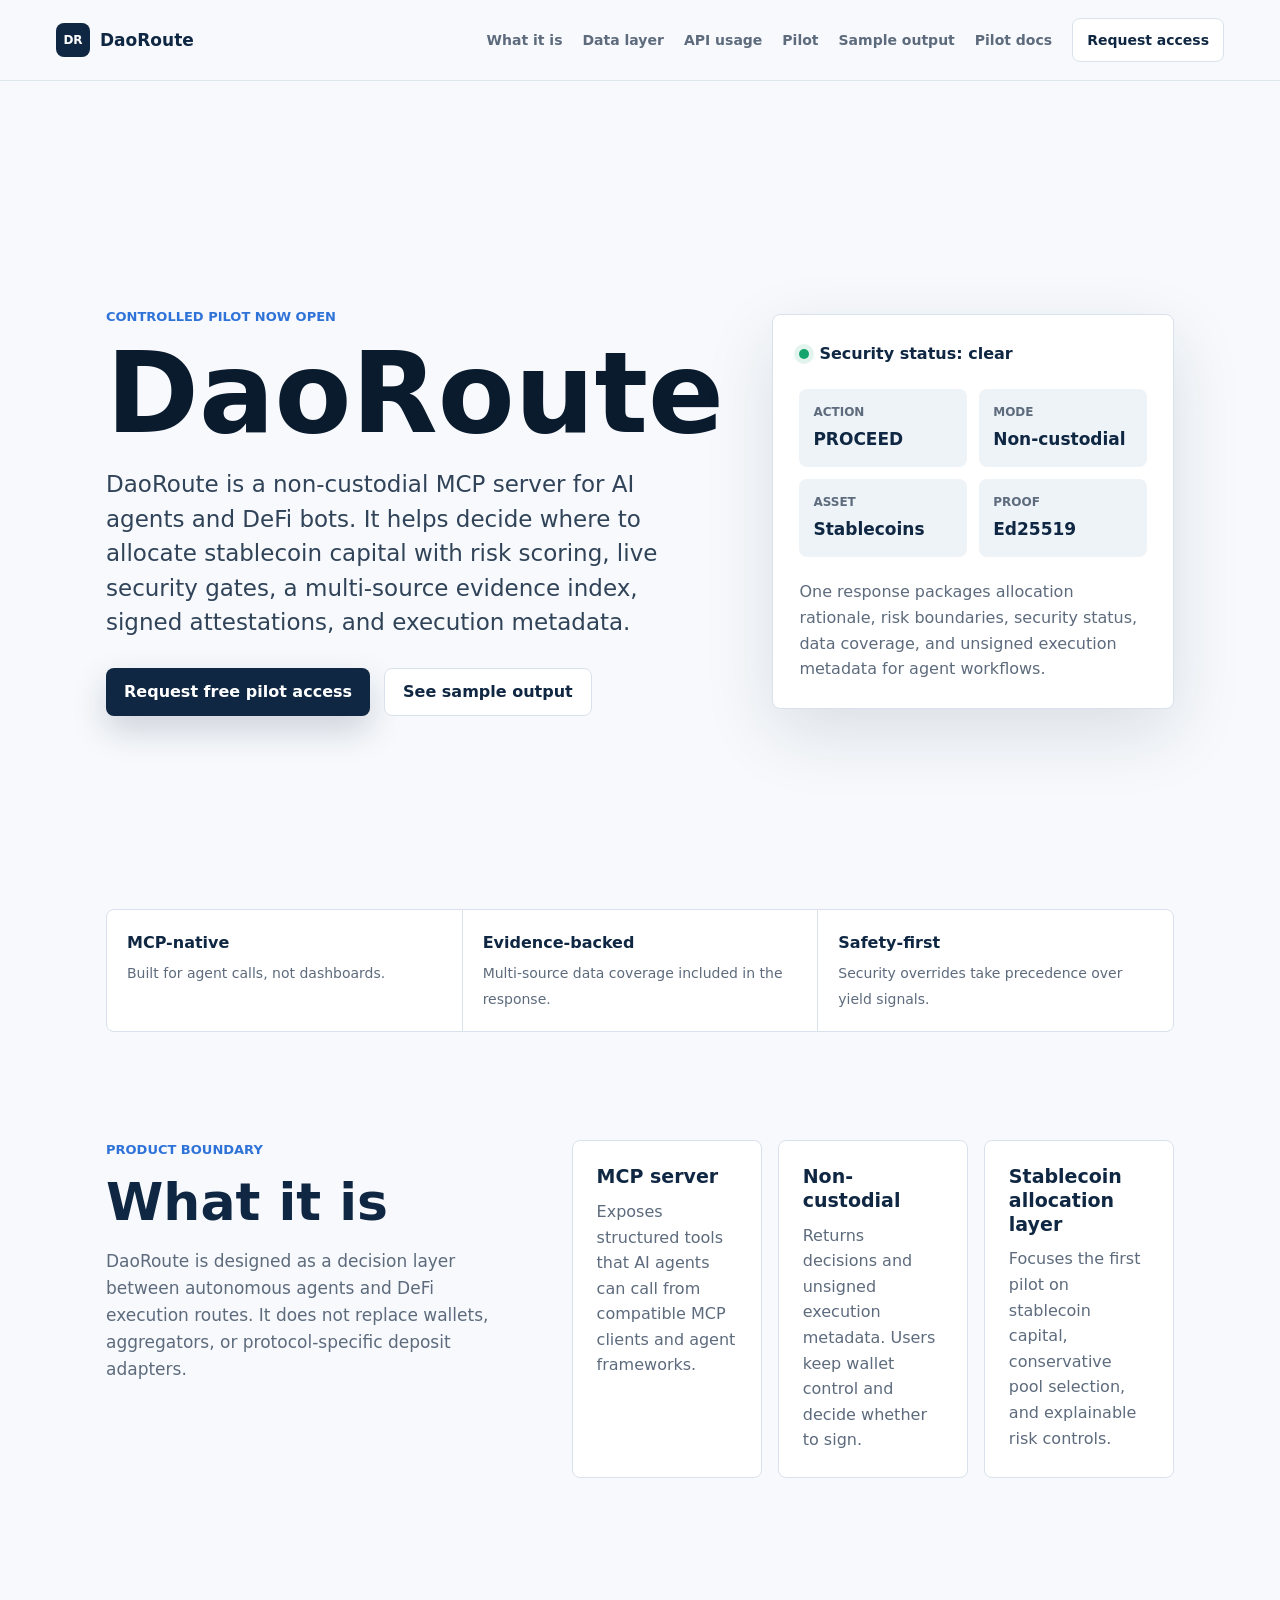
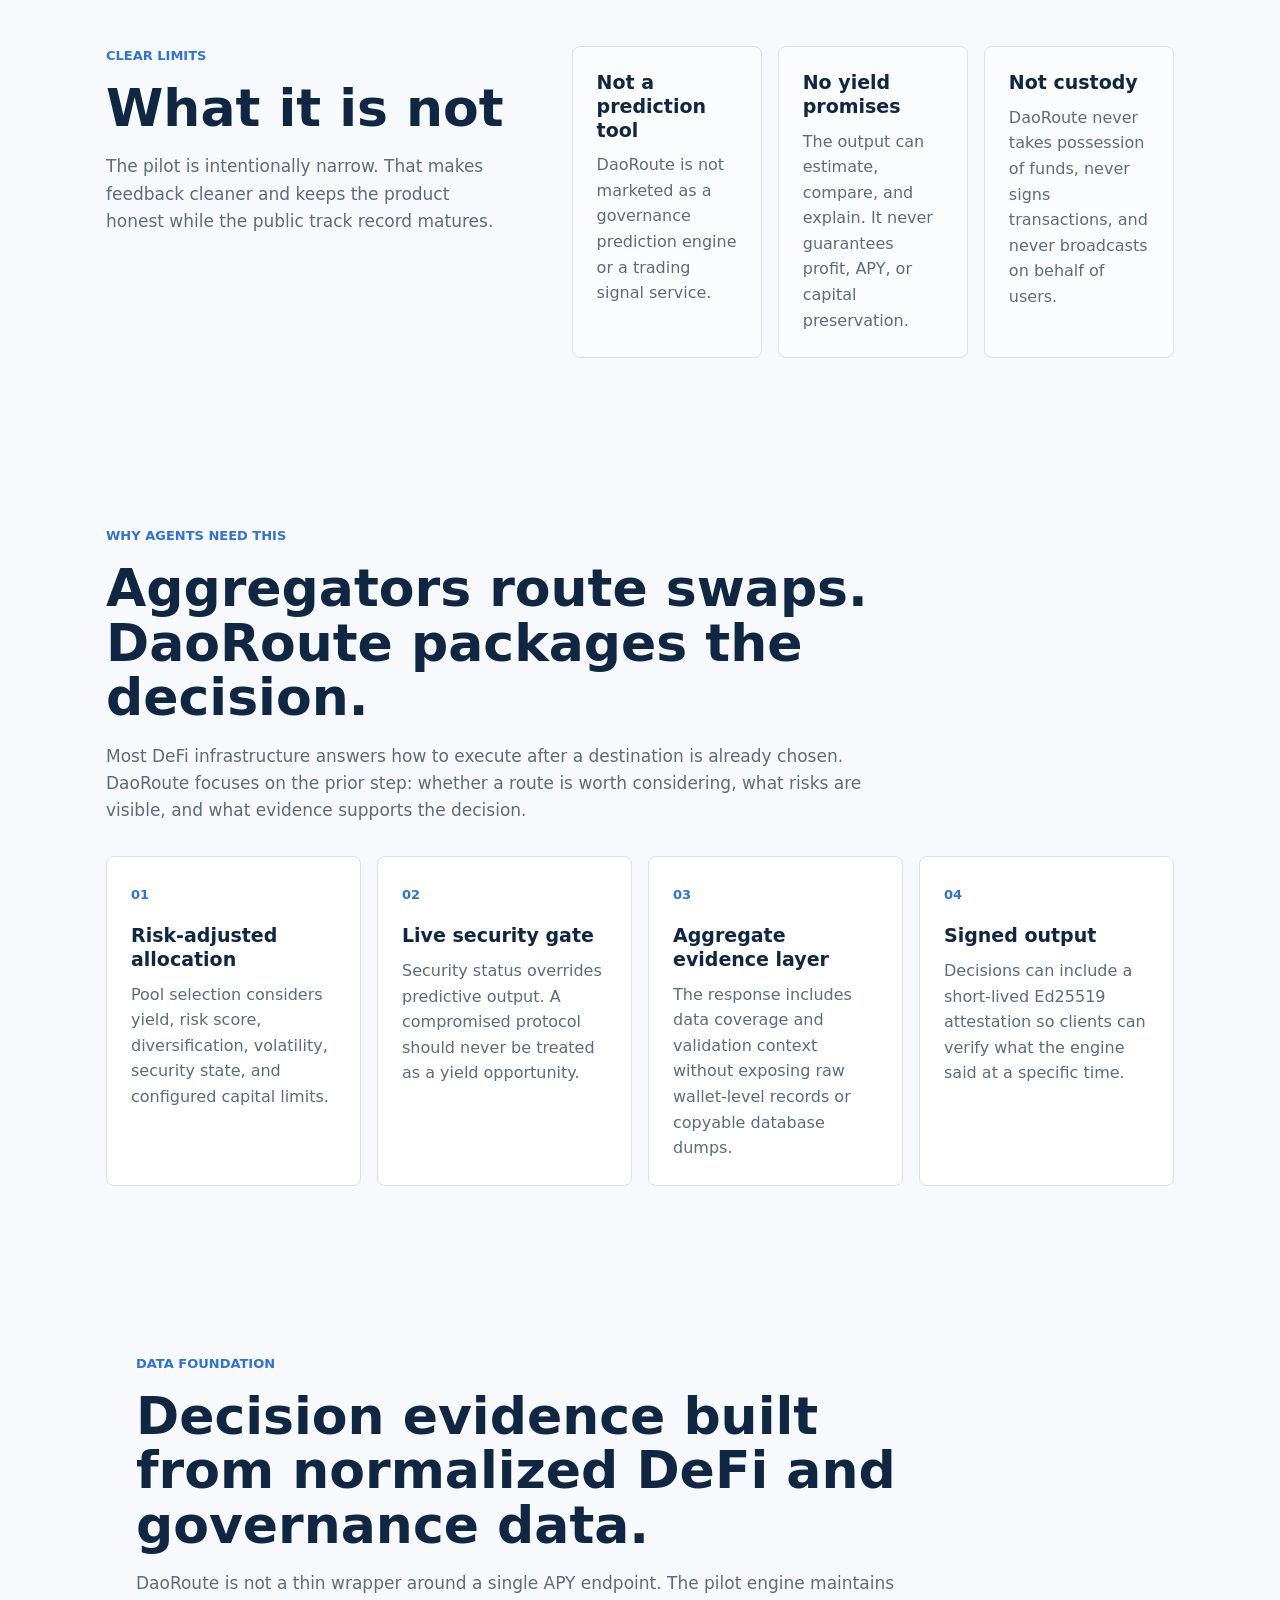
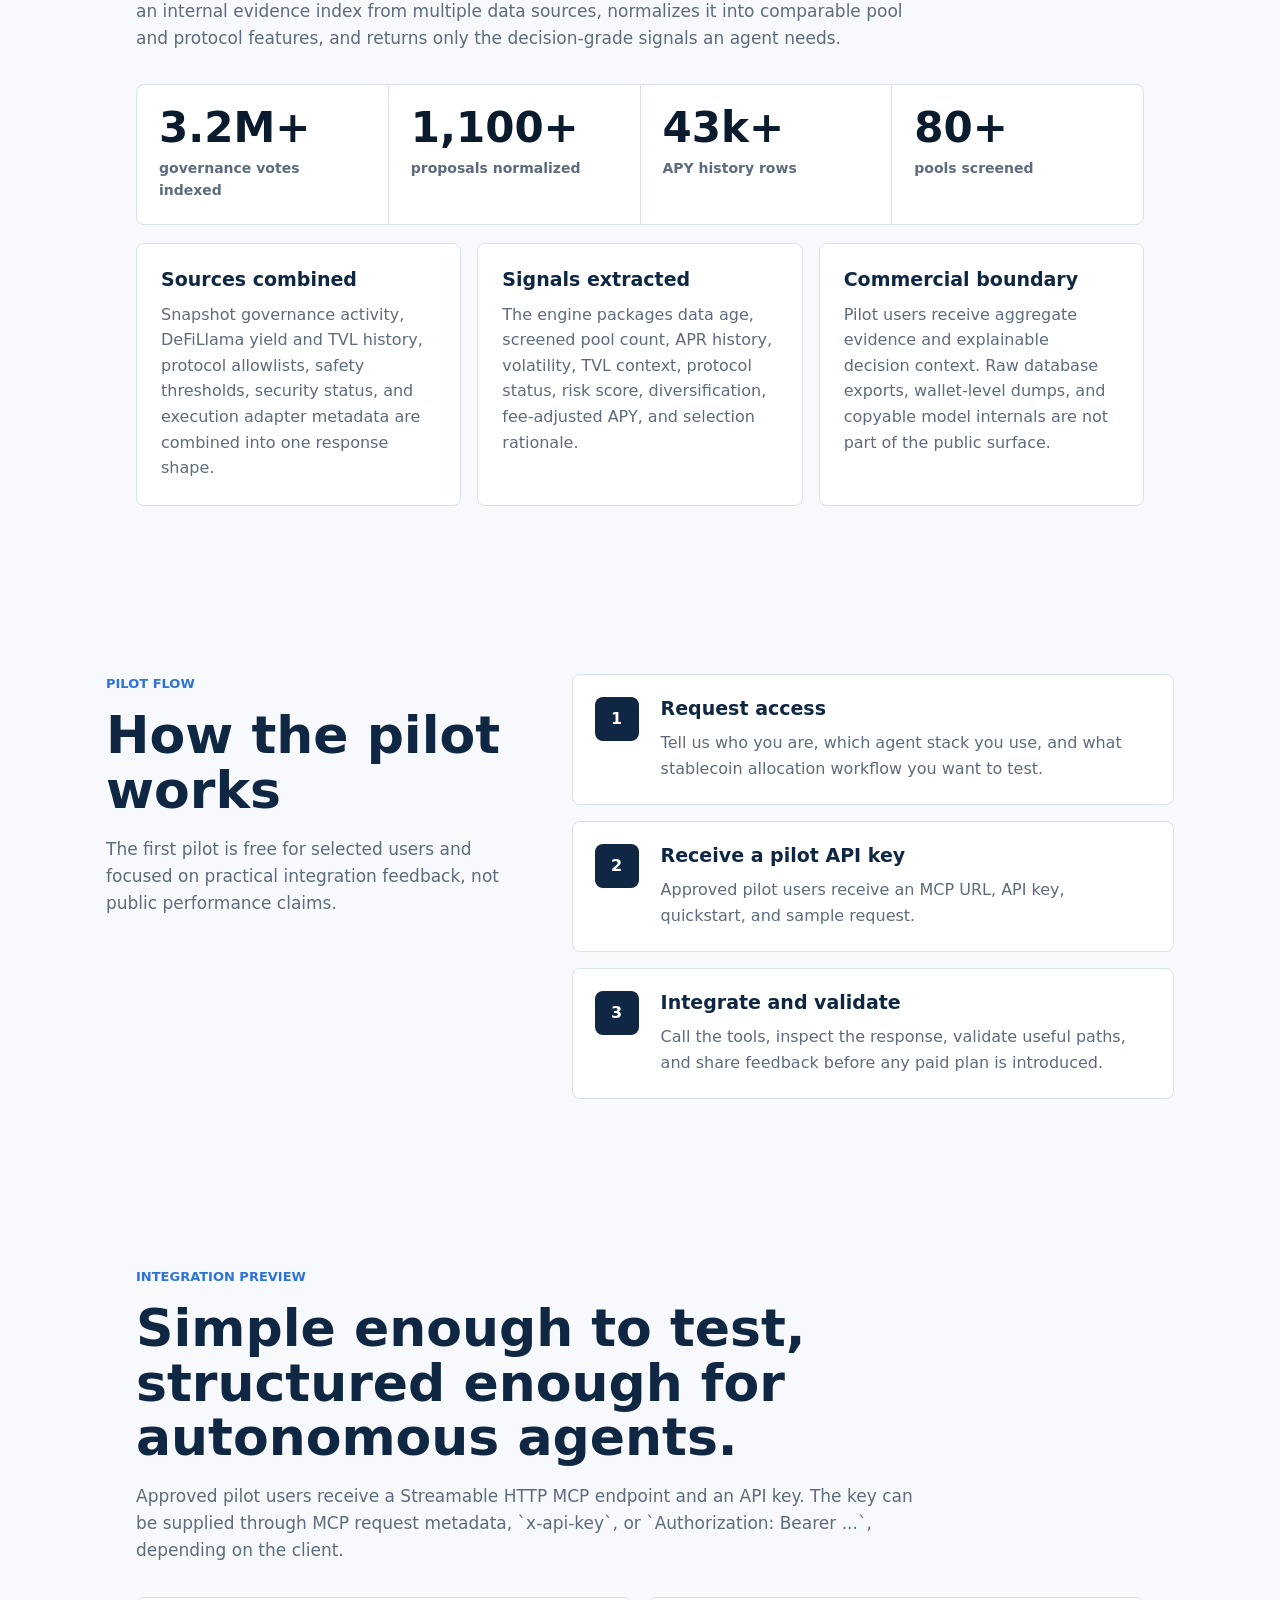
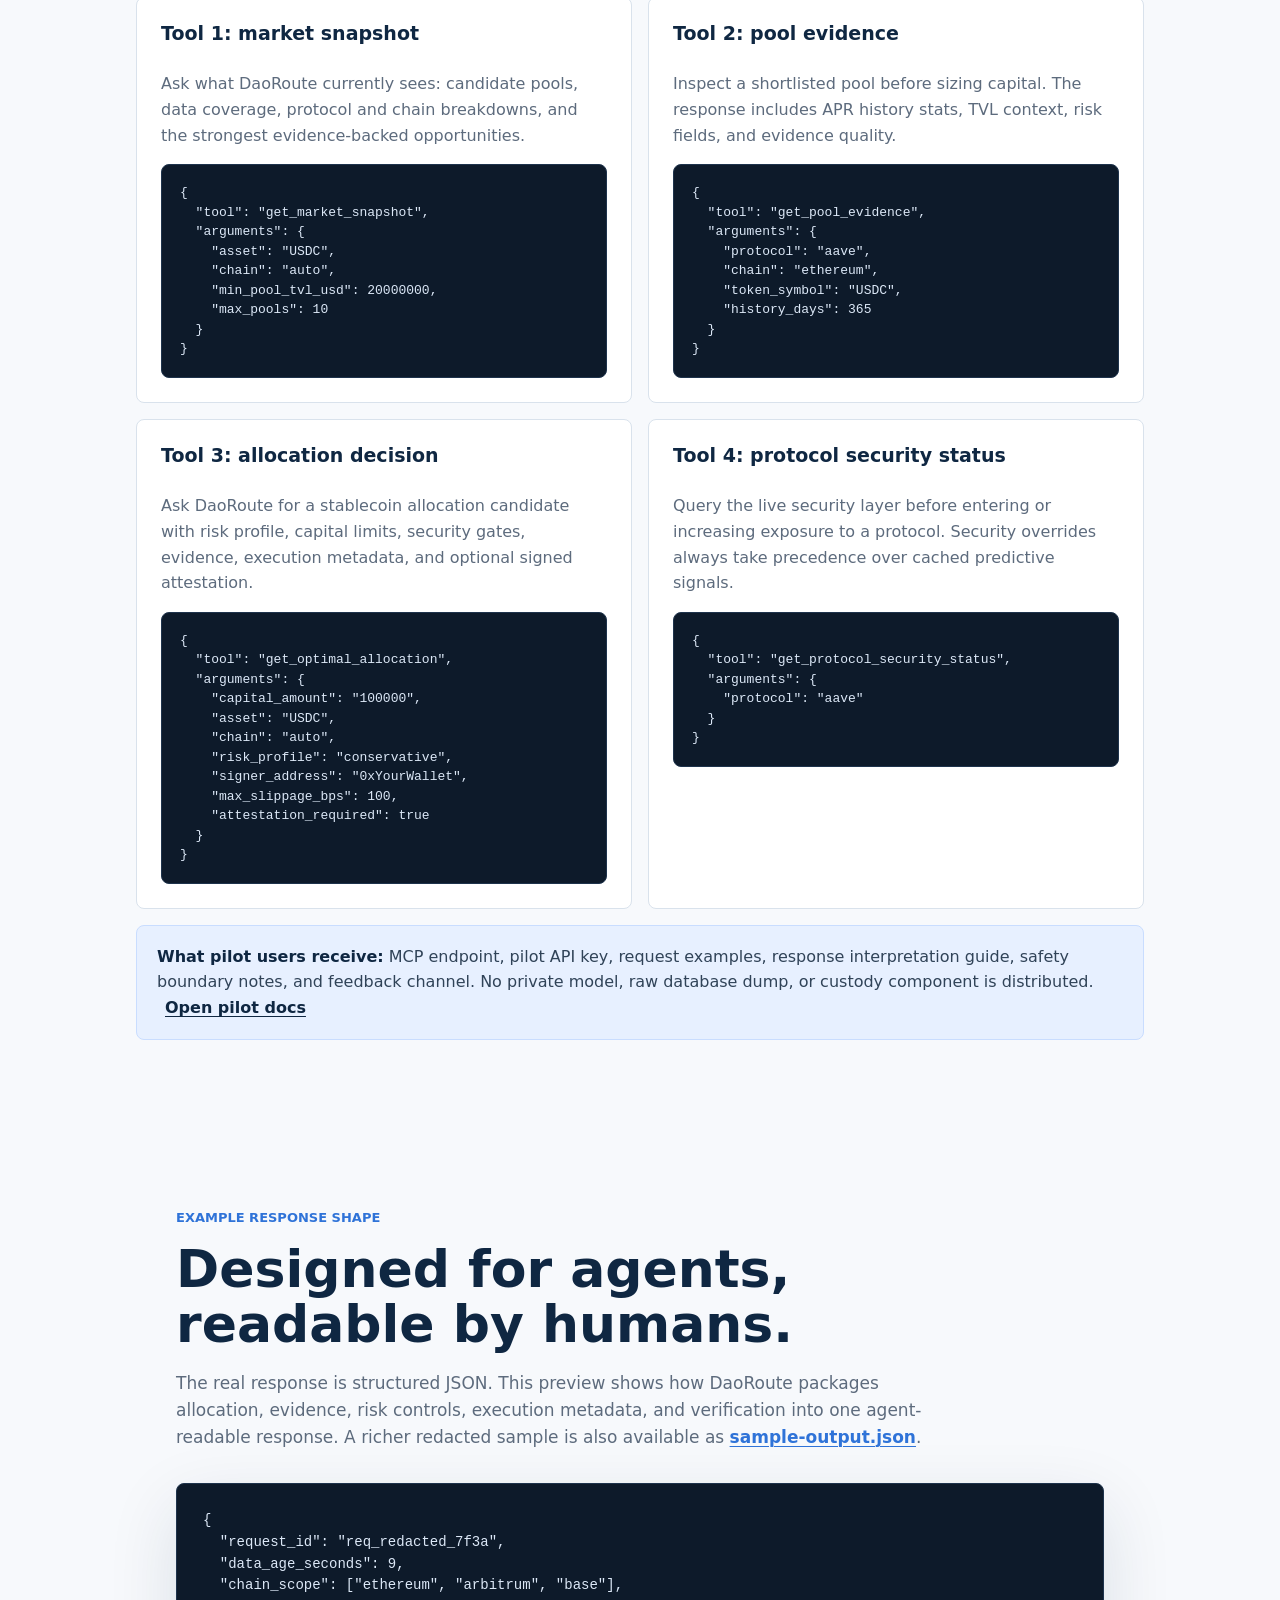
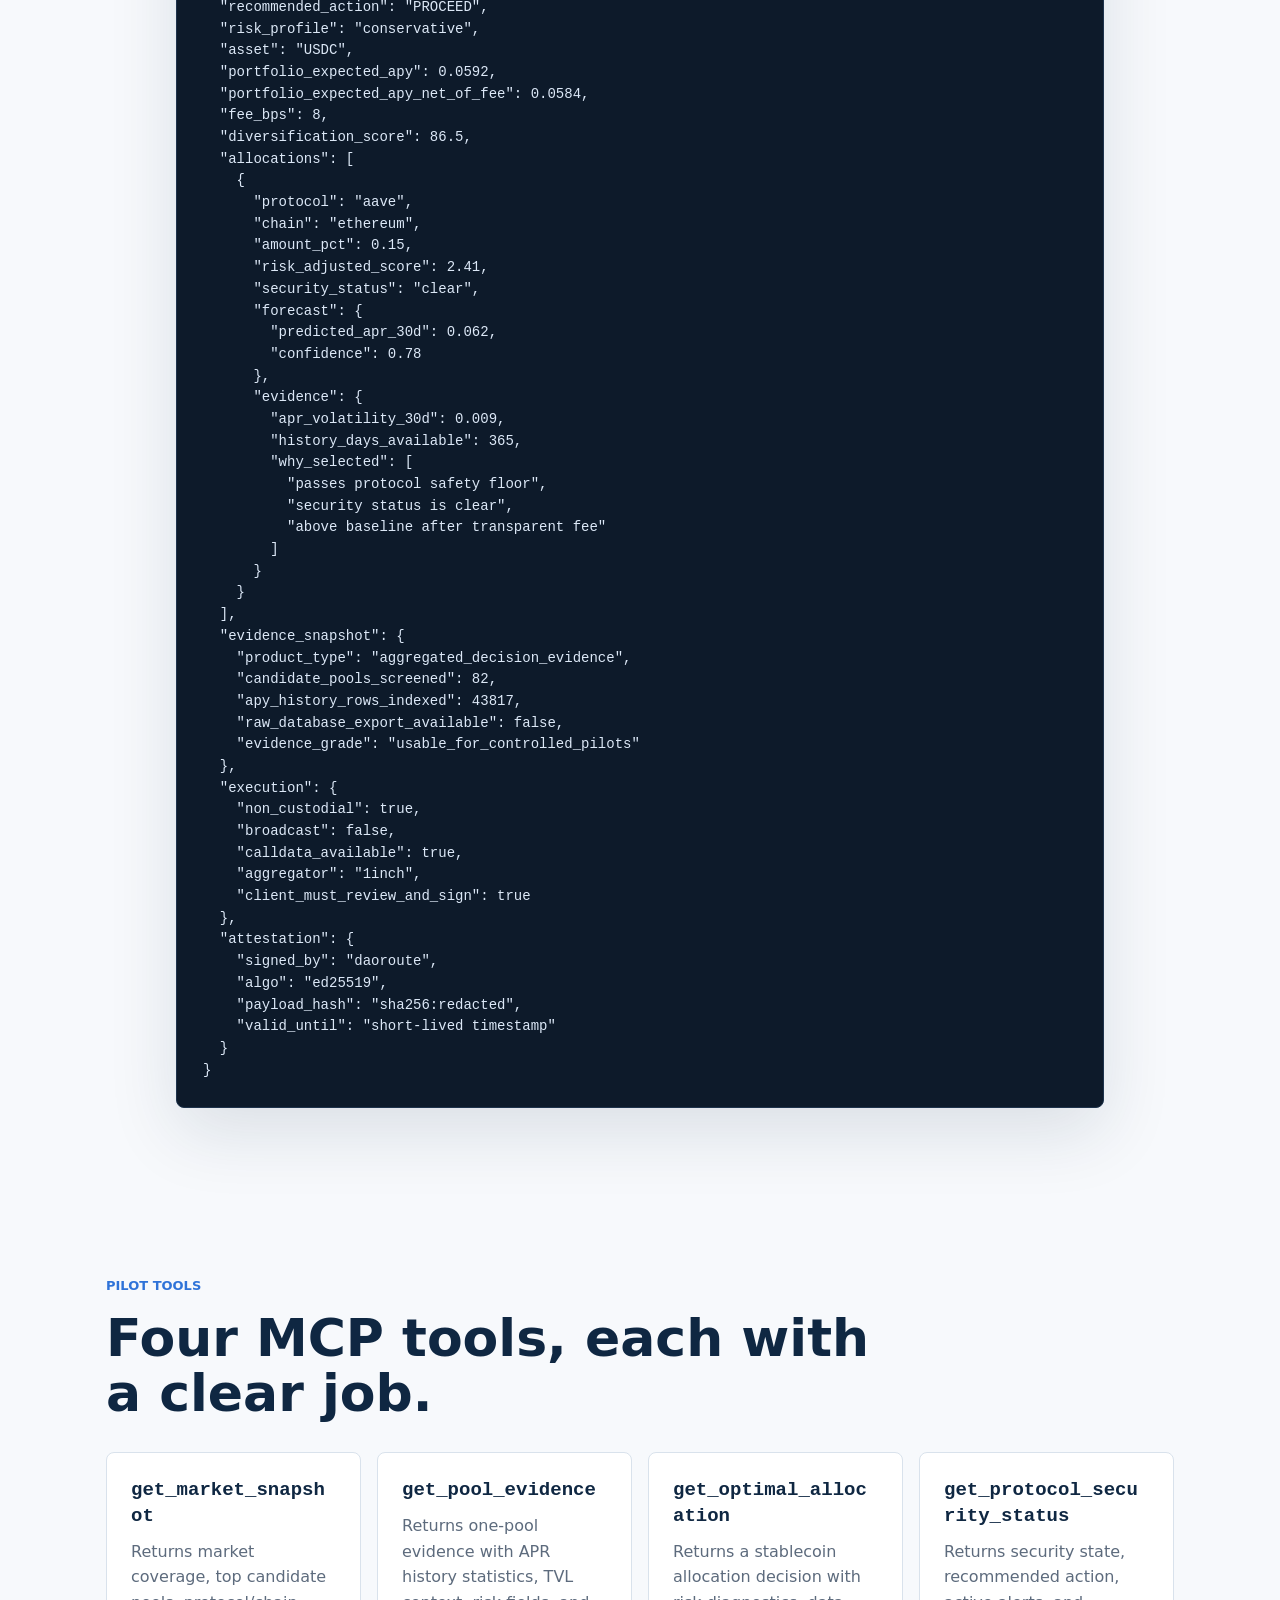
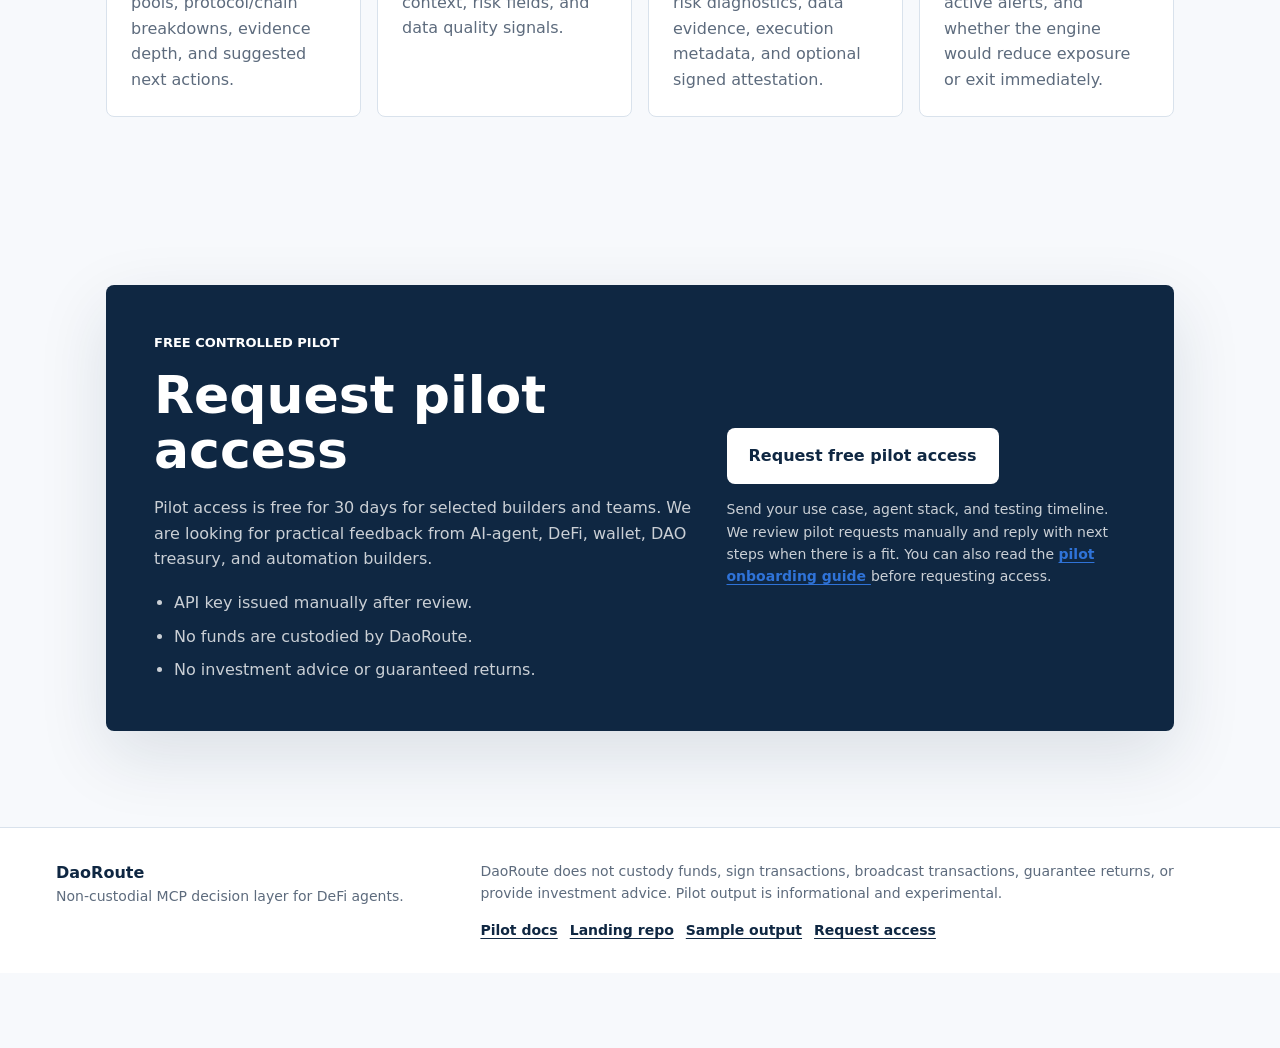
==== index.html @ 1ea452ee "docs: link pilot onboarding from landing" ====
<!doctype html>
<html lang="en">
  <head>
    <meta charset="utf-8" />
    <meta name="viewport" content="width=device-width, initial-scale=1" />
    <title>DaoRoute | Non-custodial MCP decision layer for DeFi agents</title>
    <meta
      name="description"
      content="DaoRoute is a non-custodial MCP server for AI agents and DeFi bots. Controlled pilot for stablecoin allocation decisions backed by a multi-source data index, risk scoring, security gates, signed attestations, and execution metadata."
    />
    <meta name="robots" content="index,follow" />
    <meta property="og:title" content="DaoRoute" />
    <meta
      property="og:description"
      content="A non-custodial MCP decision layer with multi-source data evidence for AI agents allocating stablecoin capital in DeFi."
    />
    <meta property="og:type" content="website" />
    <meta
      property="og:url"
      content="https://daltieri86.github.io/DAORoute-landing/"
    />
    <meta
      property="og:image"
      content="https://daltieri86.github.io/DAORoute-landing/og-image.svg"
    />
    <meta property="og:image:type" content="image/svg+xml" />
    <meta property="og:image:width" content="1200" />
    <meta property="og:image:height" content="630" />
    <meta name="twitter:card" content="summary_large_image" />
    <meta
      name="twitter:image"
      content="https://daltieri86.github.io/DAORoute-landing/og-image.svg"
    />
    <meta name="theme-color" content="#0f2742" />
    <link rel="stylesheet" href="styles.css" />
  </head>
  <body>
    <header class="site-header">
      <a class="brand" href="#top" aria-label="DaoRoute home">
        <span class="brand-mark" aria-hidden="true">DR</span>
        <span>DaoRoute</span>
      </a>
      <nav class="nav" aria-label="Primary navigation">
        <a href="#what-it-is">What it is</a>
        <a href="#data-layer">Data layer</a>
        <a href="#api-usage">API usage</a>
        <a href="#pilot">Pilot</a>
        <a href="#sample-output">Sample output</a>
        <a href="https://github.com/DAltieri86/DAORoute-mcp">Pilot docs</a>
        <a class="nav-cta" href="#request-access">Request access</a>
      </nav>
    </header>

    <main id="top">
      <section class="hero">
        <div class="hero-content">
          <p class="eyebrow">Controlled pilot now open</p>
          <h1>DaoRoute</h1>
          <p class="hero-subtitle">
            DaoRoute is a non-custodial MCP server for AI agents and DeFi bots.
            It helps decide where to allocate stablecoin capital with risk
            scoring, live security gates, a multi-source evidence index, signed
            attestations, and execution metadata.
          </p>
          <div class="hero-actions" aria-label="Primary actions">
            <a class="button button-primary" href="#request-access">
              Request free pilot access
            </a>
            <a class="button button-secondary" href="#sample-output">
              See sample output
            </a>
          </div>
        </div>

        <aside class="decision-card" aria-label="DaoRoute decision preview">
          <div class="status-row">
            <span class="status-dot" aria-hidden="true"></span>
            <span>Security status: clear</span>
          </div>
          <dl class="metrics-grid">
            <div>
              <dt>Action</dt>
              <dd>PROCEED</dd>
            </div>
            <div>
              <dt>Mode</dt>
              <dd>Non-custodial</dd>
            </div>
            <div>
              <dt>Asset</dt>
              <dd>Stablecoins</dd>
            </div>
            <div>
              <dt>Proof</dt>
              <dd>Ed25519</dd>
            </div>
          </dl>
          <p>
            One response packages allocation rationale, risk boundaries,
            security status, data coverage, and unsigned execution metadata for
            agent workflows.
          </p>
        </aside>
      </section>

      <section class="section section-tight" aria-labelledby="trust-title">
        <div class="trust-bar">
          <div>
            <strong>MCP-native</strong>
            <span>Built for agent calls, not dashboards.</span>
          </div>
          <div>
            <strong>Evidence-backed</strong>
            <span>Multi-source data coverage included in the response.</span>
          </div>
          <div>
            <strong>Safety-first</strong>
            <span>Security overrides take precedence over yield signals.</span>
          </div>
        </div>
      </section>

      <section id="what-it-is" class="section split">
        <div>
          <p class="eyebrow">Product boundary</p>
          <h2>What it is</h2>
          <p>
            DaoRoute is designed as a decision layer between autonomous agents
            and DeFi execution routes. It does not replace wallets,
            aggregators, or protocol-specific deposit adapters.
          </p>
        </div>
        <div class="cards three">
          <article class="card">
            <h3>MCP server</h3>
            <p>
              Exposes structured tools that AI agents can call from compatible
              MCP clients and agent frameworks.
            </p>
          </article>
          <article class="card">
            <h3>Non-custodial</h3>
            <p>
              Returns decisions and unsigned execution metadata. Users keep
              wallet control and decide whether to sign.
            </p>
          </article>
          <article class="card">
            <h3>Stablecoin allocation layer</h3>
            <p>
              Focuses the first pilot on stablecoin capital, conservative pool
              selection, and explainable risk controls.
            </p>
          </article>
        </div>
      </section>

      <section class="section split reverse" aria-labelledby="not-title">
        <div>
          <p class="eyebrow">Clear limits</p>
          <h2 id="not-title">What it is not</h2>
          <p>
            The pilot is intentionally narrow. That makes feedback cleaner and
            keeps the product honest while the public track record matures.
          </p>
        </div>
        <div class="cards three">
          <article class="card card-muted">
            <h3>Not a prediction tool</h3>
            <p>
              DaoRoute is not marketed as a governance prediction engine or a
              trading signal service.
            </p>
          </article>
          <article class="card card-muted">
            <h3>No yield promises</h3>
            <p>
              The output can estimate, compare, and explain. It never guarantees
              profit, APY, or capital preservation.
            </p>
          </article>
          <article class="card card-muted">
            <h3>Not custody</h3>
            <p>
              DaoRoute never takes possession of funds, never signs
              transactions, and never broadcasts on behalf of users.
            </p>
          </article>
        </div>
      </section>

      <section class="section" aria-labelledby="why-title">
        <div class="section-heading">
          <p class="eyebrow">Why agents need this</p>
          <h2 id="why-title">Aggregators route swaps. DaoRoute packages the decision.</h2>
          <p>
            Most DeFi infrastructure answers how to execute after a destination
            is already chosen. DaoRoute focuses on the prior step: whether a
            route is worth considering, what risks are visible, and what
            evidence supports the decision.
          </p>
        </div>
        <div class="feature-grid">
          <div class="feature">
            <span class="feature-number">01</span>
            <h3>Risk-adjusted allocation</h3>
            <p>
              Pool selection considers yield, risk score, diversification,
              volatility, security state, and configured capital limits.
            </p>
          </div>
          <div class="feature">
            <span class="feature-number">02</span>
            <h3>Live security gate</h3>
            <p>
              Security status overrides predictive output. A compromised
              protocol should never be treated as a yield opportunity.
            </p>
          </div>
          <div class="feature">
            <span class="feature-number">03</span>
            <h3>Aggregate evidence layer</h3>
            <p>
              The response includes data coverage and validation context without
              exposing raw wallet-level records or copyable database dumps.
            </p>
          </div>
          <div class="feature">
            <span class="feature-number">04</span>
            <h3>Signed output</h3>
            <p>
              Decisions can include a short-lived Ed25519 attestation so clients
              can verify what the engine said at a specific time.
            </p>
          </div>
        </div>
      </section>

      <section id="data-layer" class="section data-section">
        <div class="section-heading">
          <p class="eyebrow">Data foundation</p>
          <h2>Decision evidence built from normalized DeFi and governance data.</h2>
          <p>
            DaoRoute is not a thin wrapper around a single APY endpoint. The
            pilot engine maintains an internal evidence index from multiple data
            sources, normalizes it into comparable pool and protocol features,
            and returns only the decision-grade signals an agent needs.
          </p>
        </div>

        <div class="data-metrics" aria-label="Pilot data index snapshot">
          <div>
            <span>3.2M+</span>
            <p>governance votes indexed</p>
          </div>
          <div>
            <span>1,100+</span>
            <p>proposals normalized</p>
          </div>
          <div>
            <span>43k+</span>
            <p>APY history rows</p>
          </div>
          <div>
            <span>80+</span>
            <p>pools screened</p>
          </div>
        </div>

        <div class="data-grid">
          <article class="data-panel">
            <h3>Sources combined</h3>
            <p>
              Snapshot governance activity, DeFiLlama yield and TVL history,
              protocol allowlists, safety thresholds, security status, and
              execution adapter metadata are combined into one response shape.
            </p>
          </article>
          <article class="data-panel">
            <h3>Signals extracted</h3>
            <p>
              The engine packages data age, screened pool count, APR history,
              volatility, TVL context, protocol status, risk score,
              diversification, fee-adjusted APY, and selection rationale.
            </p>
          </article>
          <article class="data-panel">
            <h3>Commercial boundary</h3>
            <p>
              Pilot users receive aggregate evidence and explainable decision
              context. Raw database exports, wallet-level dumps, and copyable
              model internals are not part of the public surface.
            </p>
          </article>
        </div>
      </section>

      <section id="pilot" class="section split">
        <div>
          <p class="eyebrow">Pilot flow</p>
          <h2>How the pilot works</h2>
          <p>
            The first pilot is free for selected users and focused on practical
            integration feedback, not public performance claims.
          </p>
        </div>
        <ol class="steps">
          <li>
            <span>1</span>
            <div>
              <h3>Request access</h3>
              <p>
                Tell us who you are, which agent stack you use, and what
                stablecoin allocation workflow you want to test.
              </p>
            </div>
          </li>
          <li>
            <span>2</span>
            <div>
              <h3>Receive a pilot API key</h3>
              <p>
                Approved pilot users receive an MCP URL, API key, quickstart,
                and sample request.
              </p>
            </div>
          </li>
          <li>
            <span>3</span>
            <div>
              <h3>Integrate and validate</h3>
              <p>
                Call the tools, inspect the response, validate useful paths, and
                share feedback before any paid plan is introduced.
              </p>
            </div>
          </li>
        </ol>
      </section>

      <section id="api-usage" class="section integration-section">
        <div class="section-heading">
          <p class="eyebrow">Integration preview</p>
          <h2>Simple enough to test, structured enough for autonomous agents.</h2>
          <p>
            Approved pilot users receive a Streamable HTTP MCP endpoint and an
            API key. The key can be supplied through MCP request metadata,
            `x-api-key`, or `Authorization: Bearer ...`, depending on the
            client.
          </p>
        </div>

        <div class="integration-grid">
          <article class="integration-panel">
            <h3>Tool 1: market snapshot</h3>
            <p>
              Ask what DaoRoute currently sees: candidate pools, data coverage,
              protocol and chain breakdowns, and the strongest evidence-backed
              opportunities.
            </p>
            <pre class="mini-code" aria-label="get_market_snapshot example"><code>{
  "tool": "get_market_snapshot",
  "arguments": {
    "asset": "USDC",
    "chain": "auto",
    "min_pool_tvl_usd": 20000000,
    "max_pools": 10
  }
}</code></pre>
          </article>

          <article class="integration-panel">
            <h3>Tool 2: pool evidence</h3>
            <p>
              Inspect a shortlisted pool before sizing capital. The response
              includes APR history stats, TVL context, risk fields, and evidence
              quality.
            </p>
            <pre class="mini-code" aria-label="get_pool_evidence example"><code>{
  "tool": "get_pool_evidence",
  "arguments": {
    "protocol": "aave",
    "chain": "ethereum",
    "token_symbol": "USDC",
    "history_days": 365
  }
}</code></pre>
          </article>

          <article class="integration-panel">
            <h3>Tool 3: allocation decision</h3>
            <p>
              Ask DaoRoute for a stablecoin allocation candidate with risk
              profile, capital limits, security gates, evidence, execution
              metadata, and optional signed attestation.
            </p>
            <pre class="mini-code" aria-label="get_optimal_allocation example"><code>{
  "tool": "get_optimal_allocation",
  "arguments": {
    "capital_amount": "100000",
    "asset": "USDC",
    "chain": "auto",
    "risk_profile": "conservative",
    "signer_address": "0xYourWallet",
    "max_slippage_bps": 100,
    "attestation_required": true
  }
}</code></pre>
          </article>

          <article class="integration-panel">
            <h3>Tool 4: protocol security status</h3>
            <p>
              Query the live security layer before entering or increasing
              exposure to a protocol. Security overrides always take precedence
              over cached predictive signals.
            </p>
            <pre class="mini-code" aria-label="get_protocol_security_status example"><code>{
  "tool": "get_protocol_security_status",
  "arguments": {
    "protocol": "aave"
  }
}</code></pre>
          </article>
        </div>

        <div class="api-note">
          <strong>What pilot users receive:</strong>
          MCP endpoint, pilot API key, request examples, response interpretation
          guide, safety boundary notes, and feedback channel. No private model,
          raw database dump, or custody component is distributed.
          <a
            class="api-note-link"
            href="https://github.com/DAltieri86/DAORoute-mcp"
          >
            Open pilot docs
          </a>
        </div>
      </section>

      <section id="sample-output" class="section sample-section">
        <div class="section-heading">
          <p class="eyebrow">Example response shape</p>
          <h2>Designed for agents, readable by humans.</h2>
          <p>
            The real response is structured JSON. This preview shows how
            DaoRoute packages allocation, evidence, risk controls, execution
            metadata, and verification into one agent-readable response. A
            richer redacted sample is also available as
            <a class="inline-link" href="sample-output.json">sample-output.json</a>.
          </p>
        </div>
        <pre class="code-block" aria-label="Sample DaoRoute MCP output"><code>{
  "request_id": "req_redacted_7f3a",
  "data_age_seconds": 9,
  "chain_scope": ["ethereum", "arbitrum", "base"],
  "recommended_action": "PROCEED",
  "risk_profile": "conservative",
  "asset": "USDC",
  "portfolio_expected_apy": 0.0592,
  "portfolio_expected_apy_net_of_fee": 0.0584,
  "fee_bps": 8,
  "diversification_score": 86.5,
  "allocations": [
    {
      "protocol": "aave",
      "chain": "ethereum",
      "amount_pct": 0.15,
      "risk_adjusted_score": 2.41,
      "security_status": "clear",
      "forecast": {
        "predicted_apr_30d": 0.062,
        "confidence": 0.78
      },
      "evidence": {
        "apr_volatility_30d": 0.009,
        "history_days_available": 365,
        "why_selected": [
          "passes protocol safety floor",
          "security status is clear",
          "above baseline after transparent fee"
        ]
      }
    }
  ],
  "evidence_snapshot": {
    "product_type": "aggregated_decision_evidence",
    "candidate_pools_screened": 82,
    "apy_history_rows_indexed": 43817,
    "raw_database_export_available": false,
    "evidence_grade": "usable_for_controlled_pilots"
  },
  "execution": {
    "non_custodial": true,
    "broadcast": false,
    "calldata_available": true,
    "aggregator": "1inch",
    "client_must_review_and_sign": true
  },
  "attestation": {
    "signed_by": "daoroute",
    "algo": "ed25519",
    "payload_hash": "sha256:redacted",
    "valid_until": "short-lived timestamp"
  }
}</code></pre>
      </section>

      <section class="section" aria-labelledby="tools-title">
        <div class="section-heading">
          <p class="eyebrow">Pilot tools</p>
          <h2 id="tools-title">Four MCP tools, each with a clear job.</h2>
        </div>
        <div class="cards four">
          <article class="card">
            <h3><code>get_market_snapshot</code></h3>
            <p>
              Returns market coverage, top candidate pools, protocol/chain
              breakdowns, evidence depth, and suggested next actions.
            </p>
          </article>
          <article class="card">
            <h3><code>get_pool_evidence</code></h3>
            <p>
              Returns one-pool evidence with APR history statistics, TVL
              context, risk fields, and data quality signals.
            </p>
          </article>
          <article class="card">
            <h3><code>get_optimal_allocation</code></h3>
            <p>
              Returns a stablecoin allocation decision with risk diagnostics,
              data evidence, execution metadata, and optional signed attestation.
            </p>
          </article>
          <article class="card">
            <h3><code>get_protocol_security_status</code></h3>
            <p>
              Returns security state, recommended action, active alerts, and
              whether the engine would reduce exposure or exit immediately.
            </p>
          </article>
        </div>
      </section>

      <section id="request-access" class="section request-section">
        <div class="request-panel">
          <div>
            <p class="eyebrow">Free controlled pilot</p>
            <h2>Request pilot access</h2>
            <p>
              Pilot access is free for 30 days for selected builders and teams.
              We are looking for practical feedback from AI-agent, DeFi, wallet,
              DAO treasury, and automation builders.
            </p>
            <ul class="check-list">
              <li>API key issued manually after review.</li>
              <li>No funds are custodied by DaoRoute.</li>
              <li>No investment advice or guaranteed returns.</li>
            </ul>
          </div>
          <div class="request-actions">
            <a
              class="button button-primary"
              href="mailto:softwaretamrsv@gmail.com?subject=DaoRoute%20Pilot%20Access%20Request&body=Hi%20DaoRoute%20team%2C%0A%0AI%20would%20like%20to%20request%20pilot%20access%20to%20DaoRoute.%0A%0AName%3A%0ACompany%20or%20project%3A%0AUse%20case%3A%0AMCP%20client%20or%20agent%20framework%3A%0AExpected%20testing%20timeline%3A%0A%0AI%20understand%20DaoRoute%20is%20non-custodial%2C%20does%20not%20guarantee%20returns%2C%20and%20does%20not%20provide%20investment%20advice.%0A"
            >
              Request free pilot access
            </a>
            <p>
              Send your use case, agent stack, and testing timeline. We review
              pilot requests manually and reply with next steps when there is a
              fit. You can also read the
              <a
                class="inline-link"
                href="https://github.com/DAltieri86/DAORoute-mcp/blob/main/docs/PILOT_ONBOARDING.md"
              >
                pilot onboarding guide
              </a>
              before requesting access.
            </p>
          </div>
        </div>
      </section>
    </main>

    <footer class="site-footer">
      <div>
        <strong>DaoRoute</strong>
        <p>Non-custodial MCP decision layer for DeFi agents.</p>
      </div>
      <div class="footer-disclaimer">
        <p>
          DaoRoute does not custody funds, sign transactions, broadcast
          transactions, guarantee returns, or provide investment advice. Pilot
          output is informational and experimental.
        </p>
        <nav class="footer-links" aria-label="Footer links">
          <a href="https://github.com/DAltieri86/DAORoute-mcp">Pilot docs</a>
          <a href="https://github.com/DAltieri86/DAORoute-landing">Landing repo</a>
          <a href="sample-output.json">Sample output</a>
          <a href="mailto:softwaretamrsv@gmail.com?subject=DaoRoute%20Pilot%20Access%20Request">
            Request access
          </a>
        </nav>
      </div>
    </footer>
  </body>
</html>
---- styles.css ----
:root {
  --bg: #f7f9fc;
  --surface: #ffffff;
  --surface-muted: #eef3f8;
  --ink: #102033;
  --muted: #5d6b7d;
  --line: #d9e2ec;
  --primary: #0f2742;
  --primary-strong: #0b1b2e;
  --accent: #2f73d8;
  --accent-soft: #e7f0ff;
  --success: #14a46c;
  --shadow: 0 24px 70px rgba(15, 39, 66, 0.12);
  --radius: 8px;
  --max-width: 1180px;
}

* {
  box-sizing: border-box;
}

html {
  scroll-behavior: smooth;
}

body {
  margin: 0;
  background: var(--bg);
  color: var(--ink);
  font-family:
    Inter, ui-sans-serif, system-ui, -apple-system, BlinkMacSystemFont, "Segoe UI",
    sans-serif;
  line-height: 1.6;
}

a {
  color: inherit;
  text-decoration: none;
}

.inline-link {
  color: var(--accent);
  font-weight: 720;
  text-decoration: underline;
  text-decoration-thickness: 1px;
  text-underline-offset: 3px;
}

code {
  font-family:
    "SFMono-Regular", Consolas, "Liberation Mono", Menlo, monospace;
}

.site-header {
  position: sticky;
  top: 0;
  z-index: 10;
  display: flex;
  align-items: center;
  justify-content: space-between;
  gap: 24px;
  width: 100%;
  padding: 18px clamp(20px, 5vw, 56px);
  background: rgba(247, 249, 252, 0.92);
  border-bottom: 1px solid rgba(217, 226, 236, 0.85);
  backdrop-filter: blur(14px);
}

.brand {
  display: inline-flex;
  align-items: center;
  gap: 10px;
  color: var(--primary);
  font-size: 17px;
  font-weight: 760;
}

.brand-mark {
  display: grid;
  width: 34px;
  height: 34px;
  place-items: center;
  color: #ffffff;
  background: var(--primary);
  border-radius: 8px;
  font-size: 12px;
  letter-spacing: 0;
}

.nav {
  display: flex;
  align-items: center;
  gap: 20px;
  color: var(--muted);
  font-size: 14px;
  font-weight: 620;
}

.nav a:hover {
  color: var(--primary);
}

.nav-cta {
  padding: 10px 14px;
  color: var(--primary) !important;
  background: var(--surface);
  border: 1px solid var(--line);
  border-radius: var(--radius);
}

.hero {
  display: grid;
  grid-template-columns: minmax(0, 1.2fr) minmax(320px, 0.8fr);
  gap: clamp(28px, 5vw, 70px);
  align-items: center;
  max-width: var(--max-width);
  min-height: calc(100vh - 72px);
  margin: 0 auto;
  padding: clamp(54px, 9vw, 104px) clamp(20px, 5vw, 56px) 72px;
}

.hero-content {
  max-width: 760px;
}

.eyebrow {
  margin: 0 0 14px;
  color: var(--accent);
  font-size: 13px;
  font-weight: 760;
  letter-spacing: 0;
  text-transform: uppercase;
}

h1,
h2,
h3,
p {
  margin-top: 0;
}

h1 {
  margin-bottom: 22px;
  color: var(--primary-strong);
  font-size: clamp(54px, 9vw, 112px);
  line-height: 0.92;
  letter-spacing: 0;
}

h2 {
  margin-bottom: 18px;
  color: var(--primary);
  font-size: clamp(30px, 5vw, 52px);
  line-height: 1.05;
  letter-spacing: 0;
}

h3 {
  margin-bottom: 10px;
  color: var(--primary);
  font-size: 19px;
  line-height: 1.25;
}

.hero-subtitle {
  max-width: 720px;
  margin-bottom: 28px;
  color: #304358;
  font-size: clamp(18px, 2.3vw, 23px);
  line-height: 1.5;
}

.hero-actions,
.request-actions {
  display: flex;
  flex-wrap: wrap;
  gap: 14px;
  align-items: center;
}

.button {
  display: inline-flex;
  align-items: center;
  justify-content: center;
  min-height: 48px;
  padding: 13px 18px;
  border-radius: var(--radius);
  font-weight: 760;
  line-height: 1.1;
}

.button-primary {
  color: #ffffff;
  background: var(--primary);
  box-shadow: 0 14px 34px rgba(15, 39, 66, 0.18);
}

.button-primary:hover {
  background: var(--primary-strong);
}

.button-secondary {
  color: var(--primary);
  background: var(--surface);
  border: 1px solid var(--line);
}

.button-secondary:hover {
  border-color: #b8c8da;
}

.microcopy {
  margin-top: 18px;
  color: var(--muted);
  font-size: 14px;
}

.decision-card {
  padding: 26px;
  background: var(--surface);
  border: 1px solid var(--line);
  border-radius: var(--radius);
  box-shadow: var(--shadow);
}

.decision-card p {
  margin-bottom: 0;
  color: var(--muted);
}

.status-row {
  display: flex;
  align-items: center;
  gap: 10px;
  margin-bottom: 22px;
  color: var(--primary);
  font-weight: 720;
}

.status-dot {
  width: 10px;
  height: 10px;
  background: var(--success);
  border-radius: 999px;
  box-shadow: 0 0 0 5px rgba(20, 164, 108, 0.12);
  animation: security-pulse 2.4s ease-out infinite;
}

.metrics-grid {
  display: grid;
  grid-template-columns: repeat(2, minmax(0, 1fr));
  gap: 12px;
  margin: 0 0 22px;
}

.metrics-grid div {
  padding: 14px;
  background: var(--surface-muted);
  border-radius: var(--radius);
}

.metrics-grid dt {
  color: var(--muted);
  font-size: 12px;
  font-weight: 700;
  text-transform: uppercase;
}

.metrics-grid dd {
  margin: 4px 0 0;
  color: var(--primary);
  font-size: 17px;
  font-weight: 780;
}

.section {
  max-width: var(--max-width);
  margin: 0 auto;
  padding: 84px clamp(20px, 5vw, 56px);
}

.section-tight {
  padding-top: 0;
  padding-bottom: 24px;
}

.split {
  display: grid;
  grid-template-columns: minmax(0, 0.8fr) minmax(0, 1.2fr);
  gap: clamp(28px, 5vw, 64px);
  align-items: start;
}

.split.reverse {
  grid-template-columns: minmax(0, 0.8fr) minmax(0, 1.2fr);
}

.split > div:first-child p:not(.eyebrow) {
  color: var(--muted);
  font-size: 17px;
}

.trust-bar {
  display: grid;
  grid-template-columns: repeat(3, minmax(0, 1fr));
  gap: 1px;
  overflow: hidden;
  background: var(--line);
  border: 1px solid var(--line);
  border-radius: var(--radius);
}

.trust-bar div {
  padding: 20px;
  background: var(--surface);
}

.trust-bar strong {
  display: block;
  margin-bottom: 4px;
  color: var(--primary);
}

.trust-bar span {
  color: var(--muted);
  font-size: 14px;
}

.cards {
  display: grid;
  gap: 16px;
}

.cards.three {
  grid-template-columns: repeat(3, minmax(0, 1fr));
}

.cards.two {
  grid-template-columns: repeat(2, minmax(0, 1fr));
}

.cards.four {
  grid-template-columns: repeat(4, minmax(0, 1fr));
}

.card {
  min-height: 190px;
  padding: 24px;
  background: var(--surface);
  border: 1px solid var(--line);
  border-radius: var(--radius);
}

.card h3 code {
  overflow-wrap: anywhere;
  white-space: normal;
  word-break: break-word;
}

.card p {
  margin-bottom: 0;
  color: var(--muted);
}

.card-muted {
  background: #fbfcfe;
}

.section-heading {
  max-width: 780px;
  margin-bottom: 32px;
}

.section-heading p:not(.eyebrow) {
  color: var(--muted);
  font-size: 17px;
}

.feature-grid {
  display: grid;
  grid-template-columns: repeat(4, minmax(0, 1fr));
  gap: 16px;
}

.feature {
  padding: 24px;
  background: var(--surface);
  border: 1px solid var(--line);
  border-radius: var(--radius);
}

.feature p {
  margin-bottom: 0;
  color: var(--muted);
}

.feature-number {
  display: inline-block;
  margin-bottom: 18px;
  color: var(--accent);
  font-size: 13px;
  font-weight: 800;
}

.data-section {
  max-width: 1120px;
}

.data-metrics {
  display: grid;
  grid-template-columns: repeat(4, minmax(0, 1fr));
  gap: 1px;
  overflow: hidden;
  margin-bottom: 18px;
  background: var(--line);
  border: 1px solid var(--line);
  border-radius: var(--radius);
}

.data-metrics div {
  min-height: 126px;
  padding: 22px;
  background: #ffffff;
}

.data-metrics span {
  display: block;
  margin-bottom: 8px;
  color: var(--primary-strong);
  font-size: clamp(28px, 4vw, 42px);
  font-weight: 820;
  line-height: 1;
}

.data-metrics p {
  margin-bottom: 0;
  color: var(--muted);
  font-size: 14px;
  font-weight: 680;
}

.data-grid {
  display: grid;
  grid-template-columns: repeat(3, minmax(0, 1fr));
  gap: 16px;
}

.data-panel {
  padding: 24px;
  background: var(--surface);
  border: 1px solid var(--line);
  border-radius: var(--radius);
}

.data-panel p {
  margin-bottom: 0;
  color: var(--muted);
}

.steps {
  display: grid;
  gap: 16px;
  margin: 0;
  padding: 0;
  list-style: none;
}

.steps li {
  display: grid;
  grid-template-columns: 48px minmax(0, 1fr);
  gap: 18px;
  padding: 22px;
  background: var(--surface);
  border: 1px solid var(--line);
  border-radius: var(--radius);
}

.steps span {
  display: grid;
  width: 44px;
  height: 44px;
  place-items: center;
  color: #ffffff;
  background: var(--primary);
  border-radius: 8px;
  font-weight: 800;
}

.steps p {
  margin-bottom: 0;
  color: var(--muted);
}

.integration-section {
  max-width: 1120px;
}

.integration-grid {
  display: grid;
  grid-template-columns: repeat(2, minmax(0, 1fr));
  gap: 16px;
}

.integration-panel {
  display: grid;
  gap: 16px;
  align-content: start;
  padding: 24px;
  background: var(--surface);
  border: 1px solid var(--line);
  border-radius: var(--radius);
}

.integration-panel p {
  margin-bottom: 0;
  color: var(--muted);
}

.mini-code {
  overflow-x: auto;
  margin: 0;
  padding: 18px;
  color: #dce8f7;
  background: #0d1a2a;
  border: 1px solid #1e334c;
  border-radius: var(--radius);
  font-size: 13px;
  line-height: 1.5;
}

.api-note {
  margin-top: 16px;
  padding: 18px 20px;
  color: #304358;
  background: var(--accent-soft);
  border: 1px solid #c9ddff;
  border-radius: var(--radius);
}

.api-note strong {
  color: var(--primary);
}

.api-note-link {
  display: inline-flex;
  margin-left: 8px;
  color: var(--primary);
  font-weight: 800;
  text-decoration: underline;
  text-decoration-thickness: 1px;
  text-underline-offset: 3px;
}

.sample-section {
  max-width: 1040px;
}

.code-block {
  overflow-x: auto;
  margin: 0;
  padding: 26px;
  color: #dce8f7;
  background: #0d1a2a;
  border: 1px solid #1e334c;
  border-radius: var(--radius);
  font-size: 14px;
  line-height: 1.55;
  box-shadow: var(--shadow);
}

.request-section {
  padding-bottom: 96px;
}

.request-panel {
  display: grid;
  grid-template-columns: minmax(0, 1.15fr) minmax(260px, 0.85fr);
  gap: 32px;
  align-items: center;
  padding: clamp(28px, 5vw, 48px);
  color: #ffffff;
  background: var(--primary);
  border-radius: var(--radius);
  box-shadow: var(--shadow);
}

.request-panel h2,
.request-panel .eyebrow {
  color: #ffffff;
}

.request-panel p,
.request-panel li {
  color: rgba(255, 255, 255, 0.78);
}

.request-panel .button-primary {
  color: var(--primary);
  background: #ffffff;
  box-shadow: none;
}

.request-panel .button {
  min-height: 56px;
  padding: 16px 22px;
  font-size: 16px;
}

.request-actions {
  justify-content: flex-start;
}

.request-actions p {
  width: 100%;
  margin: 0;
  font-size: 14px;
}

.check-list {
  display: grid;
  gap: 8px;
  margin: 18px 0 0;
  padding-left: 20px;
}

.site-footer {
  display: grid;
  grid-template-columns: minmax(0, 0.7fr) minmax(0, 1.3fr);
  gap: 24px;
  padding: 32px clamp(20px, 5vw, 56px);
  color: var(--muted);
  background: #ffffff;
  border-top: 1px solid var(--line);
}

.site-footer strong {
  color: var(--primary);
}

.site-footer p {
  margin-bottom: 0;
  font-size: 14px;
}

.footer-links {
  display: flex;
  flex-wrap: wrap;
  gap: 12px;
  margin-top: 14px;
}

.footer-links a {
  color: var(--primary);
  font-size: 14px;
  font-weight: 720;
  text-decoration: underline;
  text-decoration-thickness: 1px;
  text-underline-offset: 3px;
}

.footer-disclaimer {
  max-width: 780px;
  justify-self: end;
}

@keyframes security-pulse {
  0% {
    box-shadow: 0 0 0 0 rgba(20, 164, 108, 0.28);
  }

  70% {
    box-shadow: 0 0 0 8px rgba(20, 164, 108, 0);
  }

  100% {
    box-shadow: 0 0 0 0 rgba(20, 164, 108, 0);
  }
}

@media (prefers-reduced-motion: reduce) {
  html {
    scroll-behavior: auto;
  }

  .status-dot {
    animation: none;
  }
}

@media (max-width: 980px) {
  .nav {
    display: none;
  }

  .hero,
  .split,
  .split.reverse,
  .request-panel,
  .site-footer {
    grid-template-columns: 1fr;
  }

  .hero {
    min-height: auto;
  }

  .cards.three,
  .cards.four,
  .feature-grid,
  .data-grid,
  .integration-grid {
    grid-template-columns: repeat(2, minmax(0, 1fr));
  }

  .footer-disclaimer {
    justify-self: start;
  }
}

@media (max-width: 680px) {
  .site-header {
    padding: 14px 20px;
  }

  .hero {
    padding-top: 44px;
  }

  .hero-actions,
  .request-actions {
    align-items: stretch;
    flex-direction: column;
  }

  .button {
    width: 100%;
  }

  .trust-bar,
  .cards.three,
  .cards.two,
  .cards.four,
  .feature-grid,
  .data-grid,
  .data-metrics,
  .integration-grid,
  .metrics-grid {
    grid-template-columns: 1fr;
  }

  .card,
  .feature {
    min-height: auto;
  }

  .section {
    padding-top: 58px;
    padding-bottom: 58px;
  }

  .steps li {
    grid-template-columns: 1fr;
  }

  .code-block {
    padding: 18px;
    font-size: 12px;
  }

  .mini-code {
    font-size: 12px;
  }
}
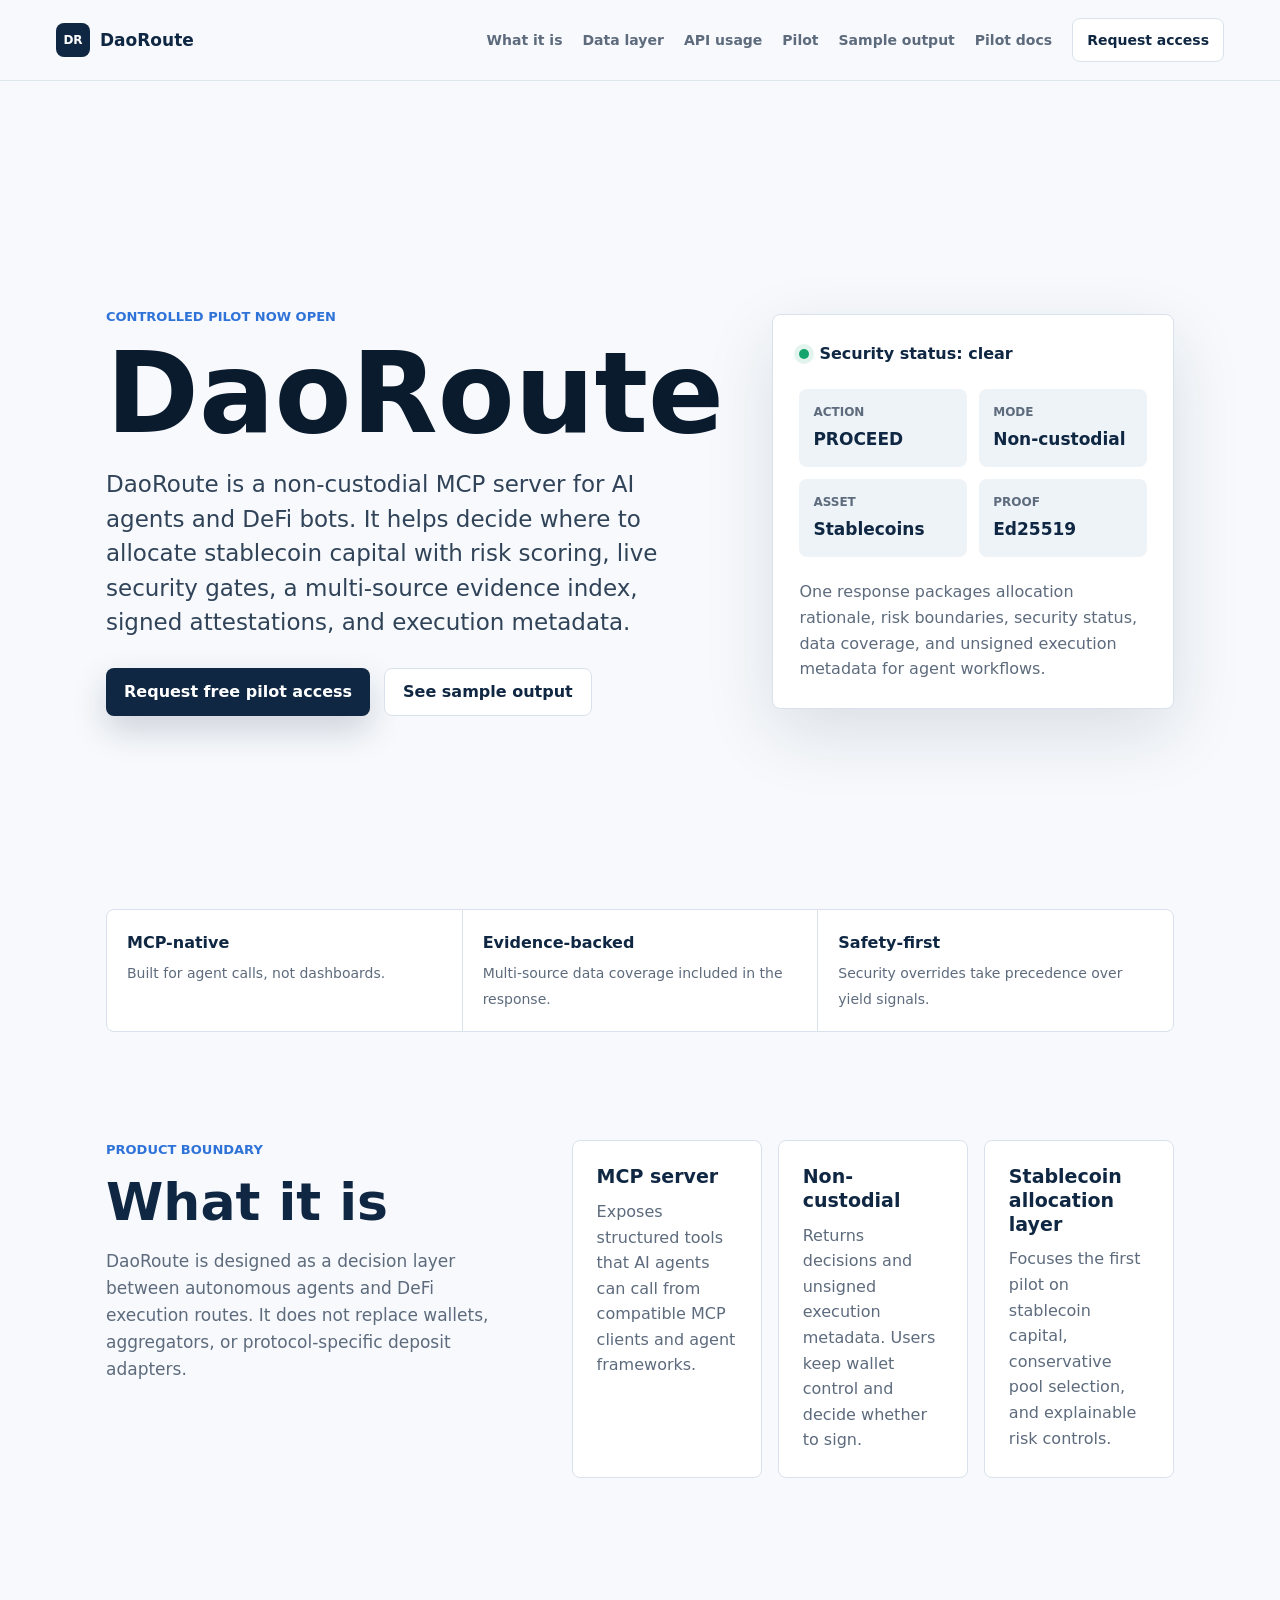
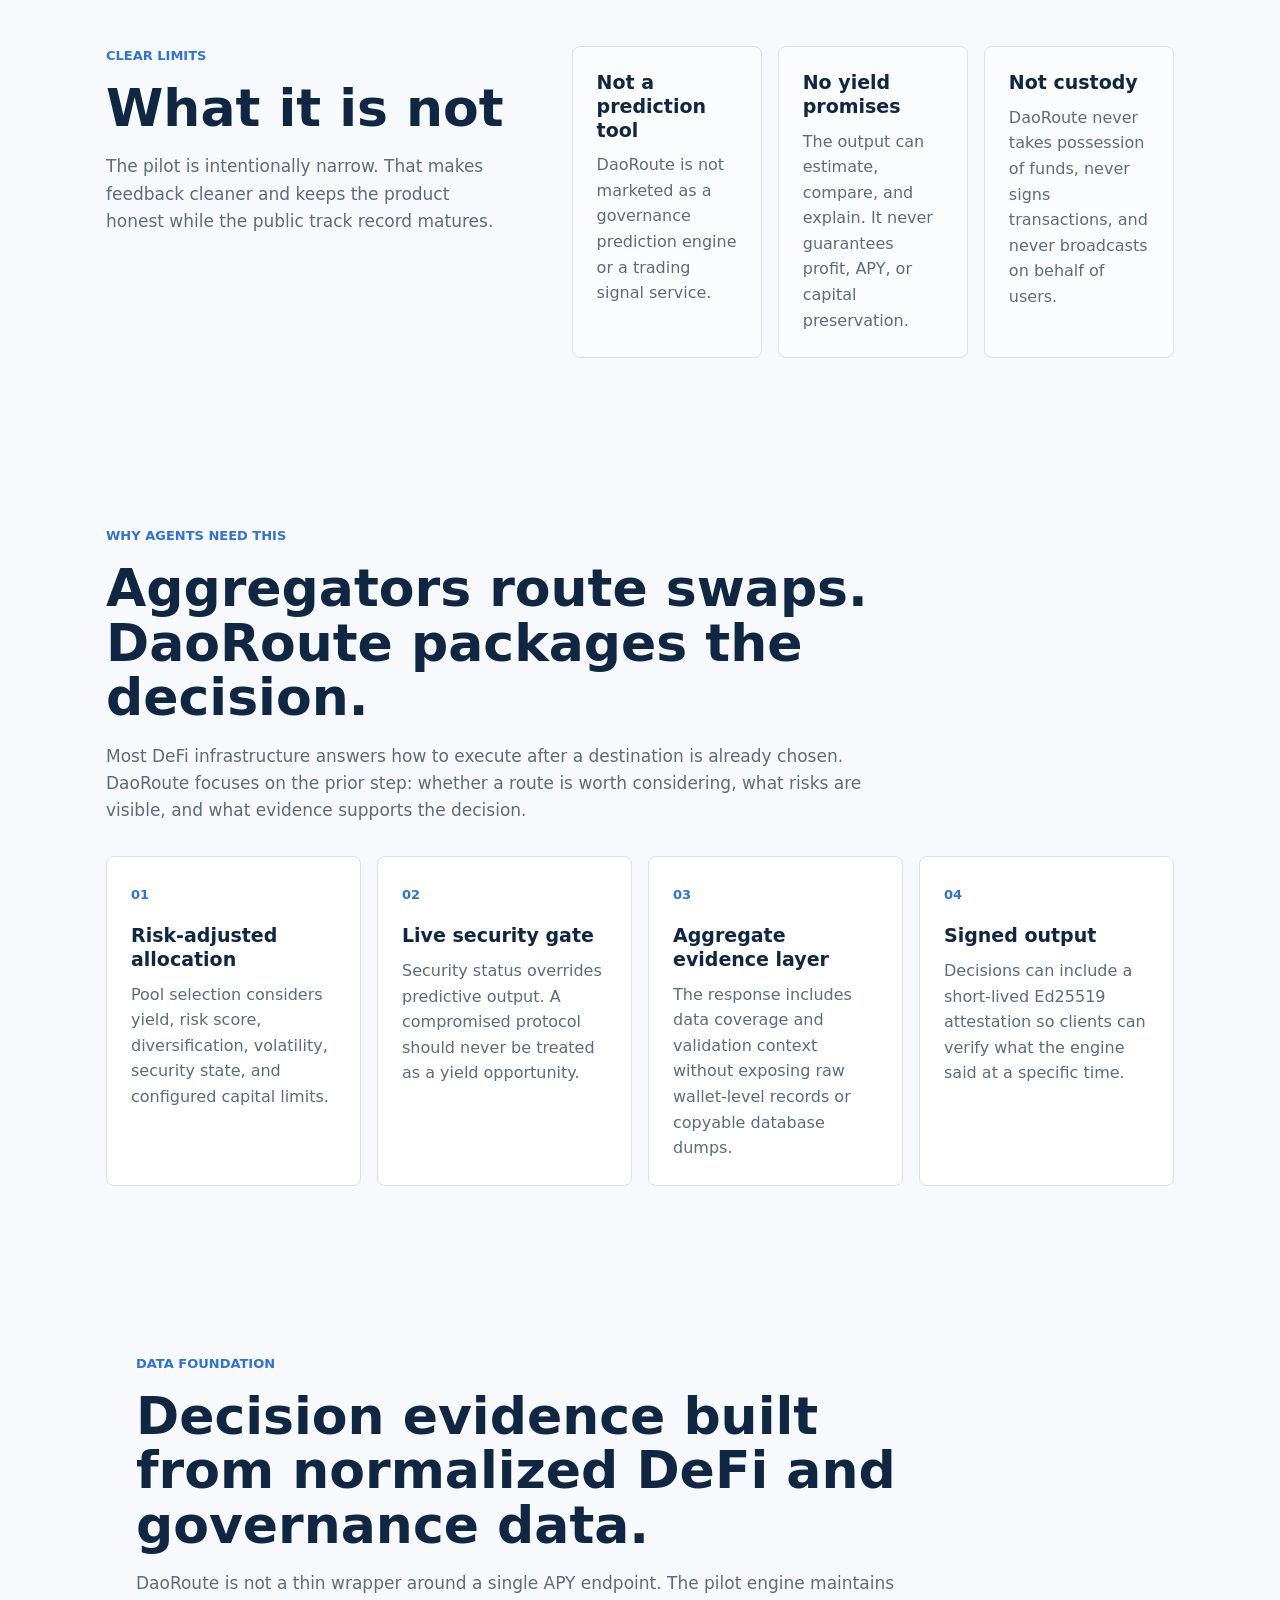
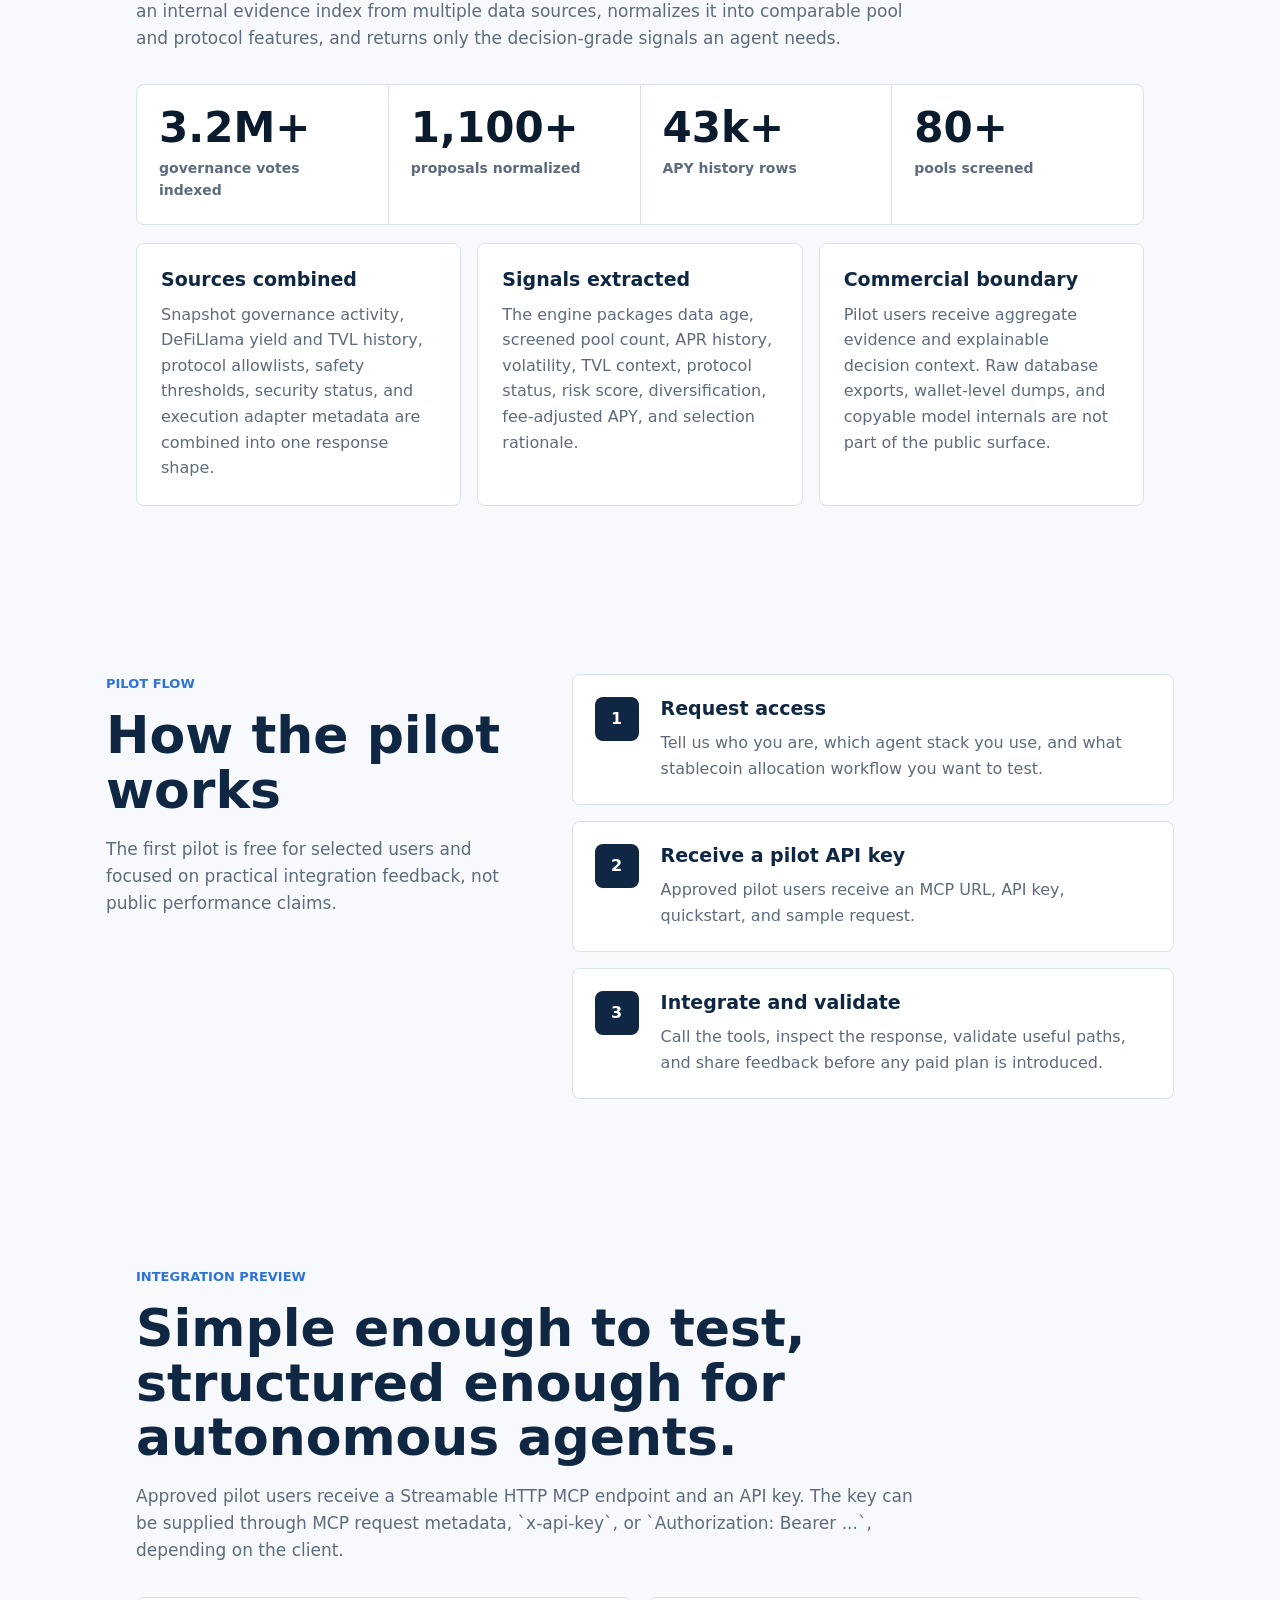
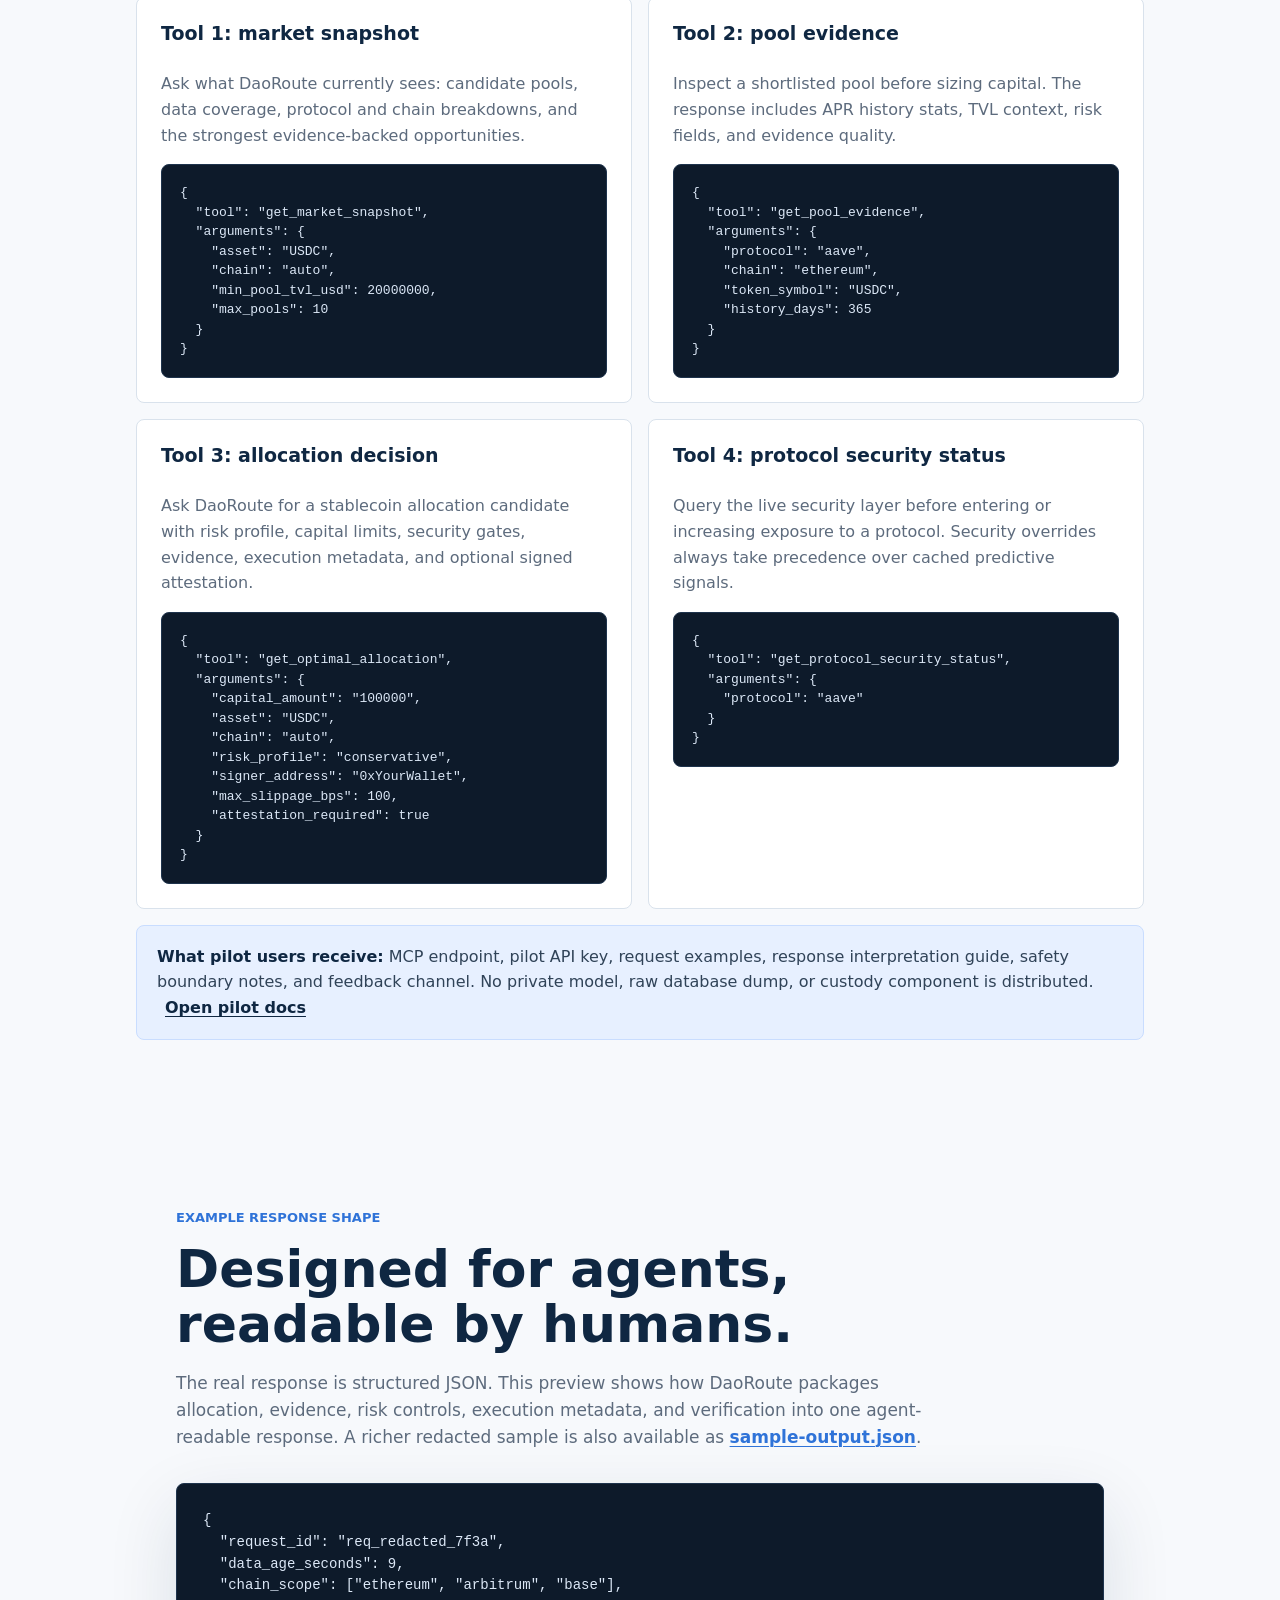
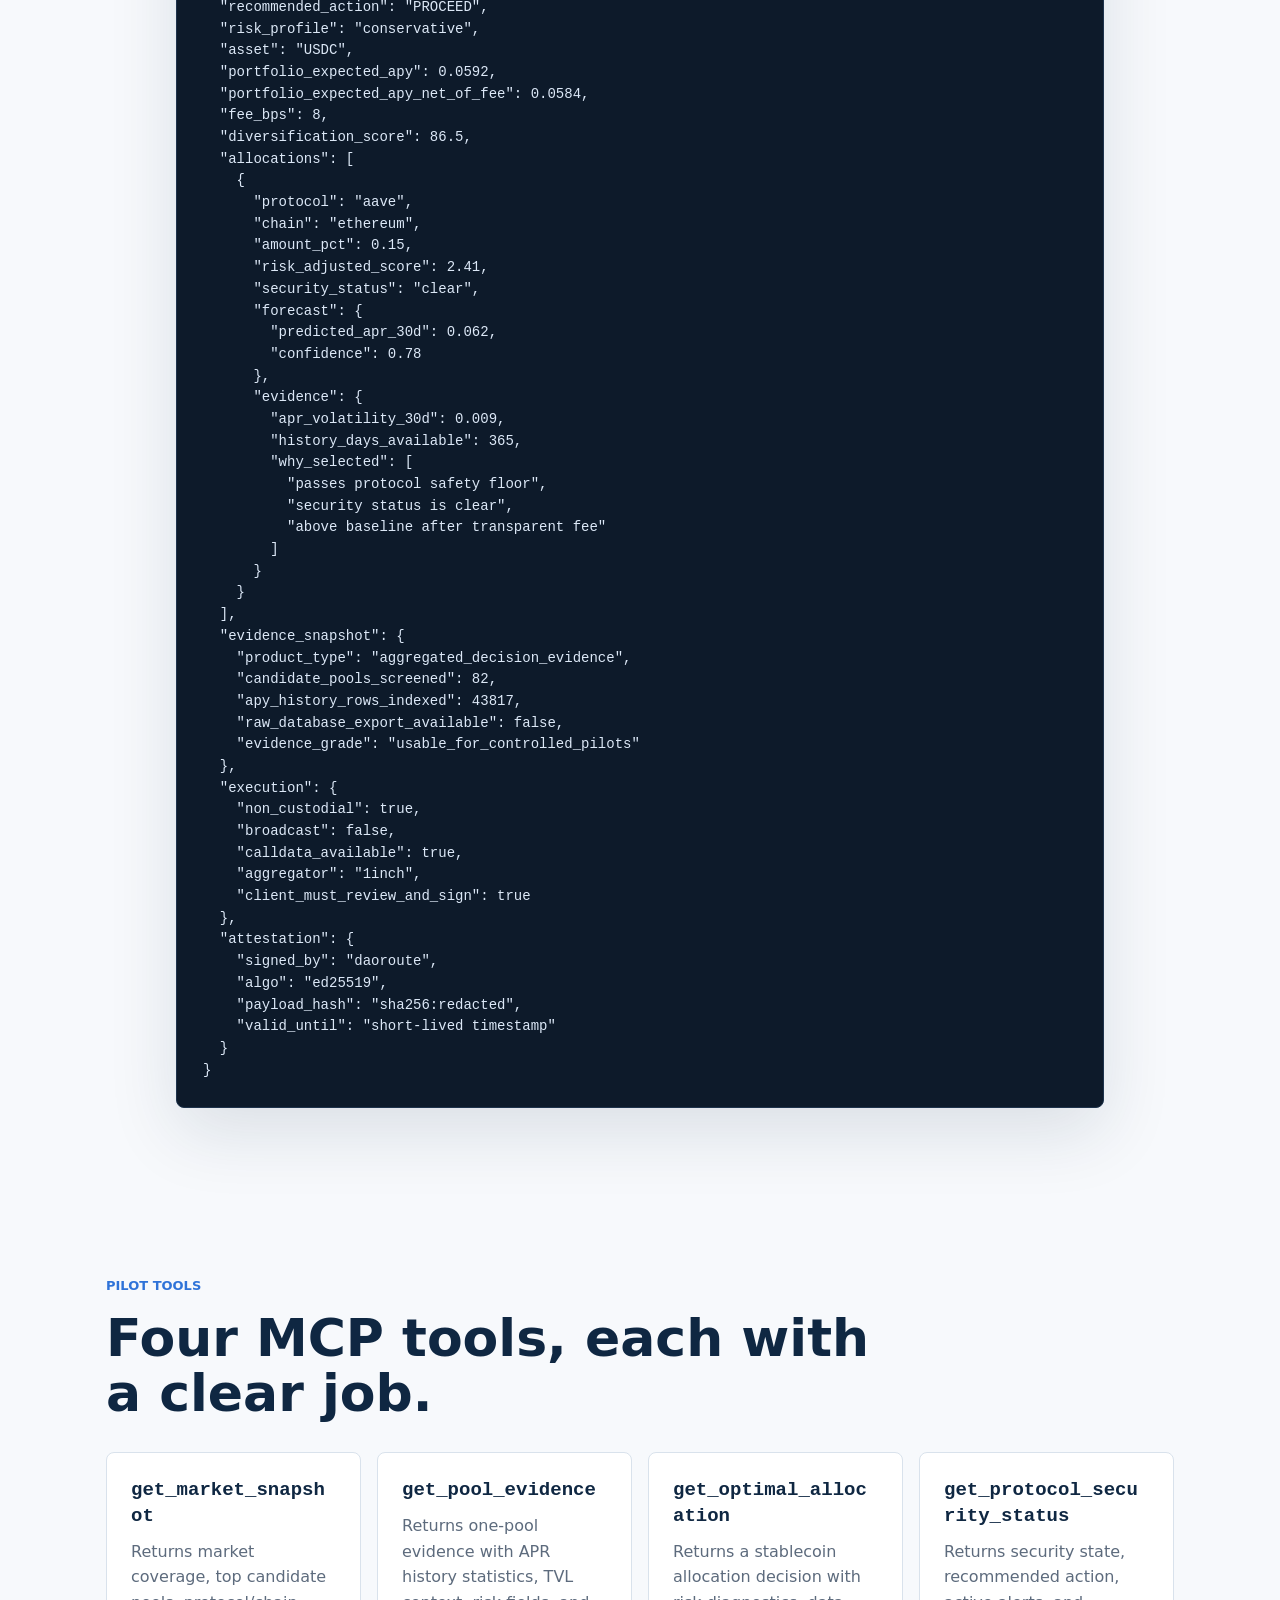
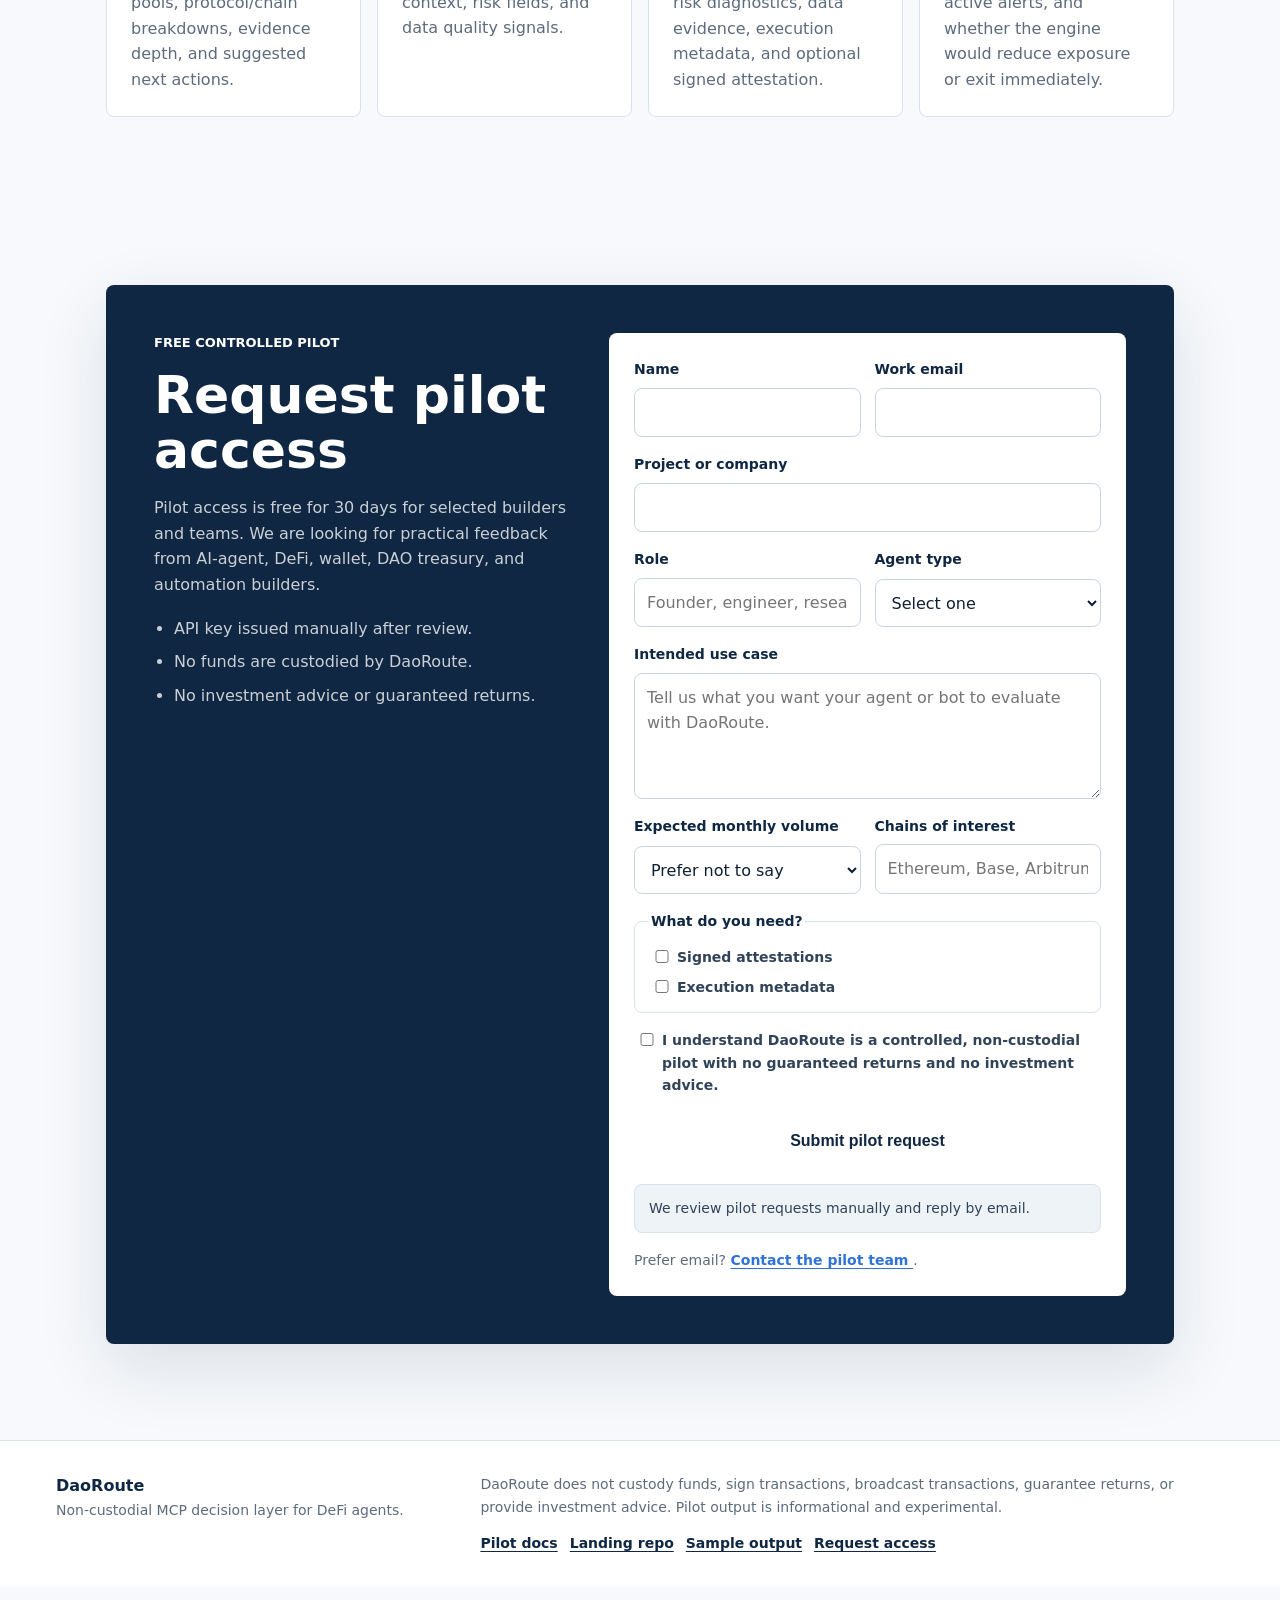
==== commit 27c91743: "feat: add custom domain and pilot form" ====
--- a/index.html
+++ b/index.html
@@ -17,11 +17,11 @@
     <meta property="og:type" content="website" />
     <meta
       property="og:url"
-      content="https://daltieri86.github.io/DAORoute-landing/"
+      content="https://www.daoroute.com/"
     />
     <meta
       property="og:image"
-      content="https://daltieri86.github.io/DAORoute-landing/og-image.svg"
+      content="https://www.daoroute.com/og-image.svg"
     />
     <meta property="og:image:type" content="image/svg+xml" />
     <meta property="og:image:width" content="1200" />
@@ -29,10 +29,12 @@
     <meta name="twitter:card" content="summary_large_image" />
     <meta
       name="twitter:image"
-      content="https://daltieri86.github.io/DAORoute-landing/og-image.svg"
+      content="https://www.daoroute.com/og-image.svg"
     />
     <meta name="theme-color" content="#0f2742" />
+    <link rel="canonical" href="https://www.daoroute.com/" />
     <link rel="stylesheet" href="styles.css" />
+    <script src="pilot-form.js" defer></script>
   </head>
   <body>
     <header class="site-header">
@@ -545,7 +547,7 @@
 
       <section id="request-access" class="section request-section">
         <div class="request-panel">
-          <div>
+          <div class="request-copy">
             <p class="eyebrow">Free controlled pilot</p>
             <h2>Request pilot access</h2>
             <p>
@@ -559,26 +561,137 @@
               <li>No investment advice or guaranteed returns.</li>
             </ul>
           </div>
-          <div class="request-actions">
-            <a
-              class="button button-primary"
-              href="mailto:softwaretamrsv@gmail.com?subject=DaoRoute%20Pilot%20Access%20Request&body=Hi%20DaoRoute%20team%2C%0A%0AI%20would%20like%20to%20request%20pilot%20access%20to%20DaoRoute.%0A%0AName%3A%0ACompany%20or%20project%3A%0AUse%20case%3A%0AMCP%20client%20or%20agent%20framework%3A%0AExpected%20testing%20timeline%3A%0A%0AI%20understand%20DaoRoute%20is%20non-custodial%2C%20does%20not%20guarantee%20returns%2C%20and%20does%20not%20provide%20investment%20advice.%0A"
-            >
-              Request free pilot access
-            </a>
-            <p>
-              Send your use case, agent stack, and testing timeline. We review
-              pilot requests manually and reply with next steps when there is a
-              fit. You can also read the
+          <form
+            id="pilot-form"
+            class="pilot-form"
+            aria-describedby="pilot-form-status"
+          >
+            <div class="form-grid">
+              <label>
+                <span>Name</span>
+                <input name="name" type="text" autocomplete="name" required />
+              </label>
+              <label>
+                <span>Work email</span>
+                <input
+                  name="email"
+                  type="email"
+                  autocomplete="email"
+                  required
+                />
+              </label>
+            </div>
+
+            <label>
+              <span>Project or company</span>
+              <input name="project" type="text" autocomplete="organization" />
+            </label>
+
+            <div class="form-grid">
+              <label>
+                <span>Role</span>
+                <input
+                  name="role"
+                  type="text"
+                  placeholder="Founder, engineer, researcher"
+                />
+              </label>
+              <label>
+                <span>Agent type</span>
+                <select name="agent_type" required>
+                  <option value="">Select one</option>
+                  <option>AI agent</option>
+                  <option>DeFi bot</option>
+                  <option>DAO tooling</option>
+                  <option>Wallet or automation app</option>
+                  <option>Research</option>
+                  <option>Other</option>
+                </select>
+              </label>
+            </div>
+
+            <label>
+              <span>Intended use case</span>
+              <textarea
+                name="use_case"
+                rows="4"
+                minlength="20"
+                placeholder="Tell us what you want your agent or bot to evaluate with DaoRoute."
+                required
+              ></textarea>
+            </label>
+
+            <div class="form-grid">
+              <label>
+                <span>Expected monthly volume</span>
+                <select name="monthly_volume">
+                  <option value="">Prefer not to say</option>
+                  <option>&lt; $100k</option>
+                  <option>$100k - $1M</option>
+                  <option>$1M - $10M</option>
+                  <option>&gt; $10M</option>
+                </select>
+              </label>
+              <label>
+                <span>Chains of interest</span>
+                <input
+                  name="chains"
+                  type="text"
+                  placeholder="Ethereum, Base, Arbitrum"
+                />
+              </label>
+            </div>
+
+            <fieldset>
+              <legend>What do you need?</legend>
+              <label class="checkbox-row">
+                <input name="needs_attestation" type="checkbox" value="yes" />
+                <span>Signed attestations</span>
+              </label>
+              <label class="checkbox-row">
+                <input
+                  name="needs_execution_metadata"
+                  type="checkbox"
+                  value="yes"
+                />
+                <span>Execution metadata</span>
+              </label>
+            </fieldset>
+
+            <label class="form-honeypot" aria-hidden="true">
+              <span>Website</span>
+              <input
+                name="website"
+                type="text"
+                tabindex="-1"
+                autocomplete="off"
+              />
+            </label>
+
+            <label class="checkbox-row consent-row">
+              <input name="consent" type="checkbox" value="yes" required />
+              <span>
+                I understand DaoRoute is a controlled, non-custodial pilot with
+                no guaranteed returns and no investment advice.
+              </span>
+            </label>
+
+            <button class="button button-primary form-submit" type="submit">
+              Submit pilot request
+            </button>
+            <p id="pilot-form-status" class="form-status" role="status">
+              We review pilot requests manually and reply by email.
+            </p>
+            <p class="form-fallback">
+              Prefer email?
               <a
                 class="inline-link"
-                href="https://github.com/DAltieri86/DAORoute-mcp/blob/main/docs/PILOT_ONBOARDING.md"
+                href="mailto:softwaretamrsv@gmail.com?subject=DaoRoute%20Pilot%20Access%20Request"
               >
-                pilot onboarding guide
-              </a>
-              before requesting access.
-            </p>
-          </div>
+                Contact the pilot team
+              </a>.
+            </p>
+          </form>
         </div>
       </section>
     </main>
--- a/styles.css
+++ b/styles.css
@@ -574,9 +574,9 @@
 
 .request-panel {
   display: grid;
-  grid-template-columns: minmax(0, 1.15fr) minmax(260px, 0.85fr);
+  grid-template-columns: minmax(0, 0.9fr) minmax(320px, 1.1fr);
   gap: 32px;
-  align-items: center;
+  align-items: start;
   padding: clamp(28px, 5vw, 48px);
   color: #ffffff;
   background: var(--primary);
@@ -606,13 +606,133 @@
   font-size: 16px;
 }
 
-.request-actions {
-  justify-content: flex-start;
-}
-
-.request-actions p {
+.request-copy {
+  position: sticky;
+  top: 108px;
+}
+
+.pilot-form {
+  display: grid;
+  gap: 16px;
+  padding: 24px;
+  color: var(--ink);
+  background: #ffffff;
+  border: 1px solid rgba(255, 255, 255, 0.18);
+  border-radius: var(--radius);
+}
+
+.form-grid {
+  display: grid;
+  grid-template-columns: repeat(2, minmax(0, 1fr));
+  gap: 14px;
+}
+
+.pilot-form label,
+.pilot-form fieldset {
+  display: grid;
+  gap: 7px;
+  margin: 0;
+}
+
+.pilot-form span,
+.pilot-form legend {
+  color: var(--primary);
+  font-size: 14px;
+  font-weight: 720;
+}
+
+.pilot-form input,
+.pilot-form select,
+.pilot-form textarea {
   width: 100%;
+  min-height: 46px;
+  padding: 11px 12px;
+  color: var(--ink);
+  background: #ffffff;
+  border: 1px solid #c7d4e3;
+  border-radius: var(--radius);
+  font: inherit;
+}
+
+.pilot-form textarea {
+  resize: vertical;
+}
+
+.pilot-form input:focus,
+.pilot-form select:focus,
+.pilot-form textarea:focus {
+  border-color: var(--accent);
+  outline: 3px solid rgba(47, 115, 216, 0.18);
+}
+
+.pilot-form fieldset {
+  padding: 14px;
+  border: 1px solid var(--line);
+  border-radius: var(--radius);
+}
+
+.checkbox-row {
+  display: grid !important;
+  grid-template-columns: 18px minmax(0, 1fr);
+  gap: 10px !important;
+  align-items: start;
+}
+
+.checkbox-row input {
+  min-height: auto;
+  margin-top: 4px;
+}
+
+.checkbox-row span,
+.consent-row span {
+  color: #304358;
+  font-weight: 560;
+}
+
+.form-honeypot {
+  position: absolute;
+  left: -10000px;
+  width: 1px;
+  height: 1px;
+  overflow: hidden;
+}
+
+.form-submit {
+  width: 100%;
+  border: 0;
+  cursor: pointer;
+}
+
+.form-submit:disabled {
+  cursor: progress;
+  opacity: 0.72;
+}
+
+.form-status {
   margin: 0;
+  padding: 12px 14px;
+  color: #304358 !important;
+  background: var(--surface-muted);
+  border: 1px solid var(--line);
+  border-radius: var(--radius);
+  font-size: 14px;
+}
+
+.form-status[data-tone="success"] {
+  color: #0a5f40 !important;
+  background: #e8f7f1;
+  border-color: #b9e8d4;
+}
+
+.form-status[data-tone="error"] {
+  color: #8d1c1c !important;
+  background: #fff0f0;
+  border-color: #f1c2c2;
+}
+
+.form-fallback {
+  margin: 0;
+  color: var(--muted) !important;
   font-size: 14px;
 }
 
@@ -714,6 +834,10 @@
 
   .footer-disclaimer {
     justify-self: start;
+  }
+
+  .request-copy {
+    position: static;
   }
 }
 
@@ -743,6 +867,7 @@
   .feature-grid,
   .data-grid,
   .data-metrics,
+  .form-grid,
   .integration-grid,
   .metrics-grid {
     grid-template-columns: 1fr;
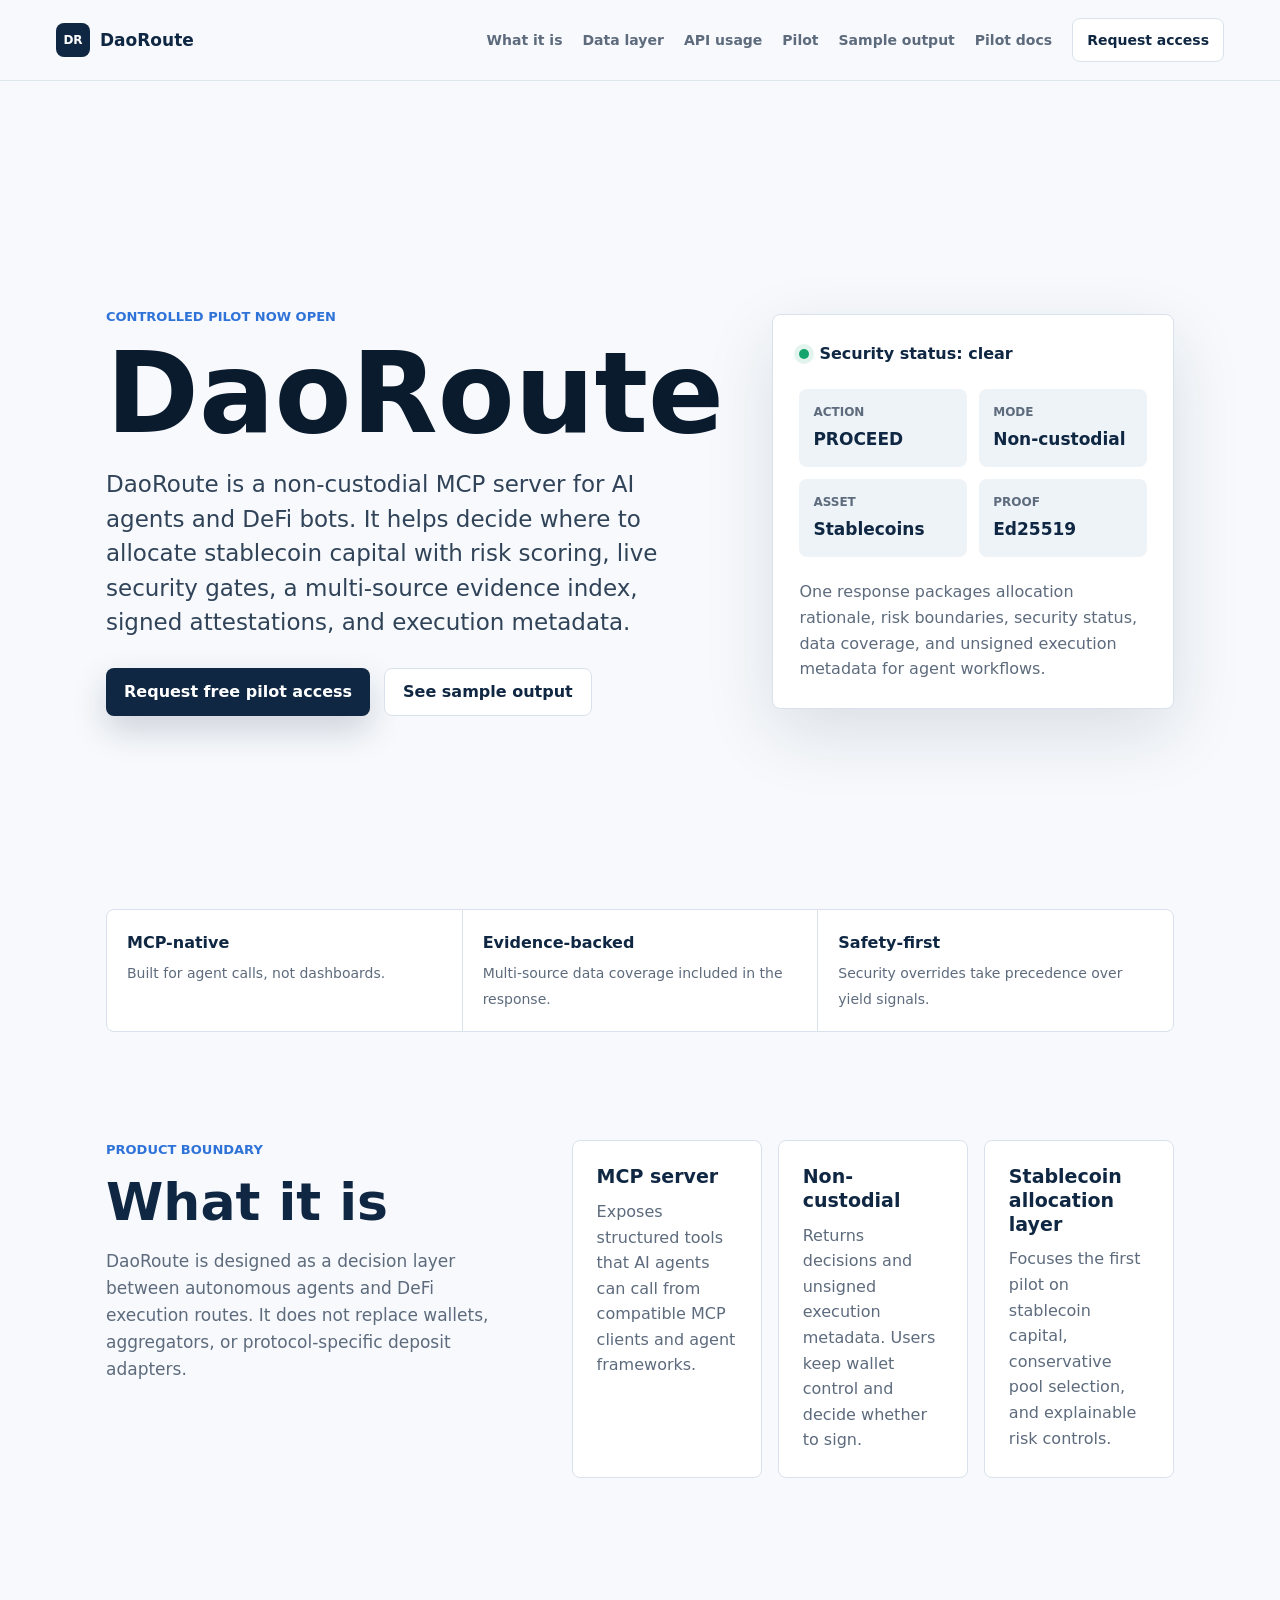
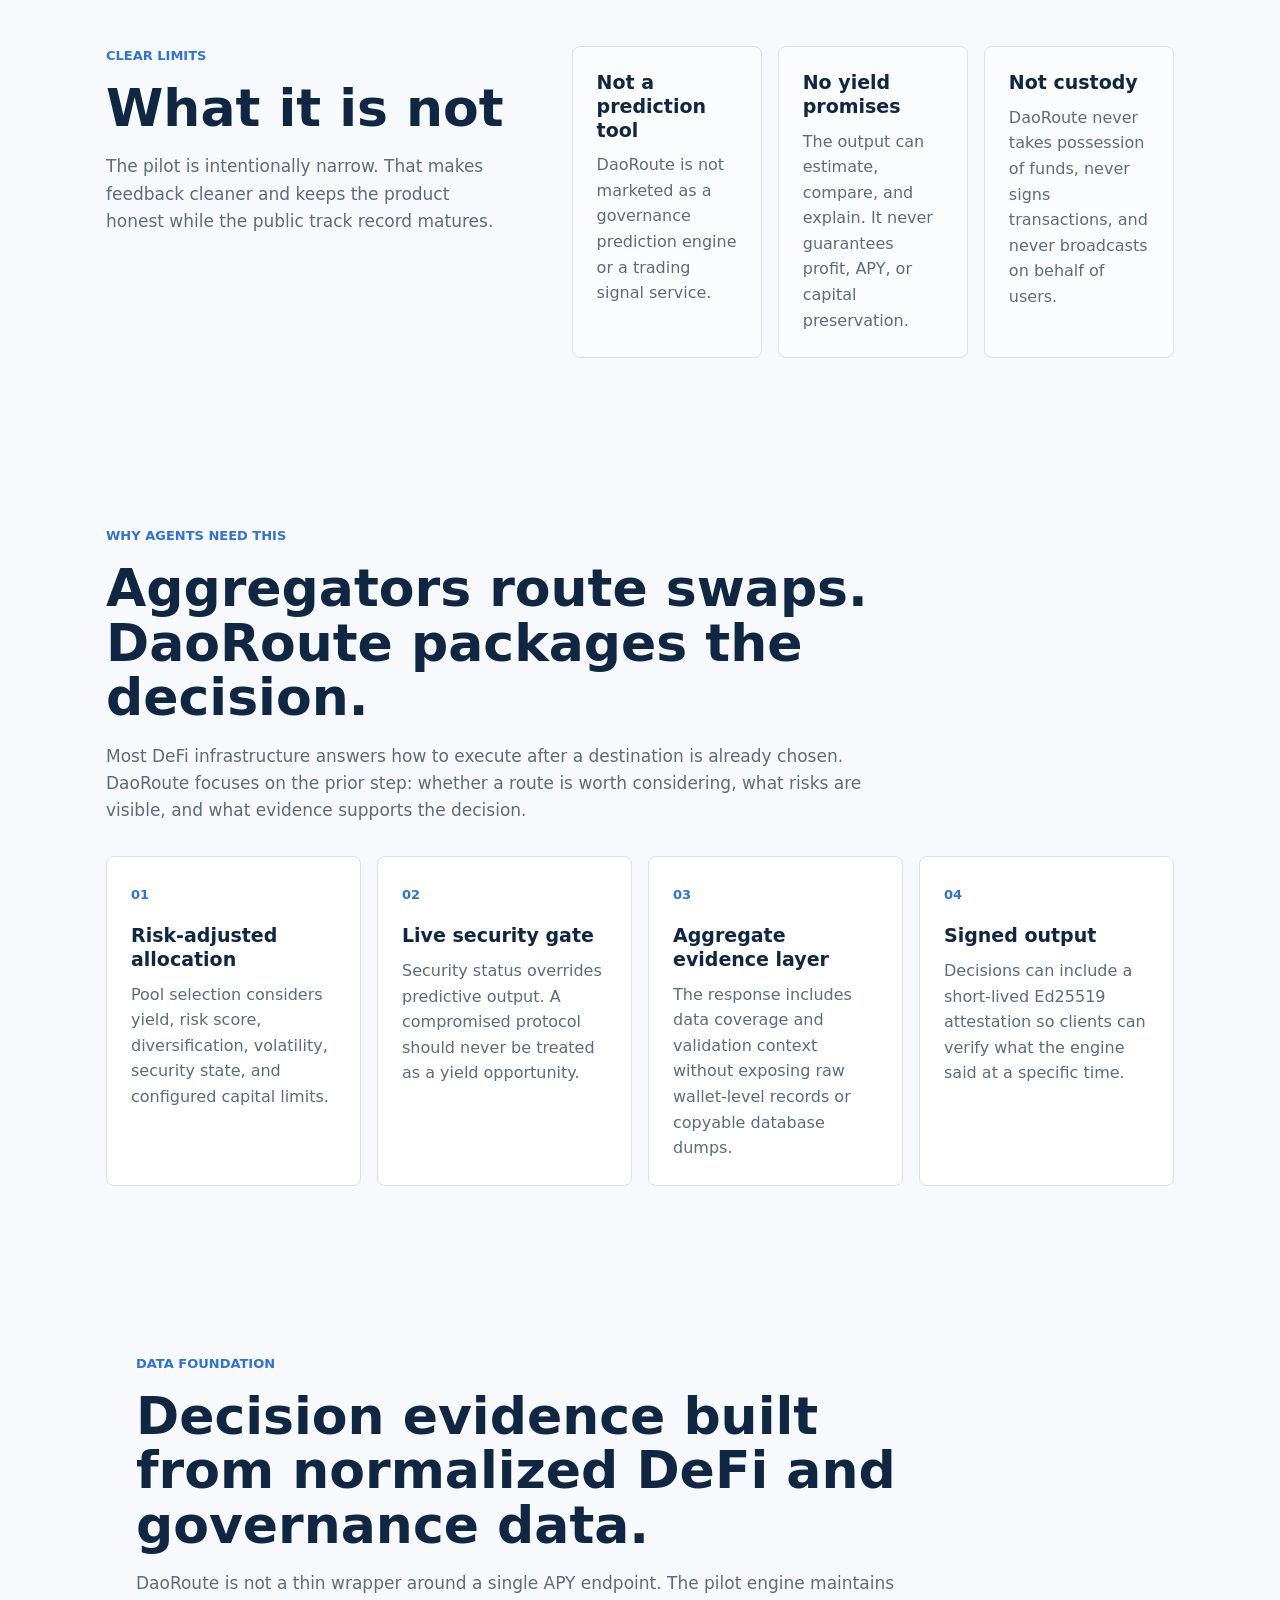
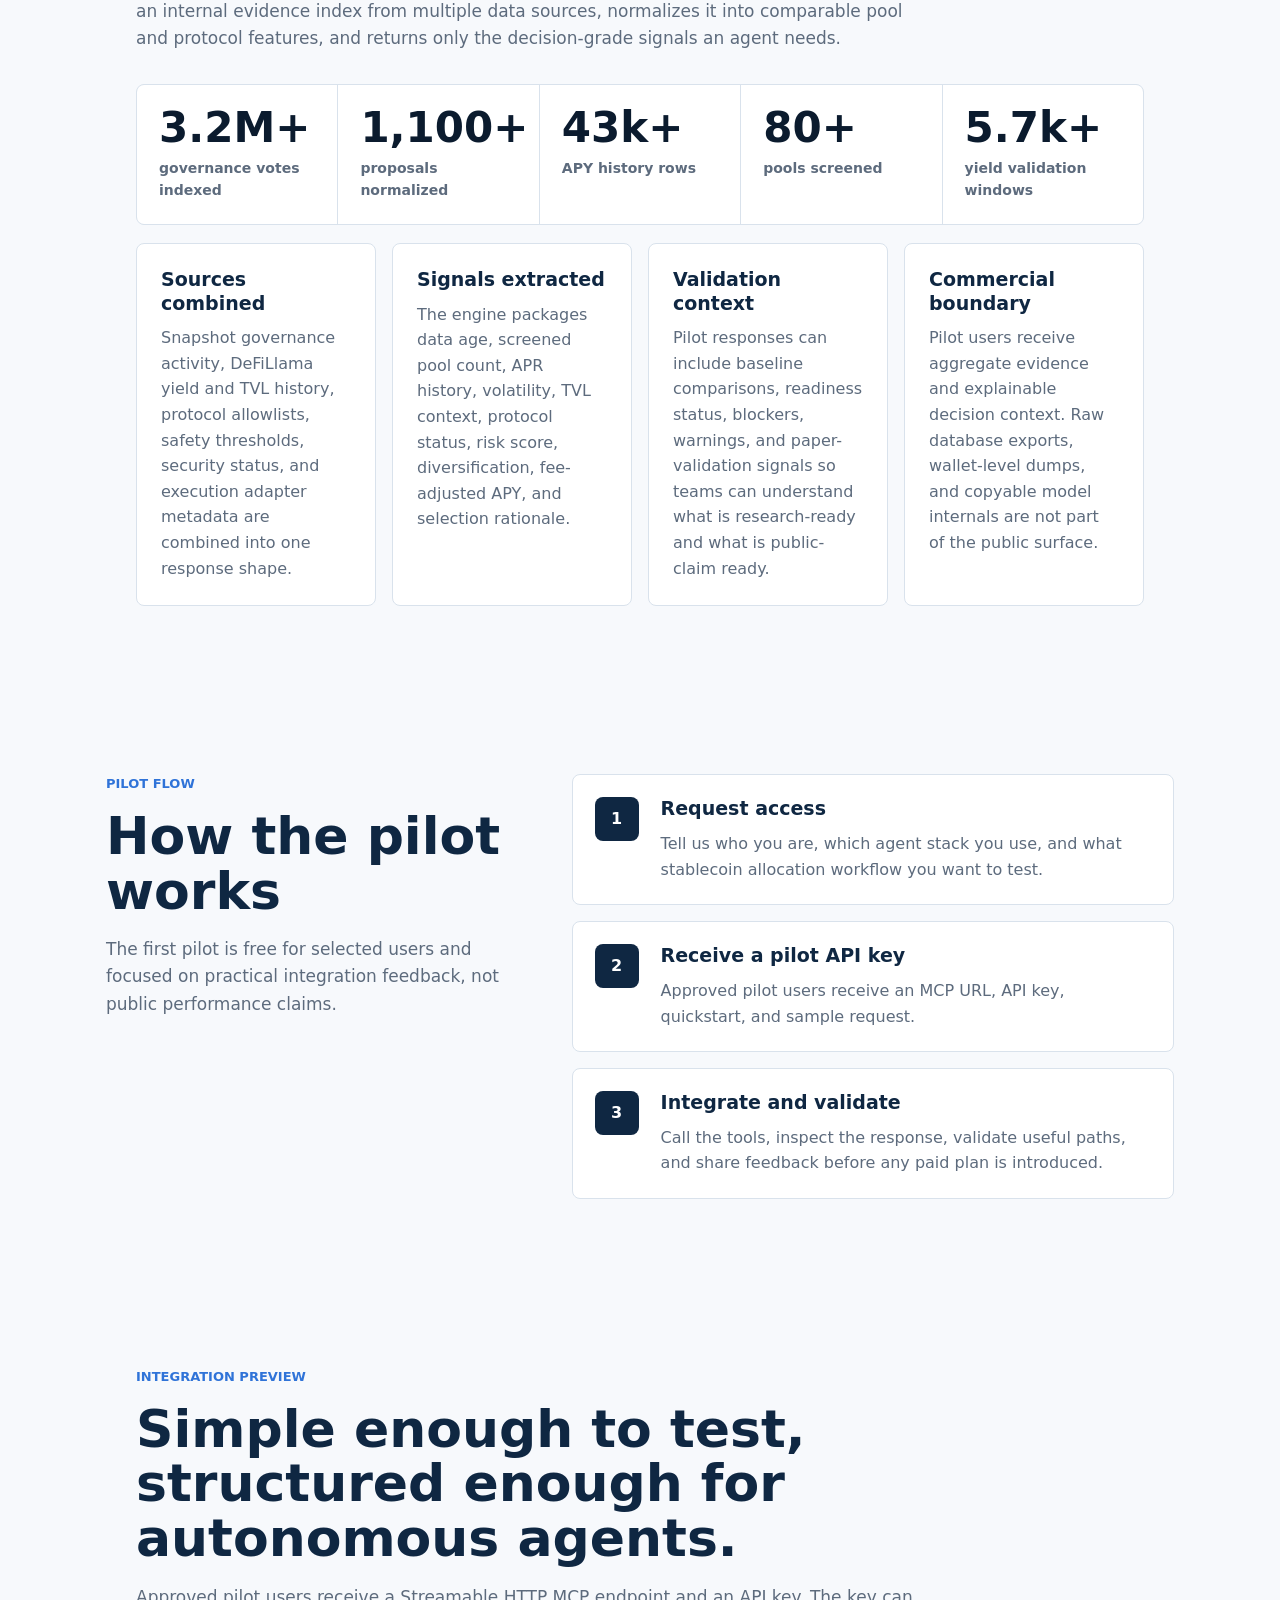
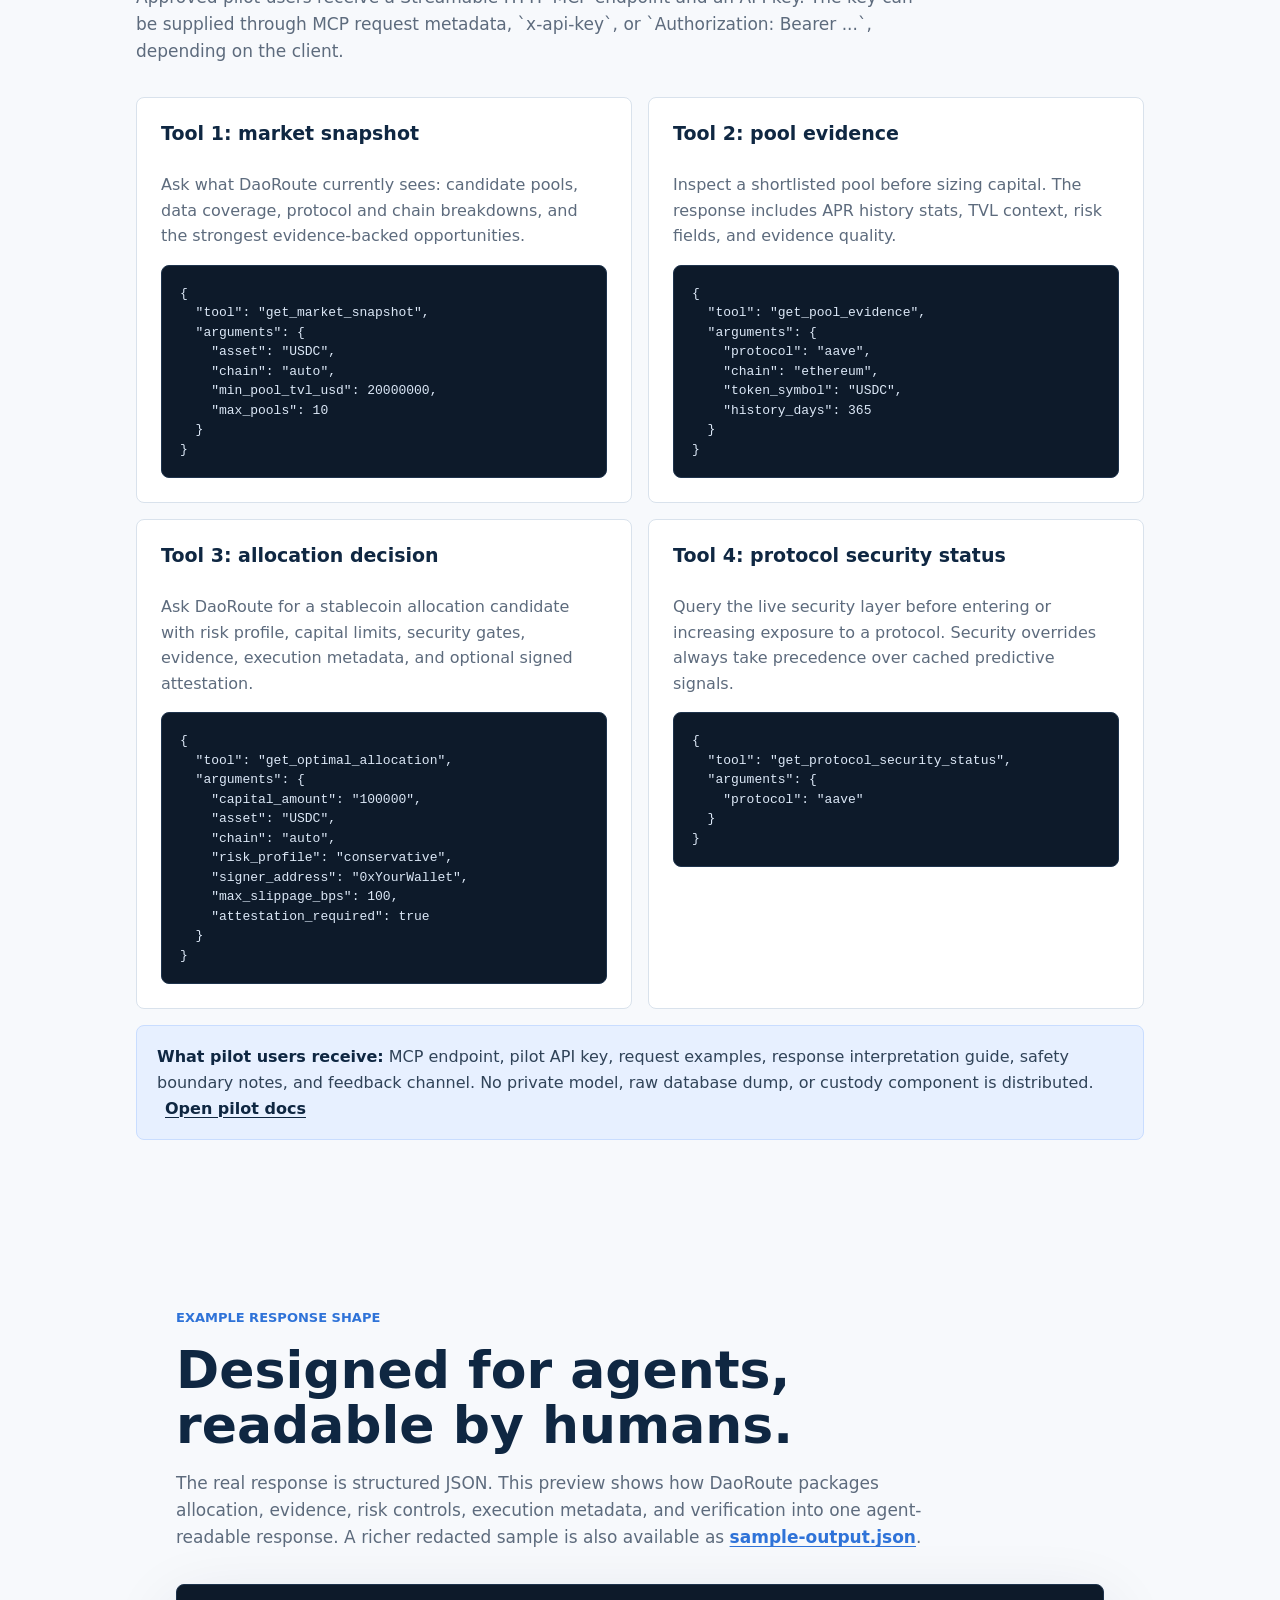
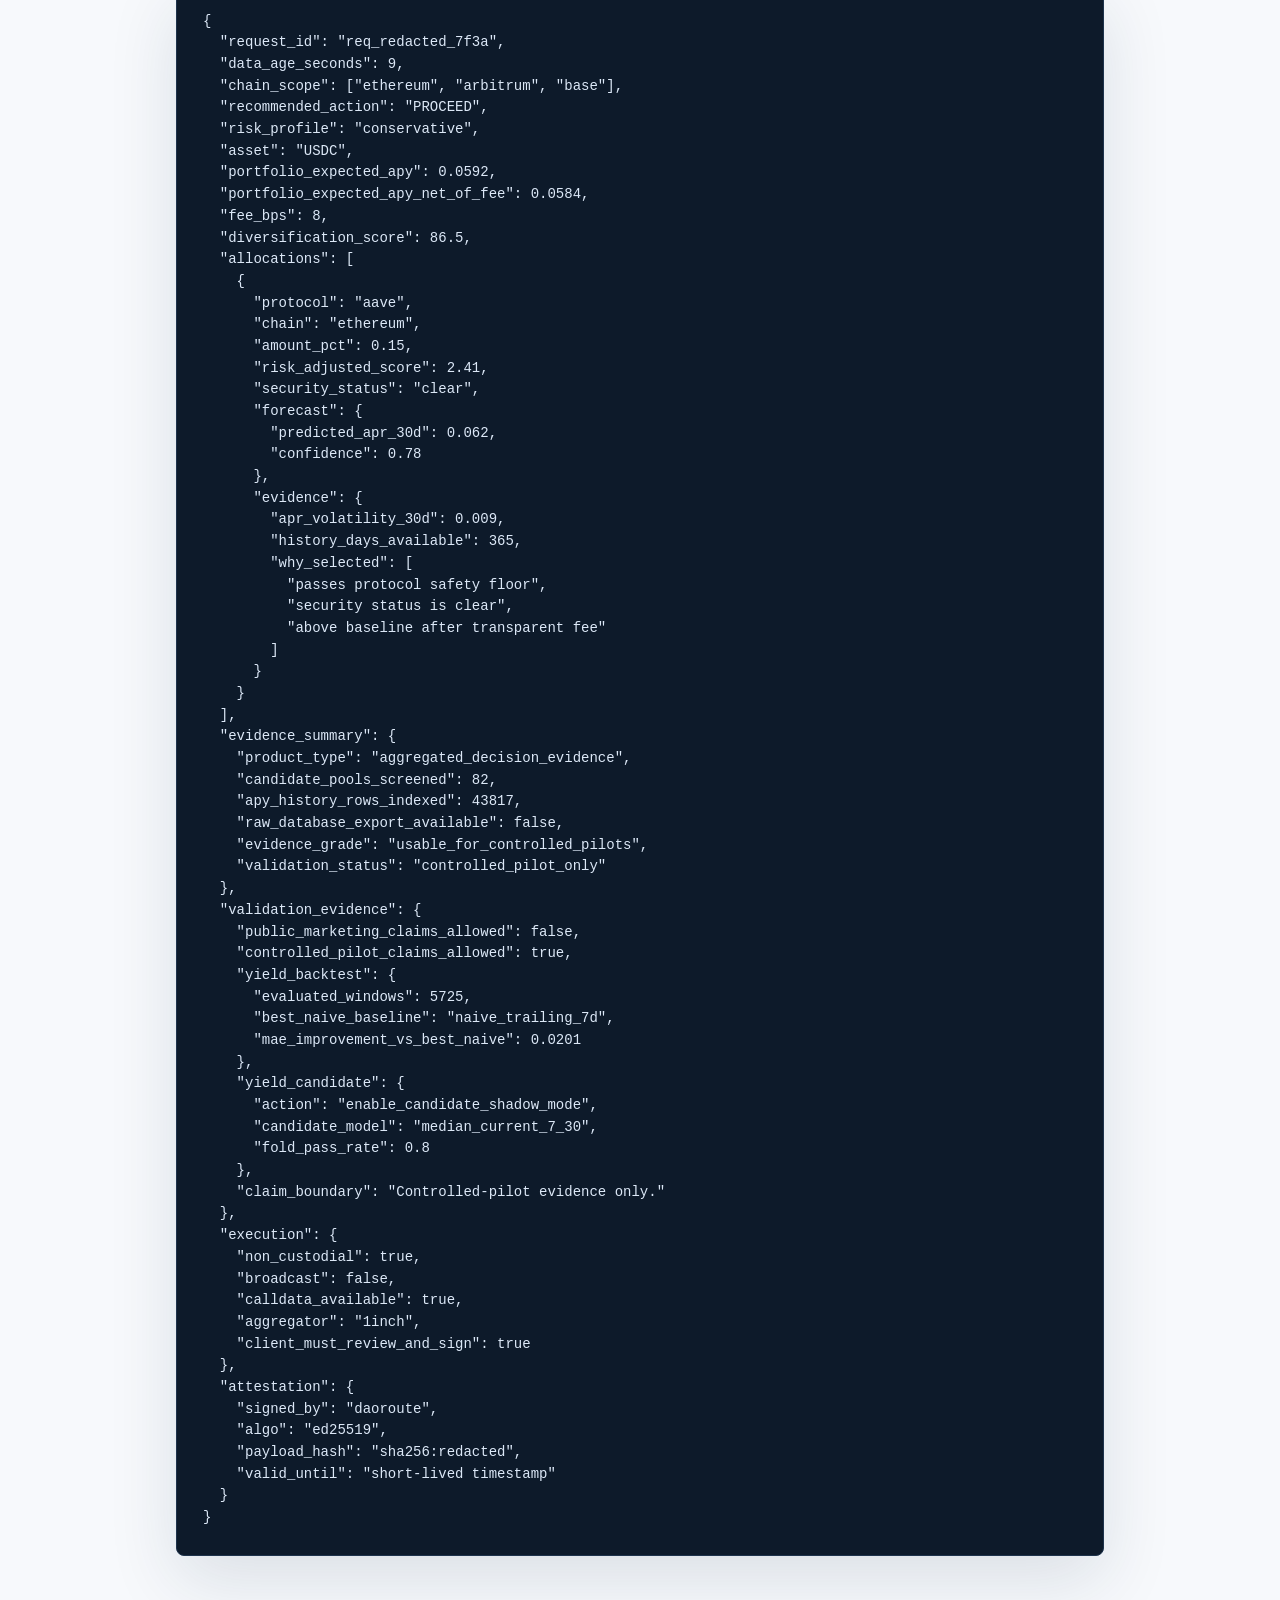
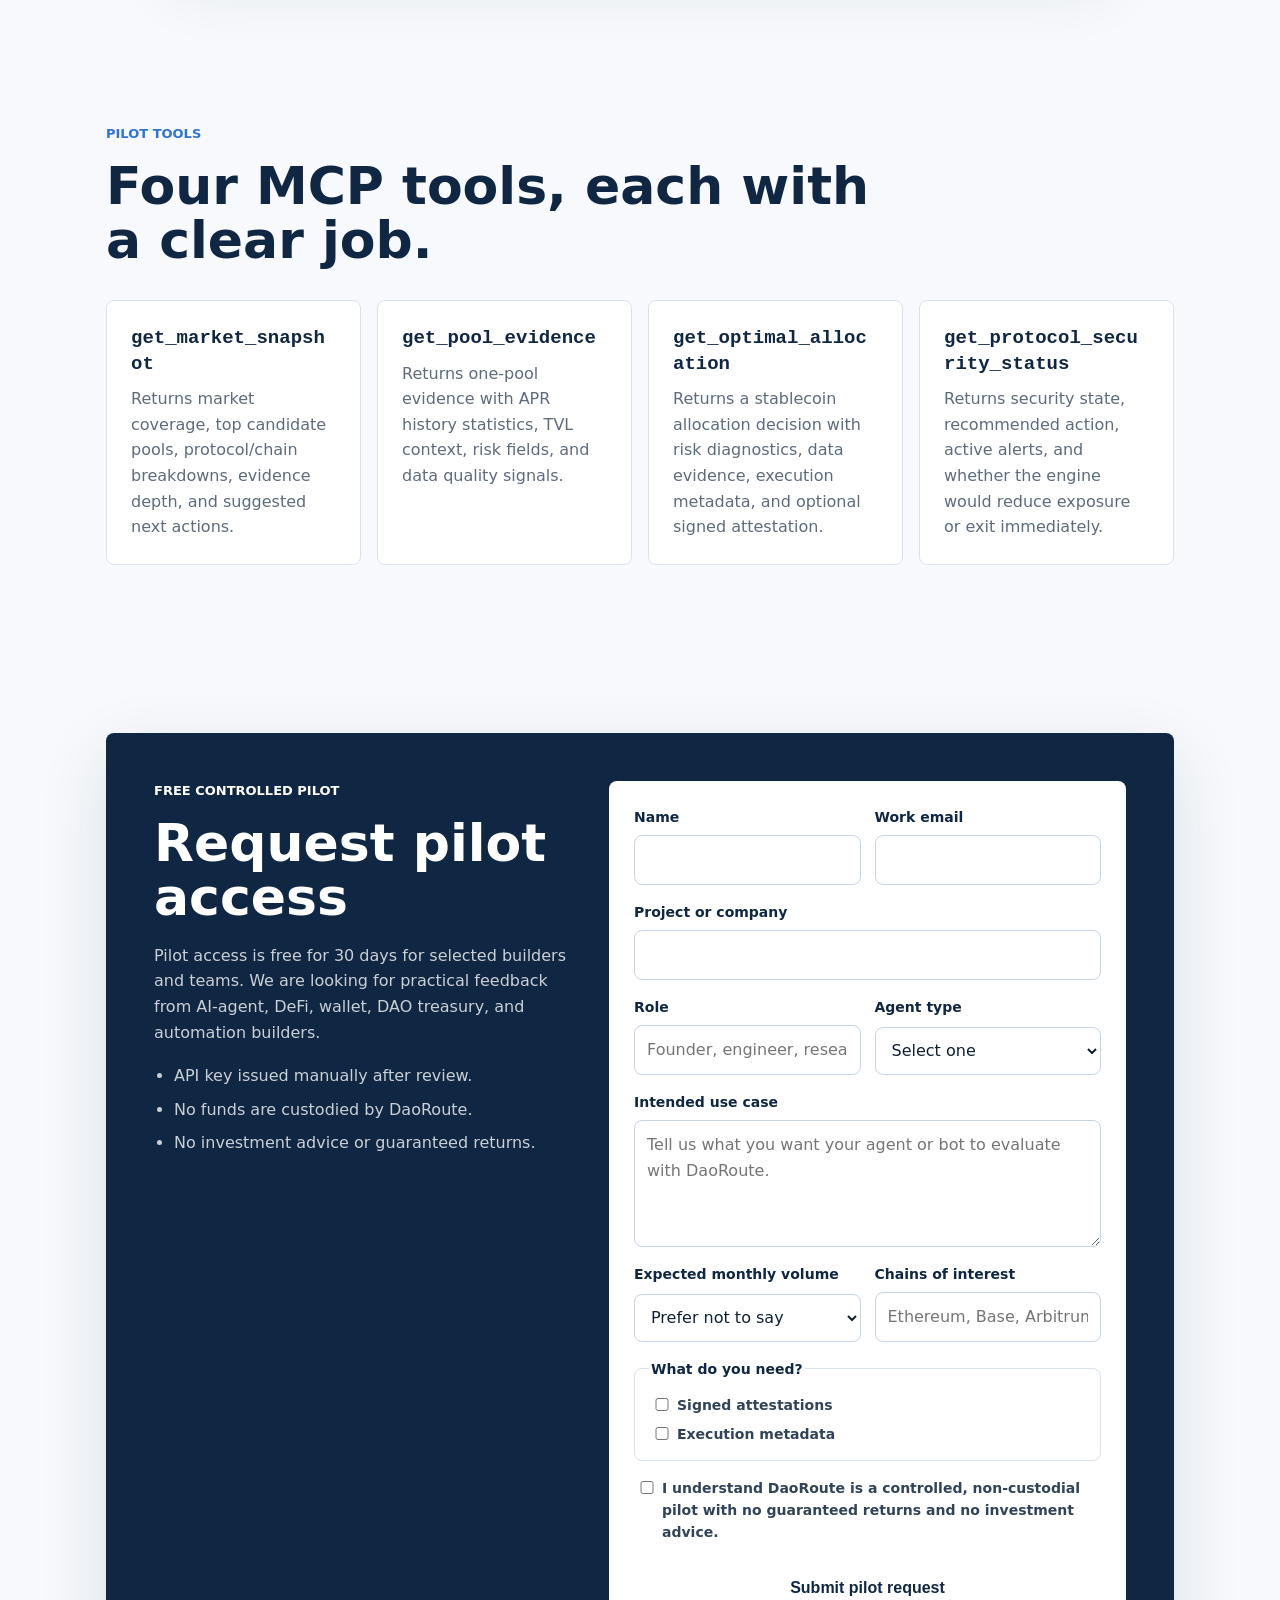
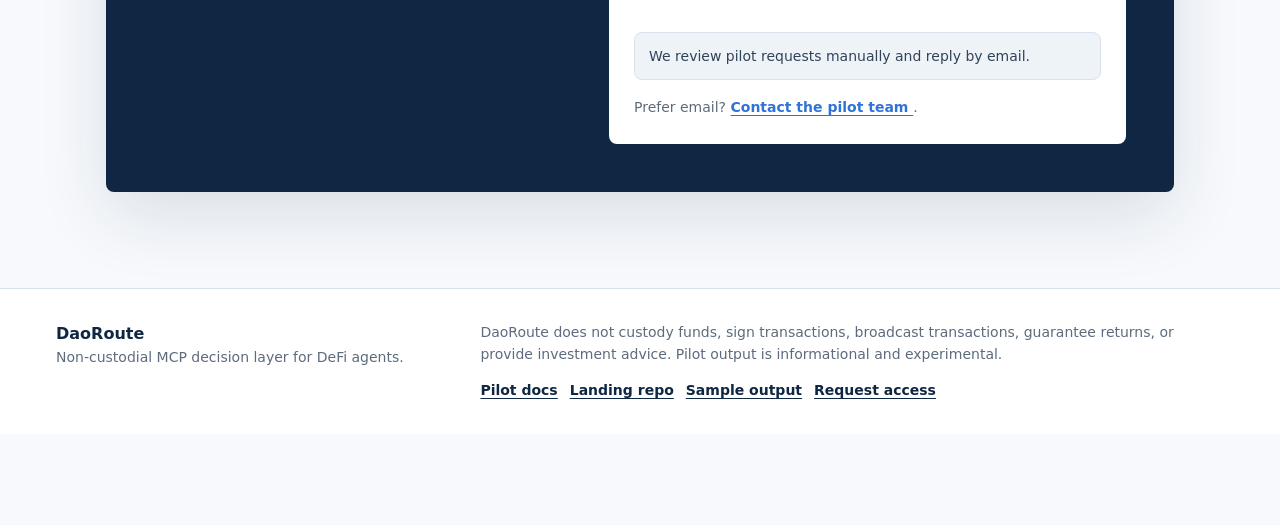
==== commit 2a0e0058: "feat: highlight validation evidence on landing" ====
--- a/index.html
+++ b/index.html
@@ -267,6 +267,10 @@
             <span>80+</span>
             <p>pools screened</p>
           </div>
+          <div>
+            <span>5.7k+</span>
+            <p>yield validation windows</p>
+          </div>
         </div>
 
         <div class="data-grid">
@@ -284,6 +288,15 @@
               The engine packages data age, screened pool count, APR history,
               volatility, TVL context, protocol status, risk score,
               diversification, fee-adjusted APY, and selection rationale.
+            </p>
+          </article>
+          <article class="data-panel">
+            <h3>Validation context</h3>
+            <p>
+              Pilot responses can include baseline comparisons, readiness
+              status, blockers, warnings, and paper-validation signals so teams
+              can understand what is research-ready and what is public-claim
+              ready.
             </p>
           </article>
           <article class="data-panel">
@@ -485,12 +498,28 @@
       }
     }
   ],
-  "evidence_snapshot": {
+  "evidence_summary": {
     "product_type": "aggregated_decision_evidence",
     "candidate_pools_screened": 82,
     "apy_history_rows_indexed": 43817,
     "raw_database_export_available": false,
-    "evidence_grade": "usable_for_controlled_pilots"
+    "evidence_grade": "usable_for_controlled_pilots",
+    "validation_status": "controlled_pilot_only"
+  },
+  "validation_evidence": {
+    "public_marketing_claims_allowed": false,
+    "controlled_pilot_claims_allowed": true,
+    "yield_backtest": {
+      "evaluated_windows": 5725,
+      "best_naive_baseline": "naive_trailing_7d",
+      "mae_improvement_vs_best_naive": 0.0201
+    },
+    "yield_candidate": {
+      "action": "enable_candidate_shadow_mode",
+      "candidate_model": "median_current_7_30",
+      "fold_pass_rate": 0.8
+    },
+    "claim_boundary": "Controlled-pilot evidence only."
   },
   "execution": {
     "non_custodial": true,
--- a/styles.css
+++ b/styles.css
@@ -408,7 +408,7 @@
 
 .data-metrics {
   display: grid;
-  grid-template-columns: repeat(4, minmax(0, 1fr));
+  grid-template-columns: repeat(5, minmax(0, 1fr));
   gap: 1px;
   overflow: hidden;
   margin-bottom: 18px;
@@ -441,7 +441,7 @@
 
 .data-grid {
   display: grid;
-  grid-template-columns: repeat(3, minmax(0, 1fr));
+  grid-template-columns: repeat(4, minmax(0, 1fr));
   gap: 16px;
 }
 
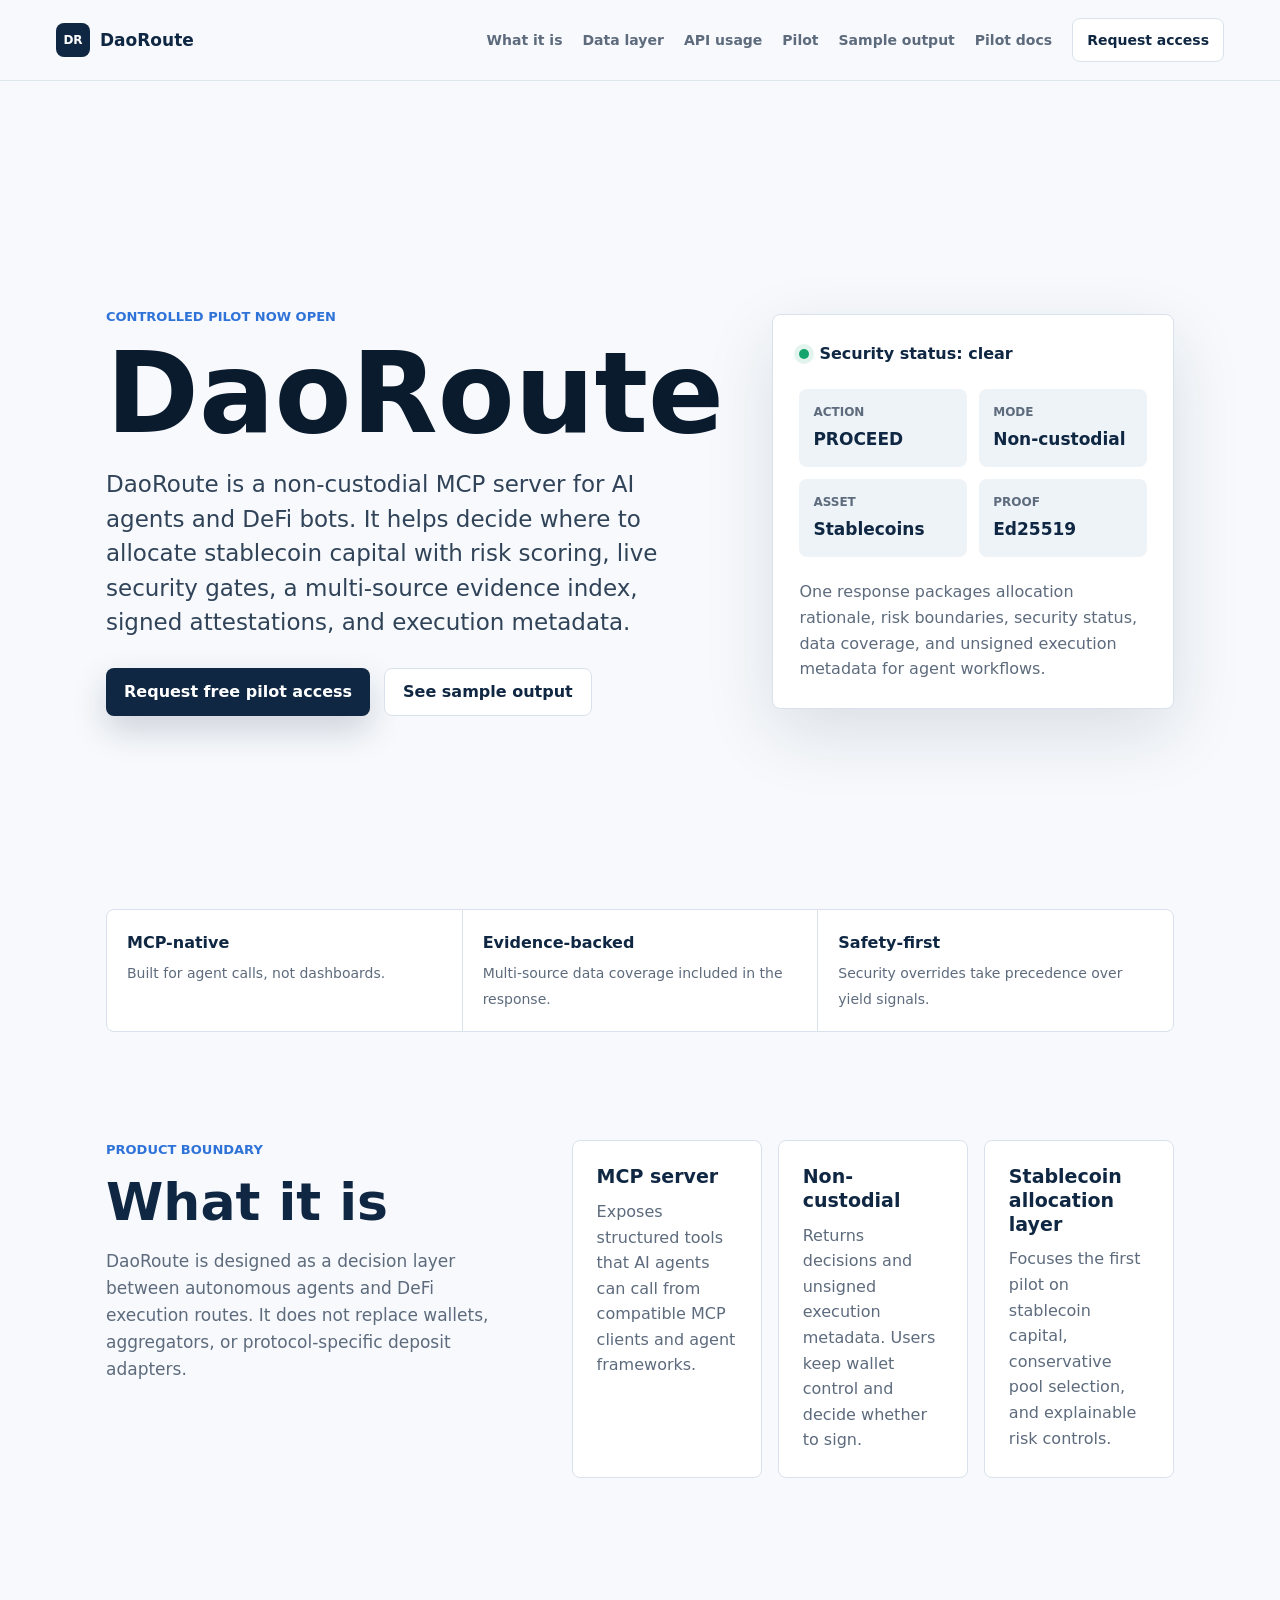
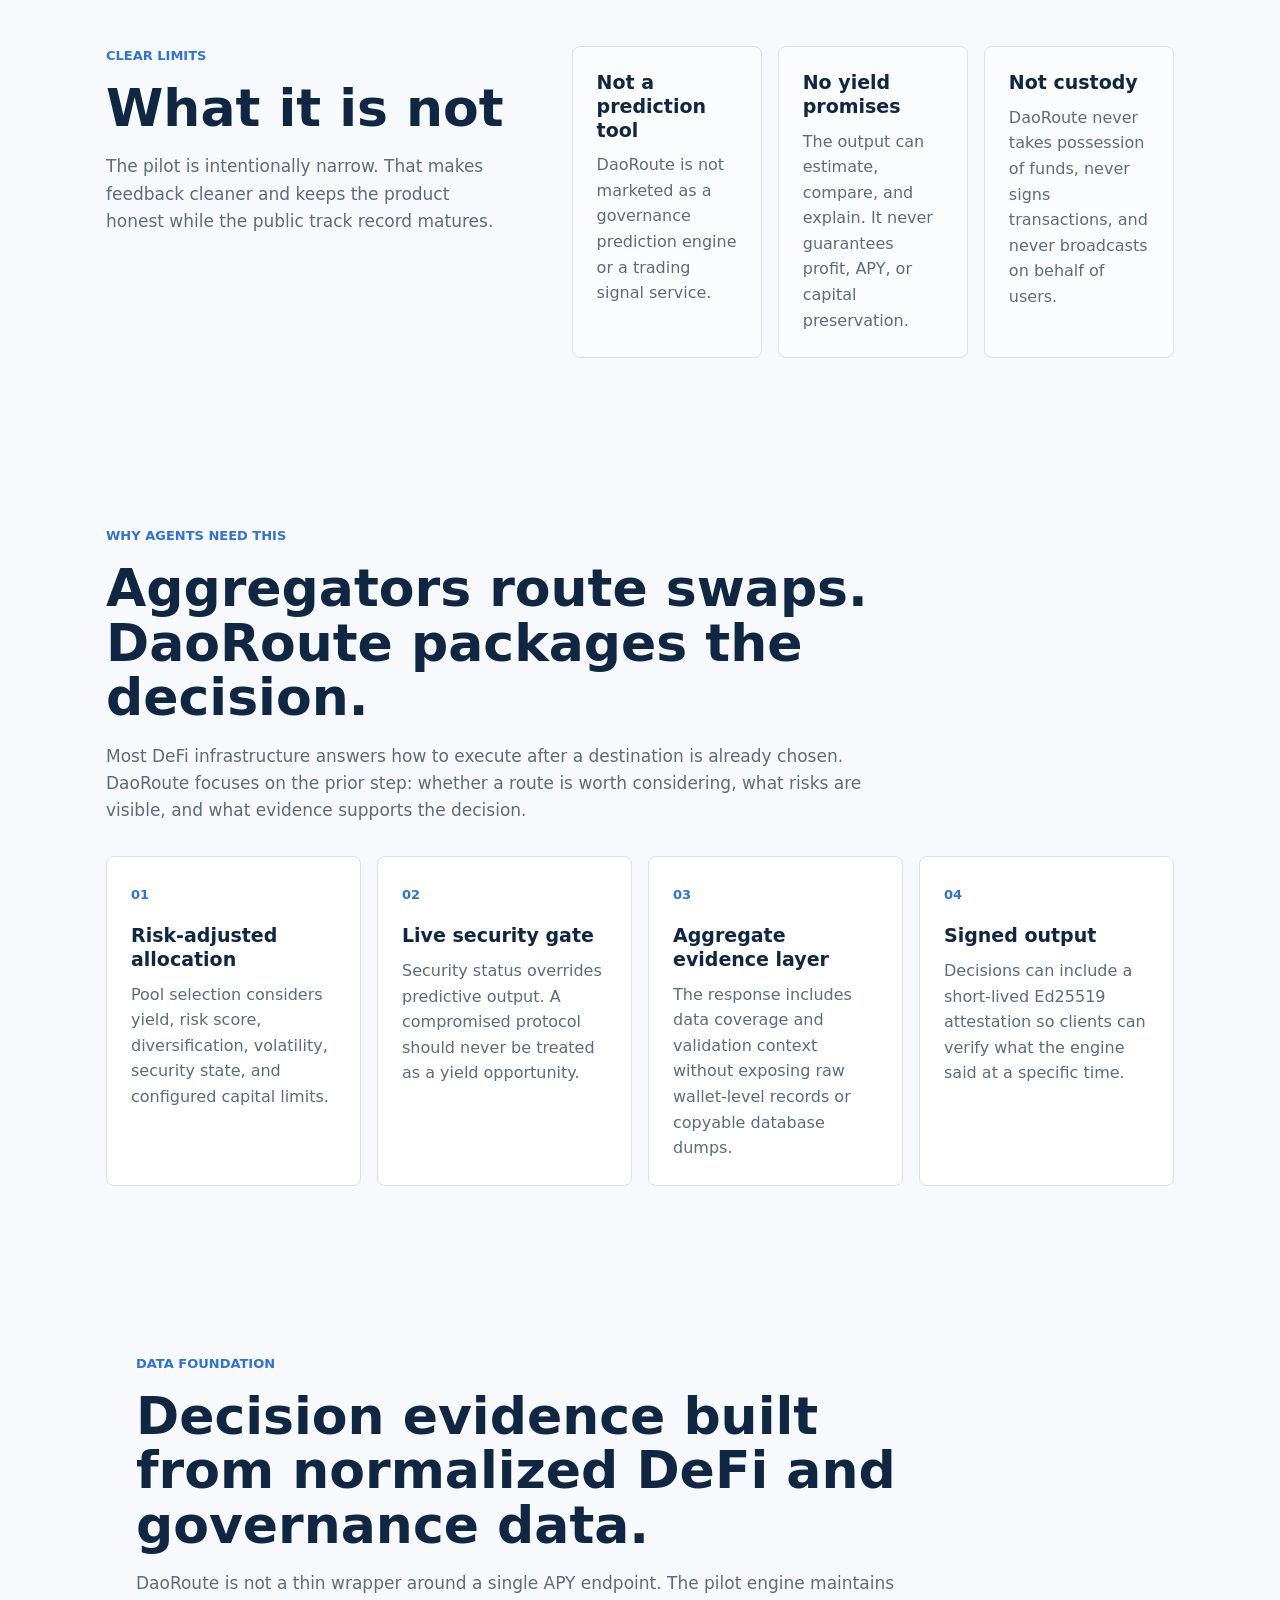
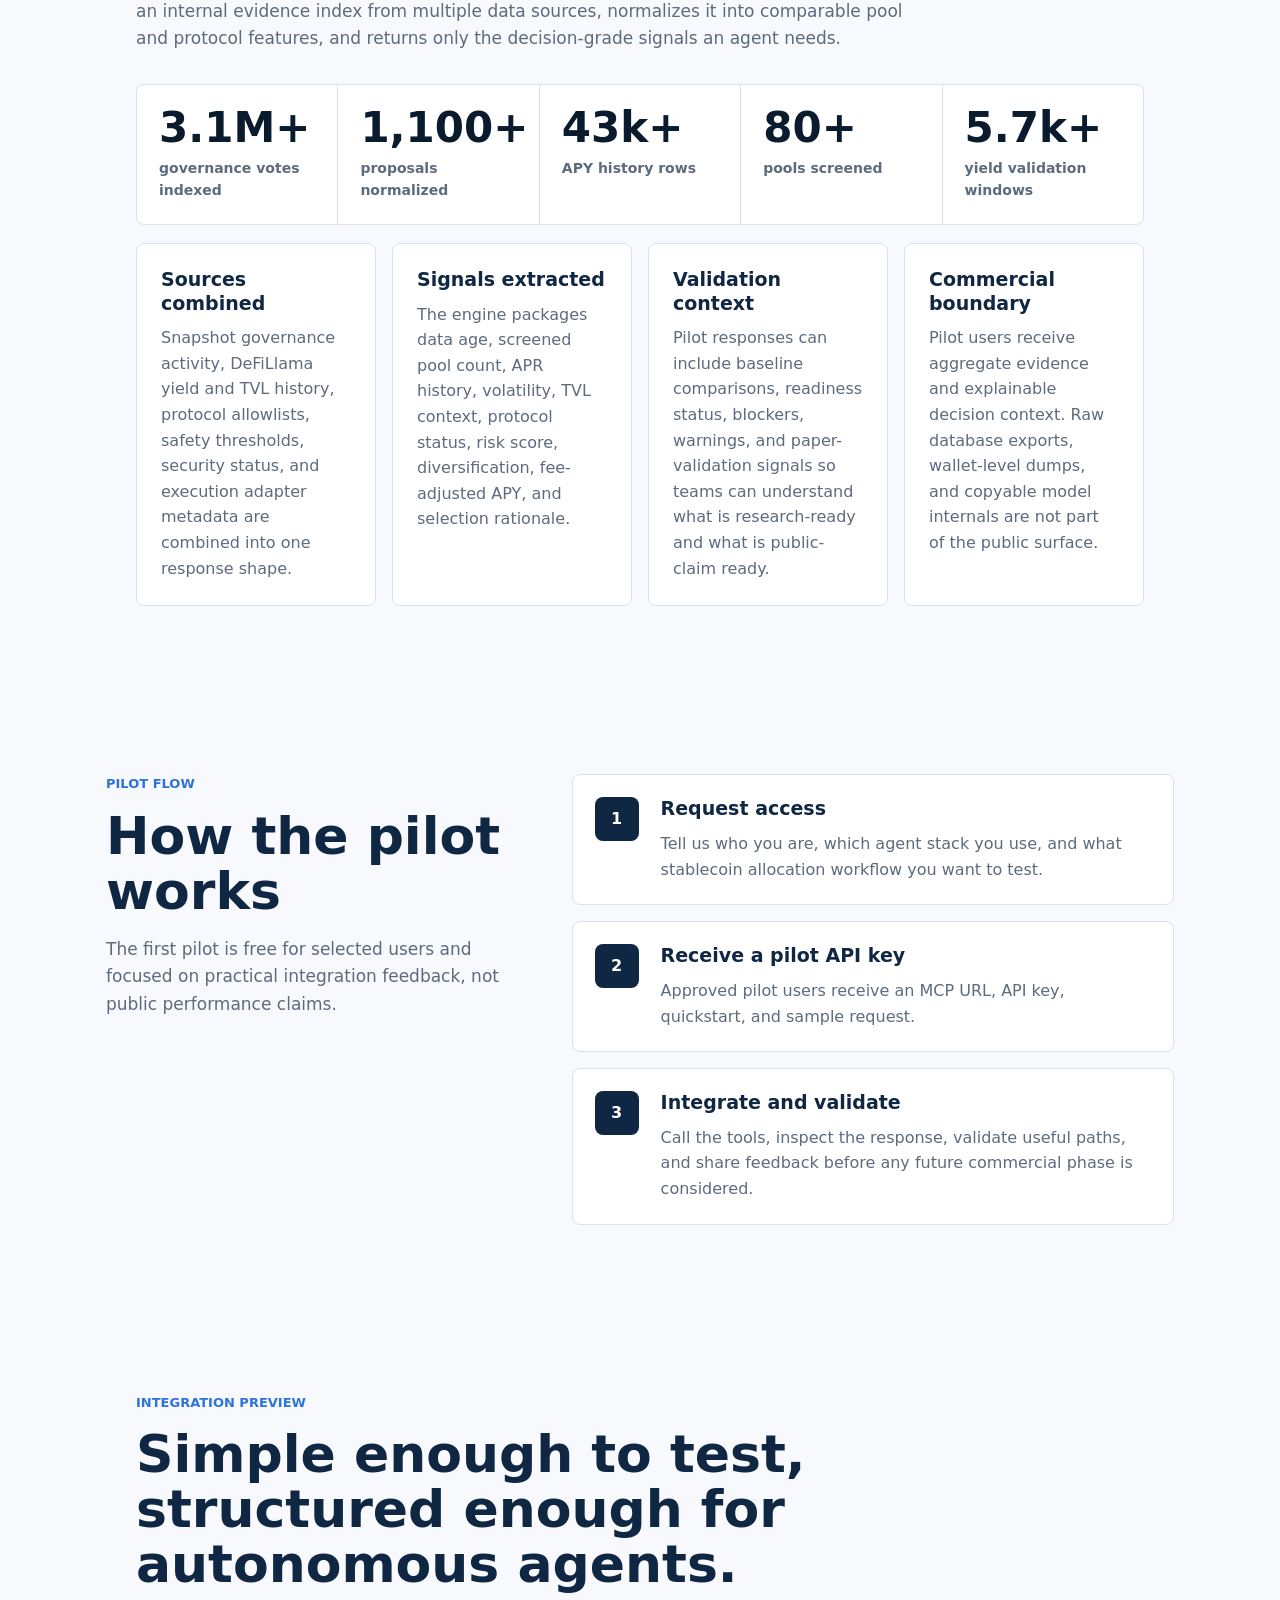
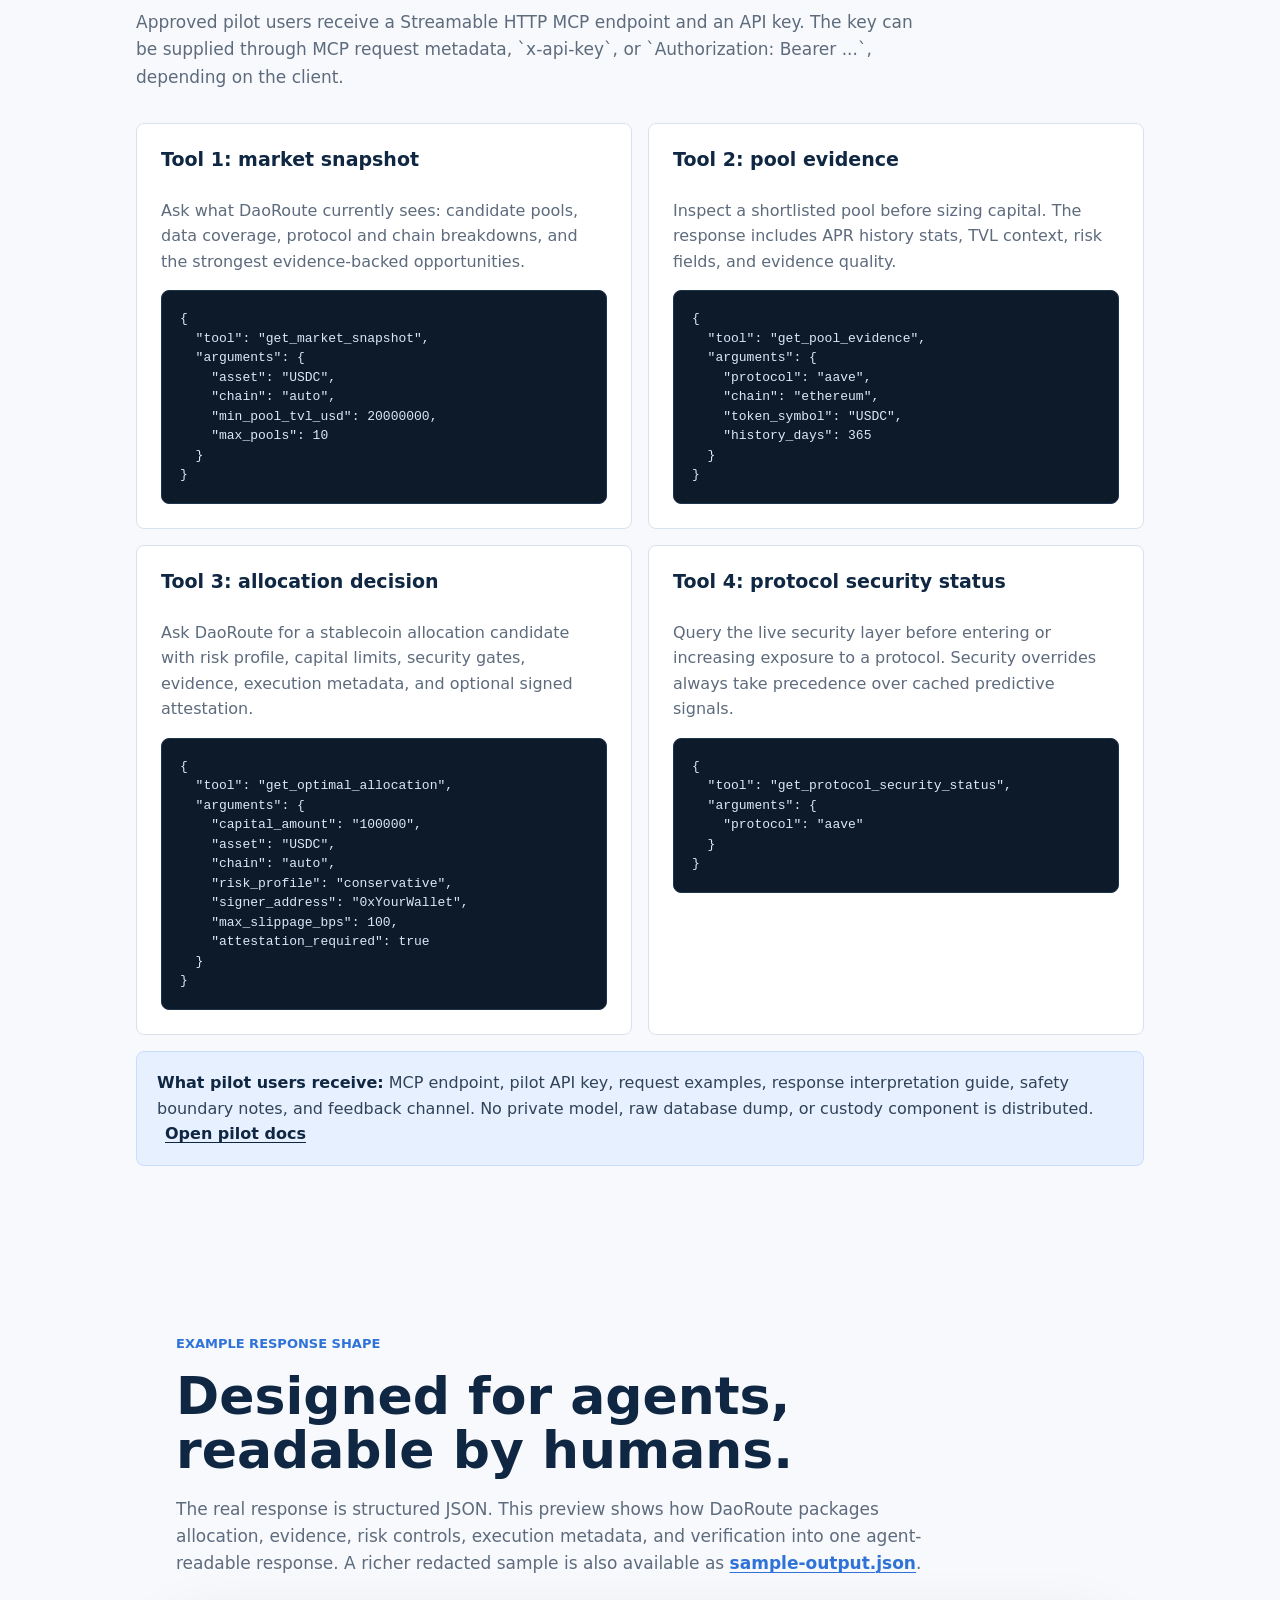
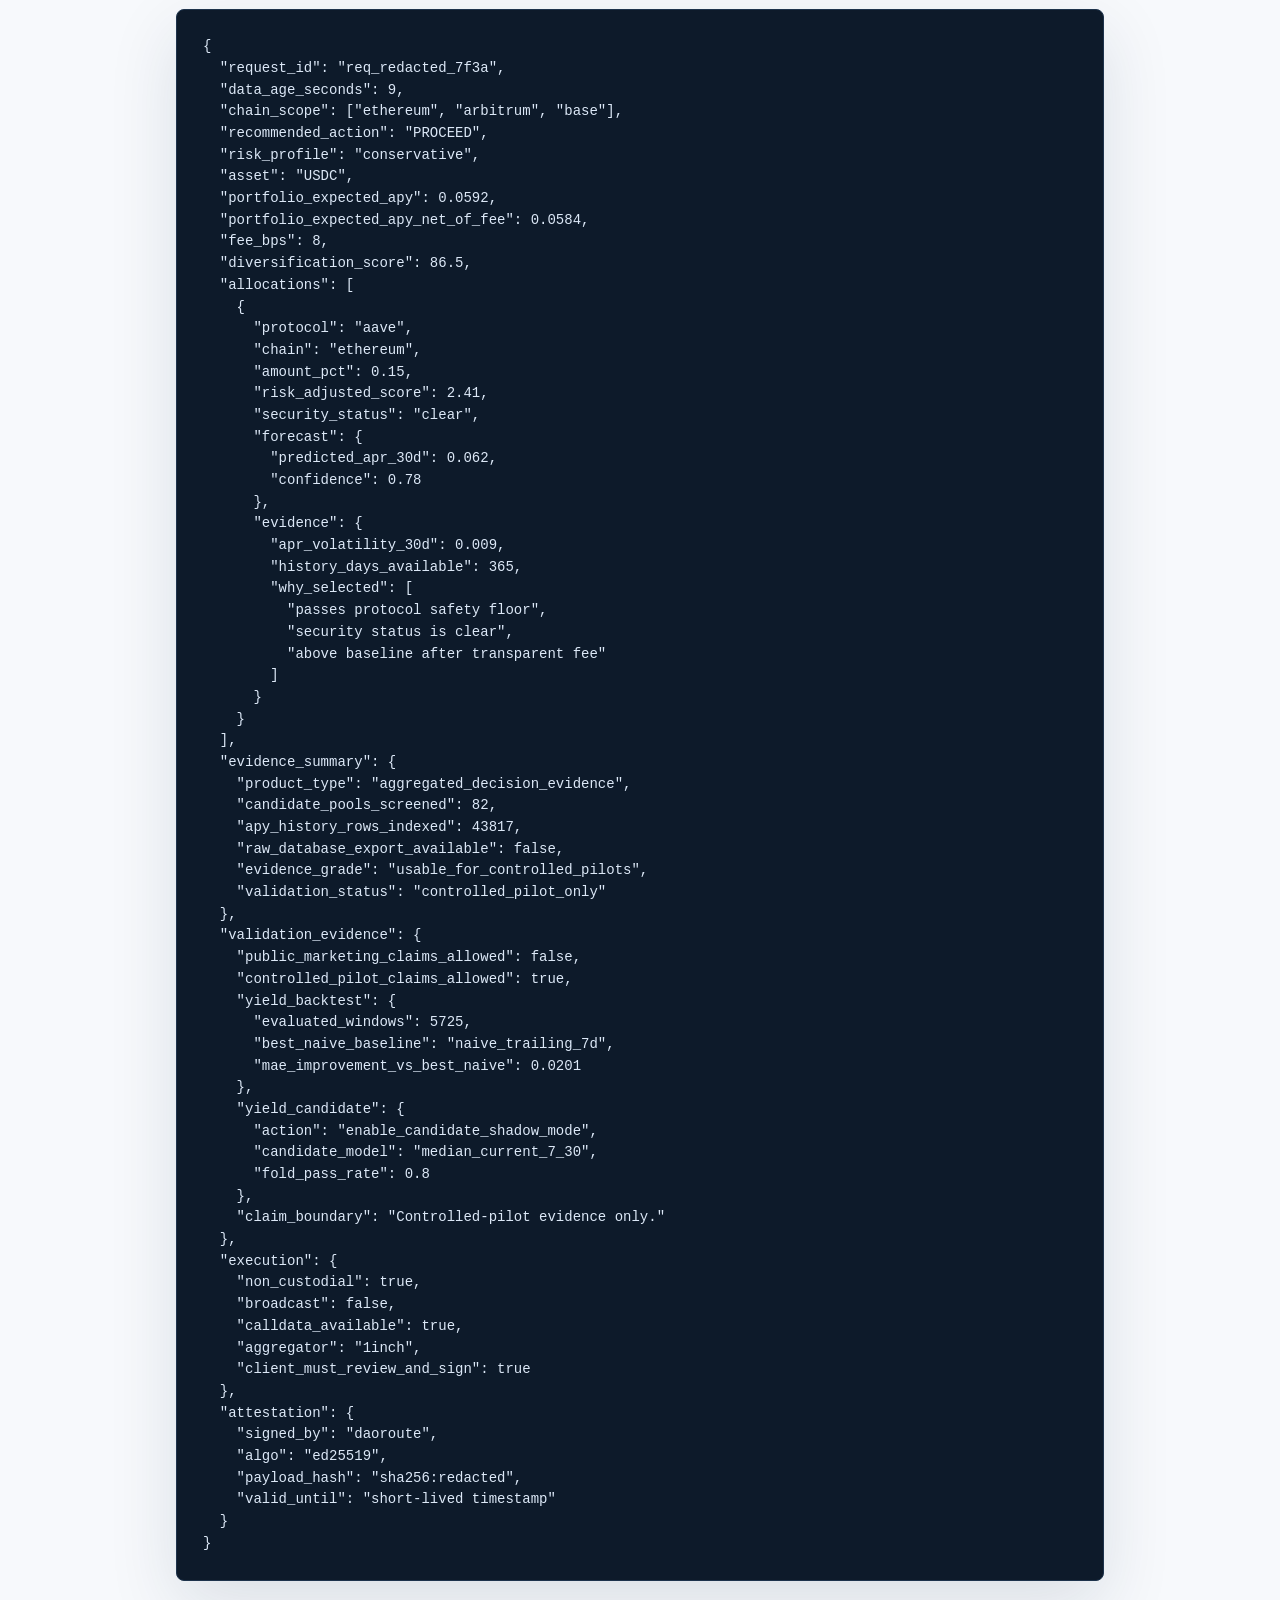
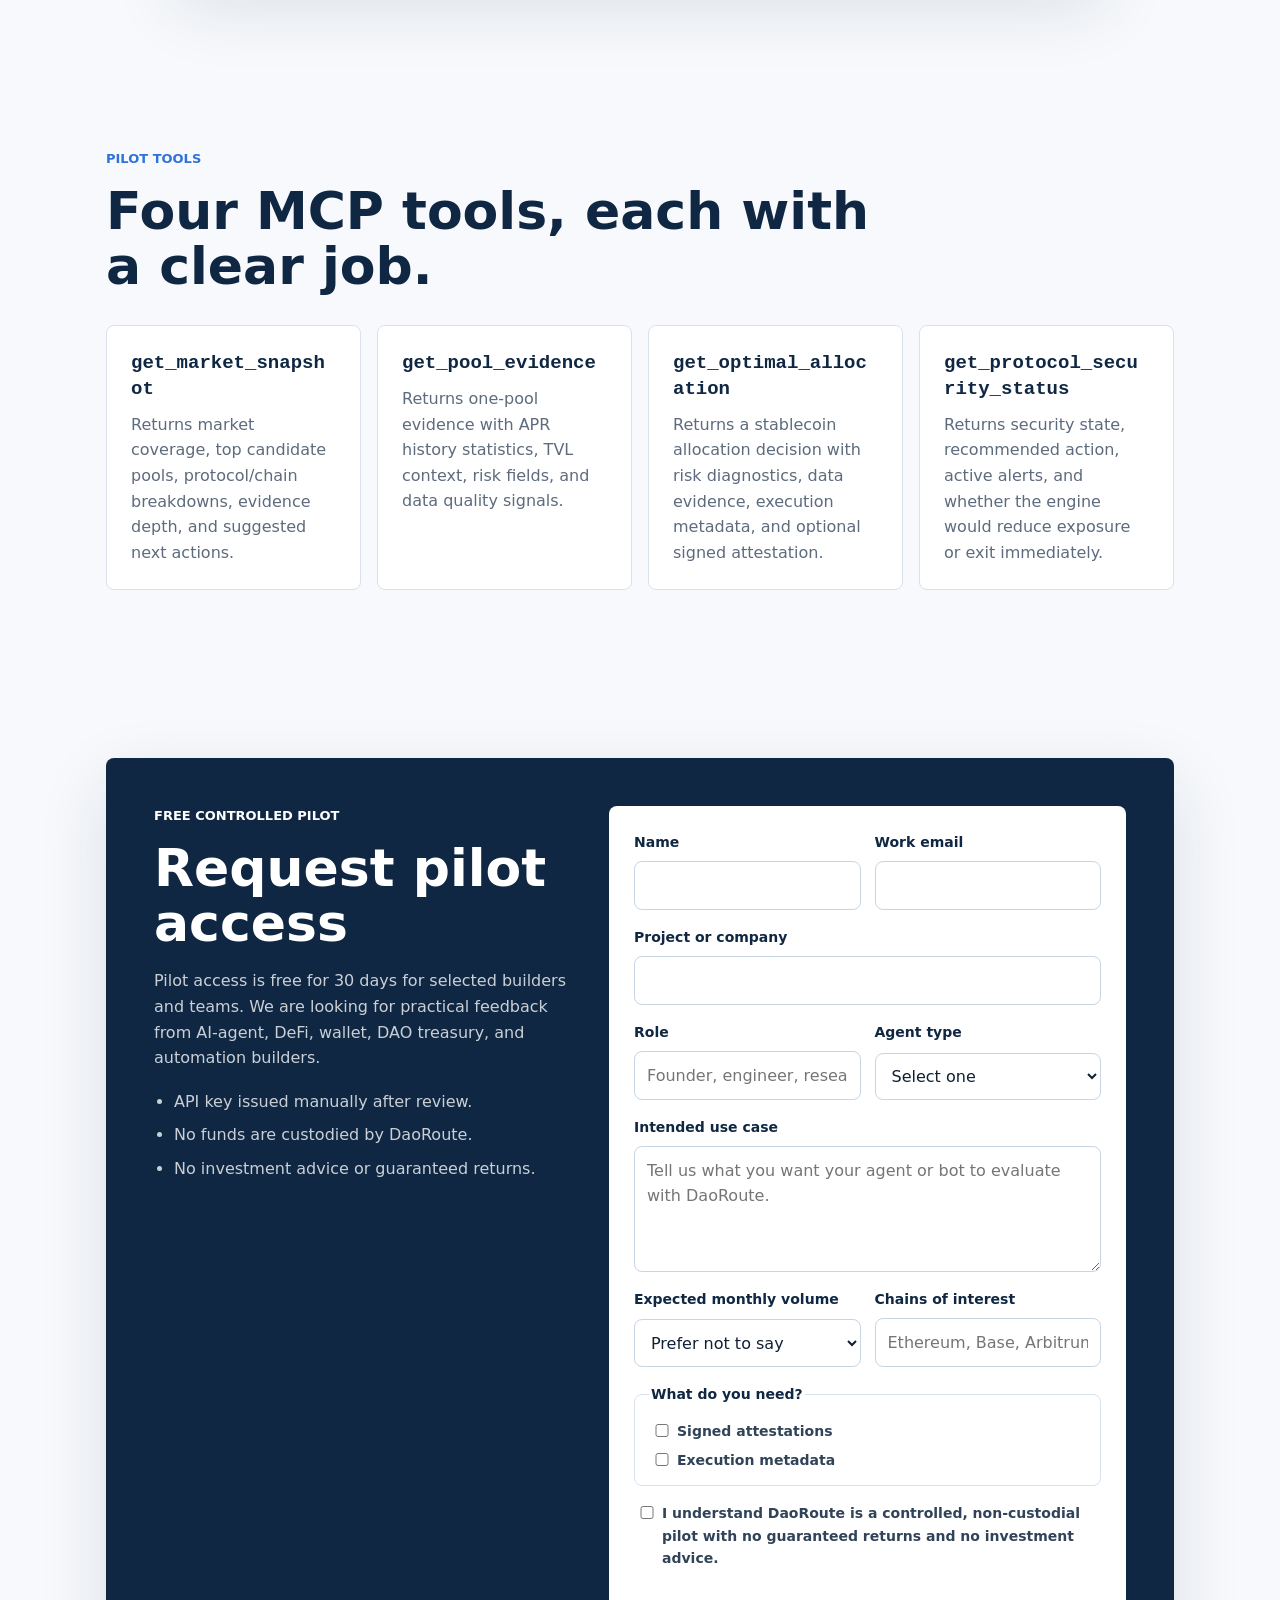
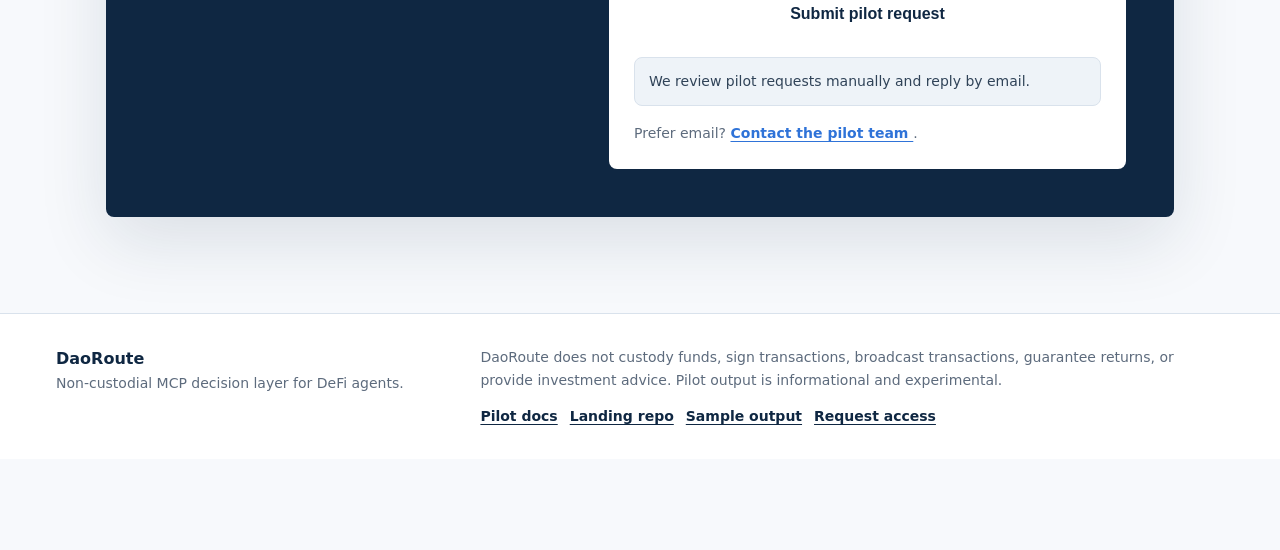
==== commit 1fa0048b: "chore: align pilot claims conservatively" ====
--- a/index.html
+++ b/index.html
@@ -252,7 +252,7 @@
 
         <div class="data-metrics" aria-label="Pilot data index snapshot">
           <div>
-            <span>3.2M+</span>
+            <span>3.1M+</span>
             <p>governance votes indexed</p>
           </div>
           <div>
@@ -346,7 +346,7 @@
               <h3>Integrate and validate</h3>
               <p>
                 Call the tools, inspect the response, validate useful paths, and
-                share feedback before any paid plan is introduced.
+                share feedback before any future commercial phase is considered.
               </p>
             </div>
           </li>
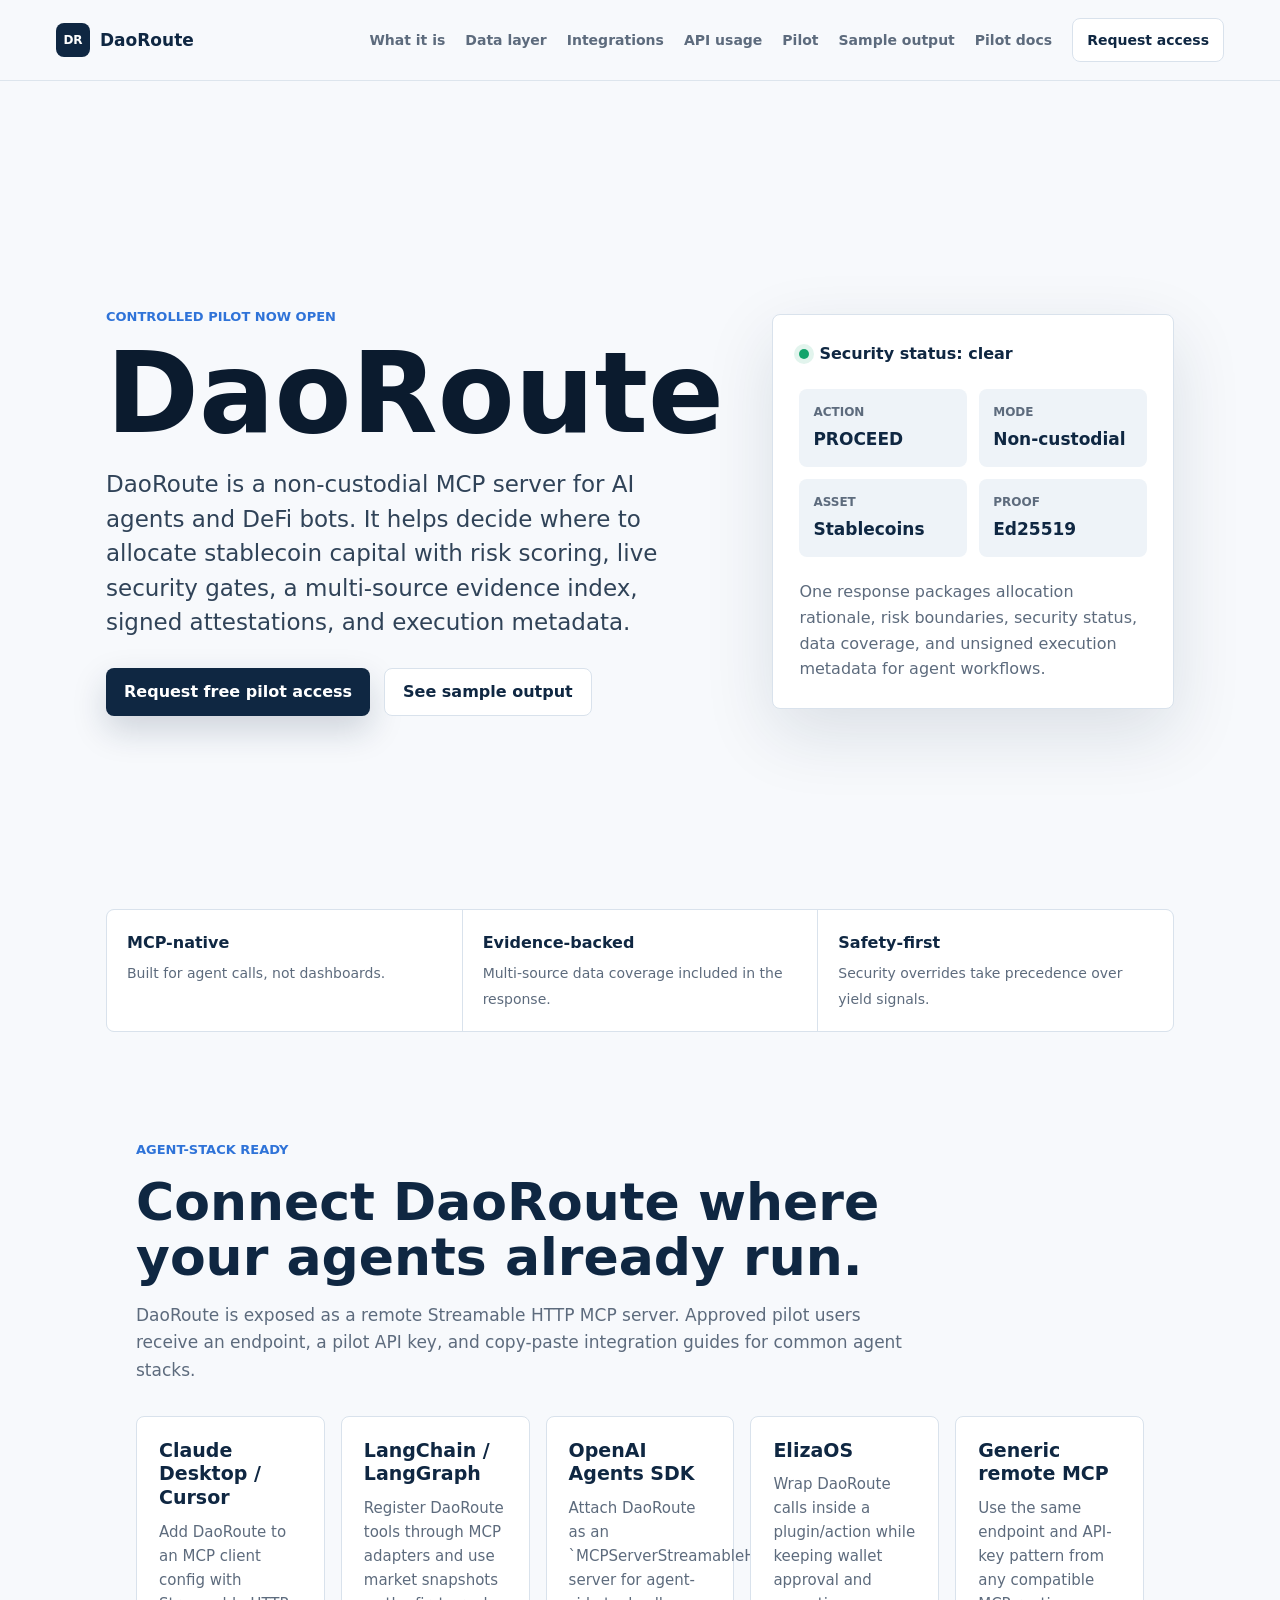
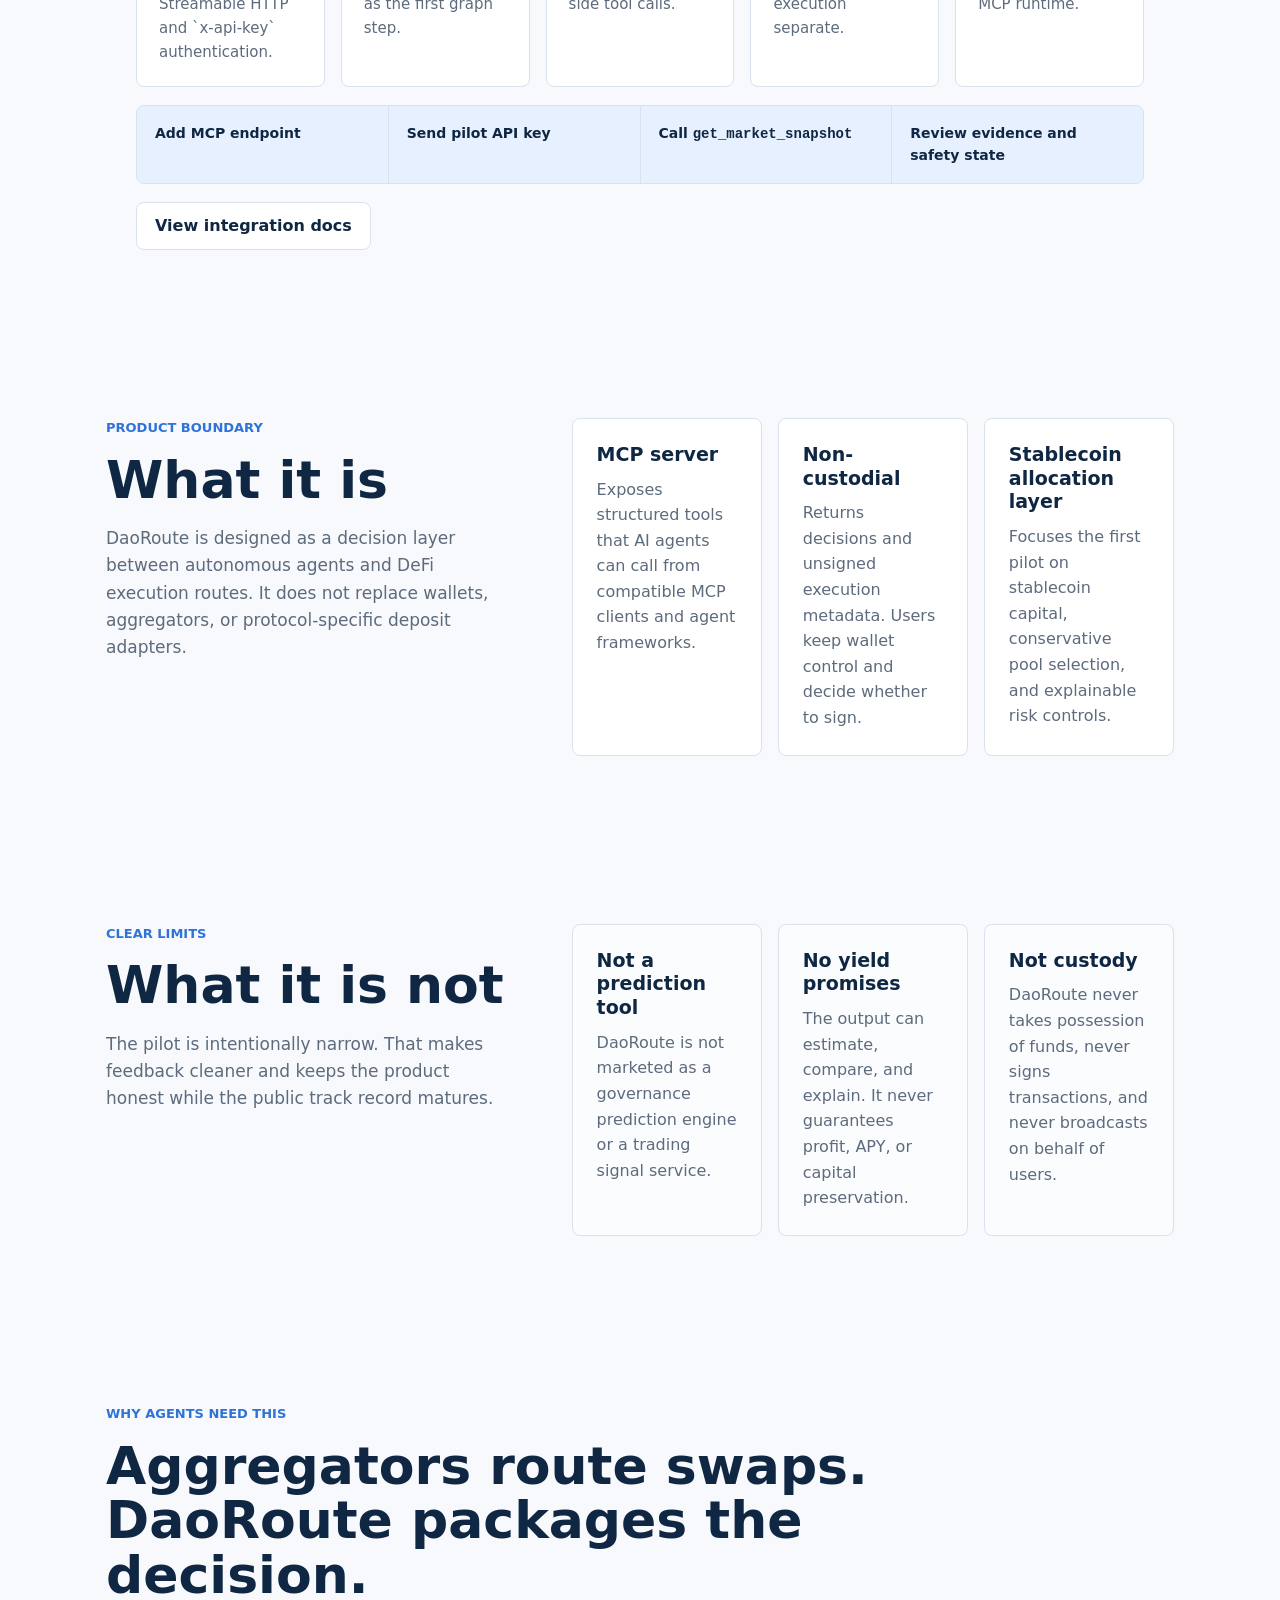
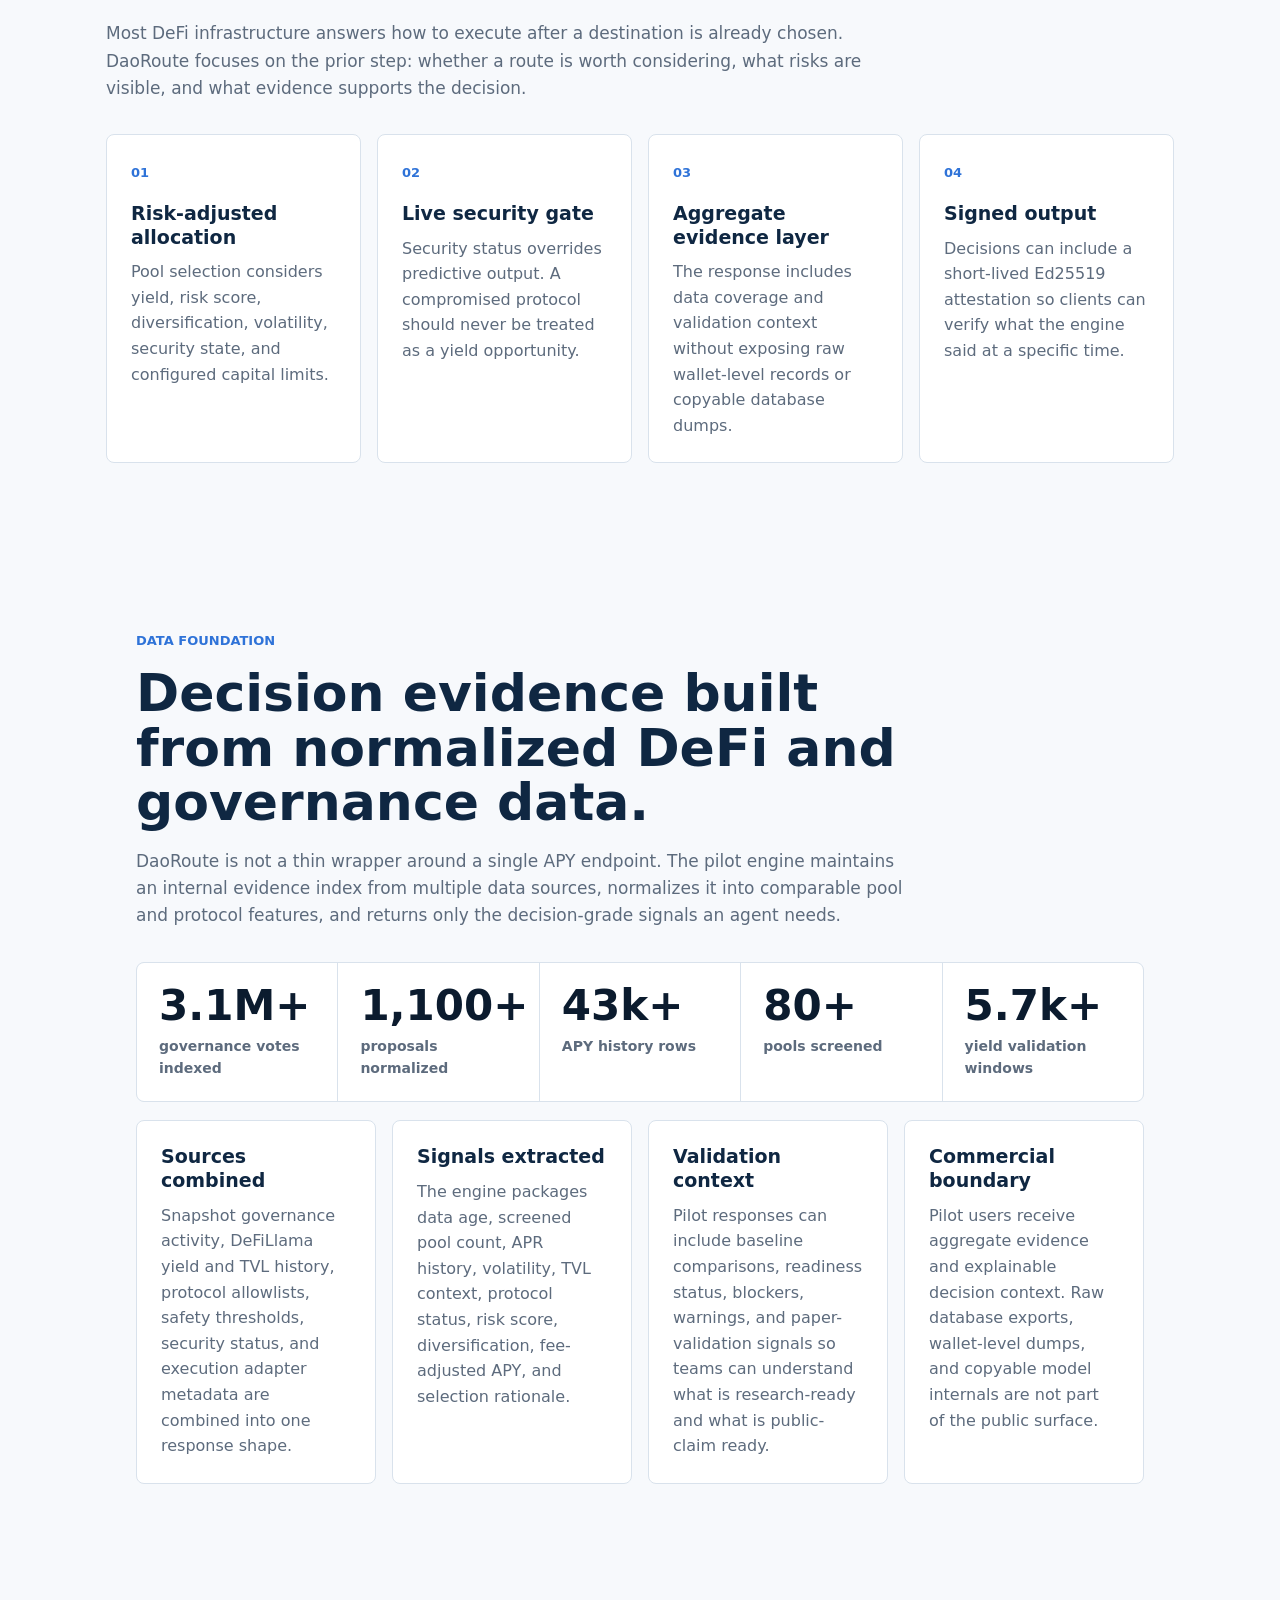
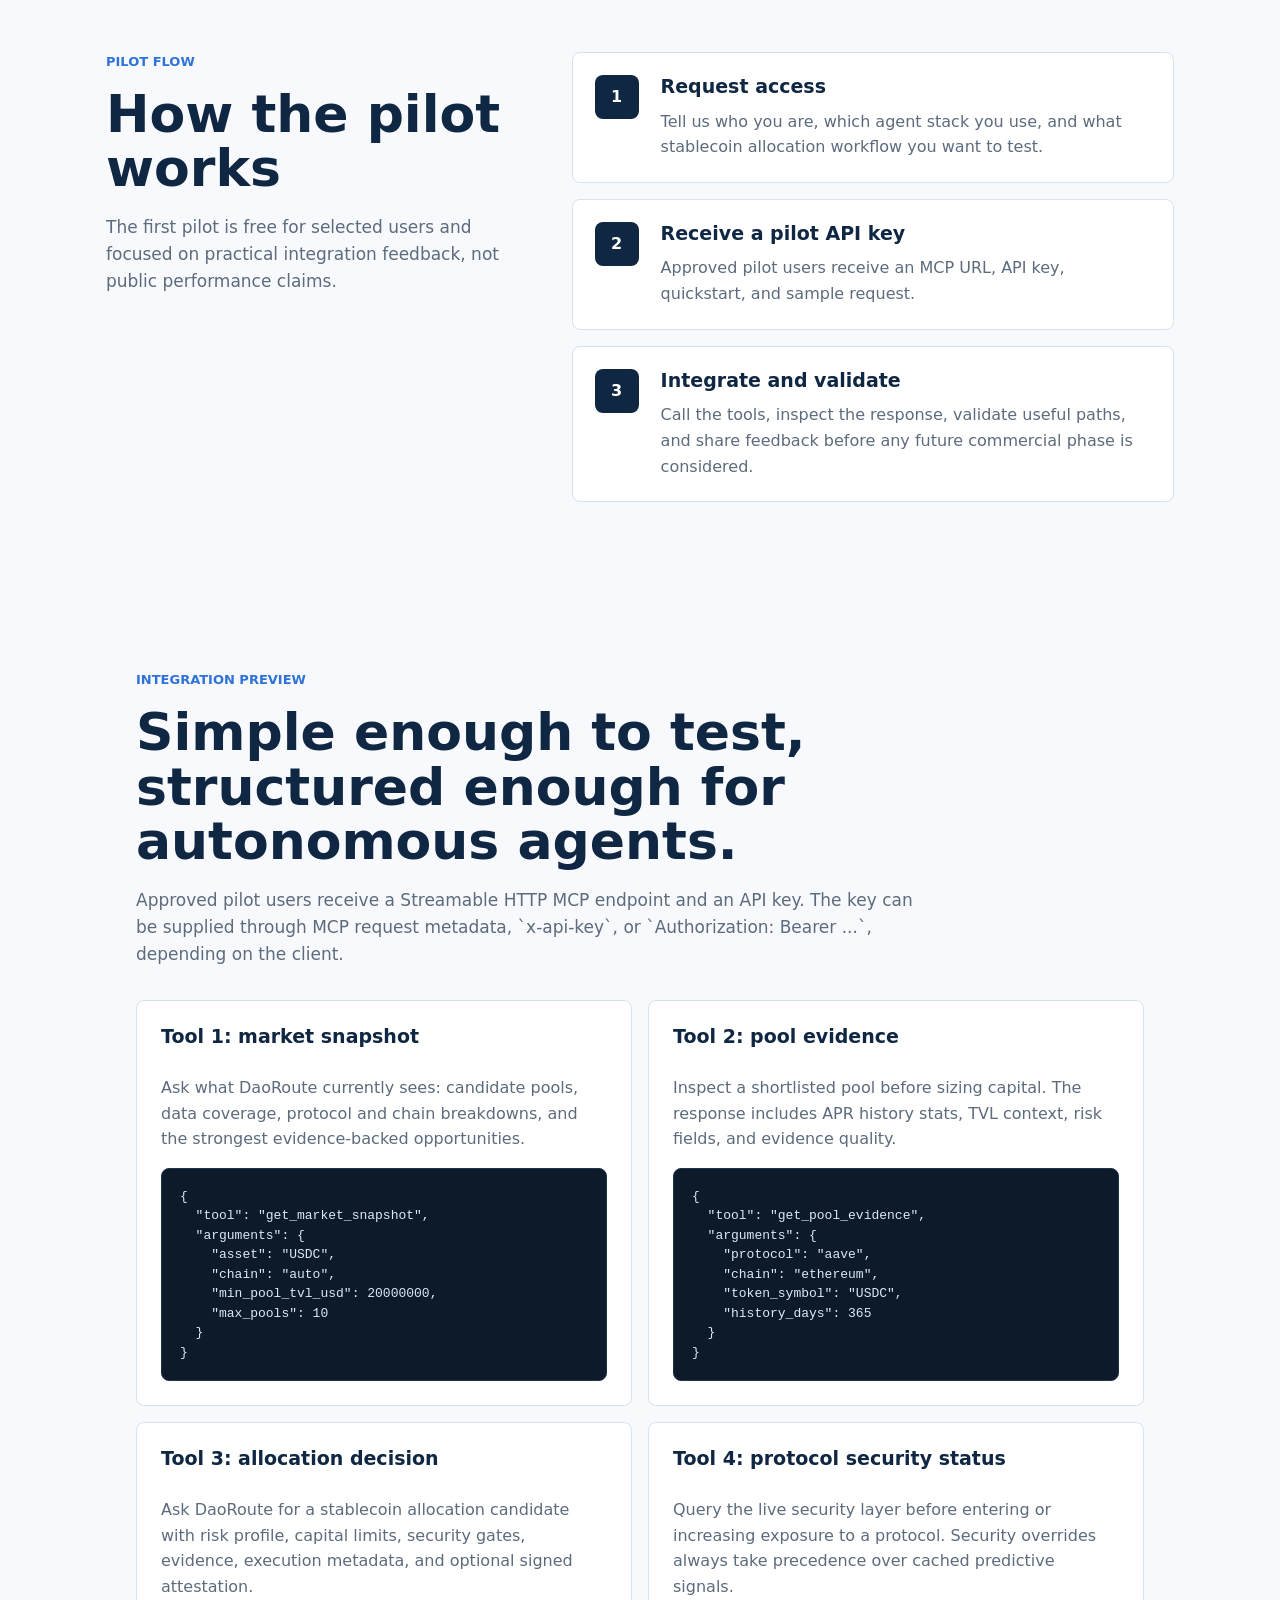
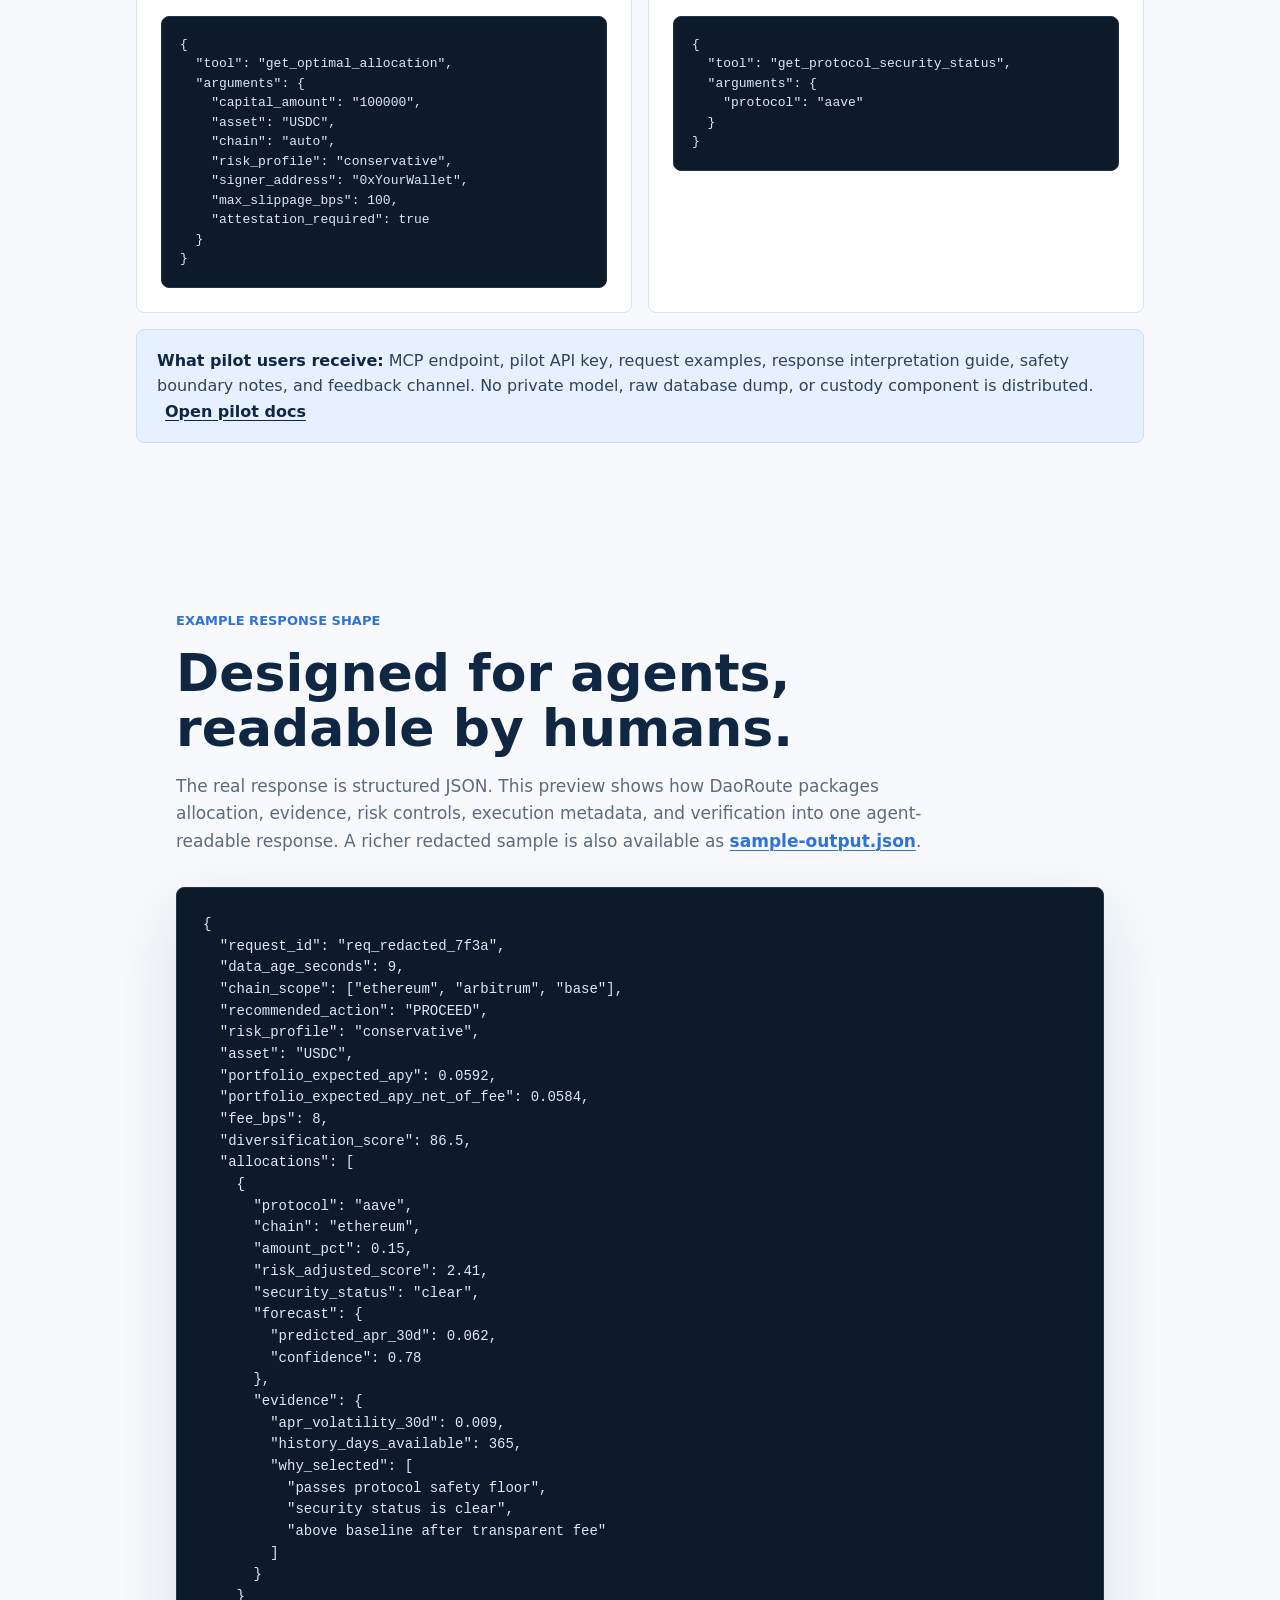
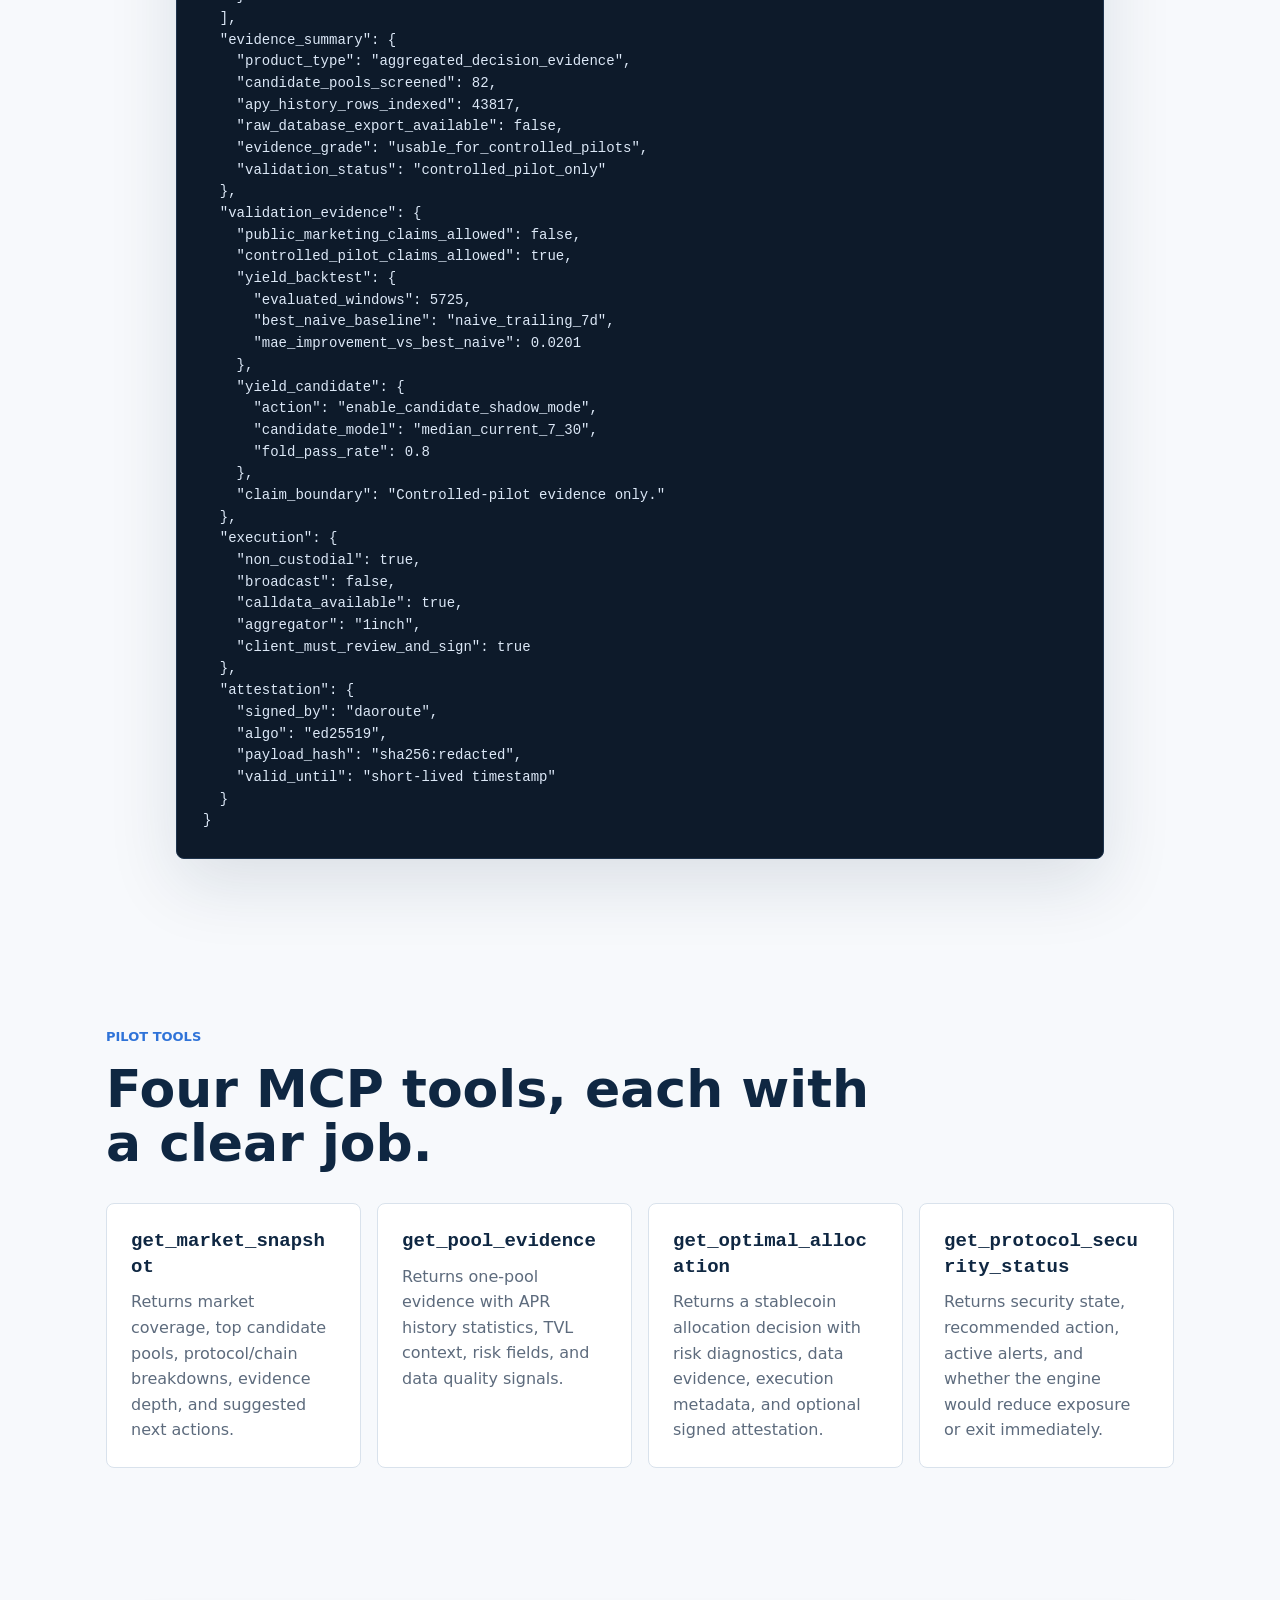
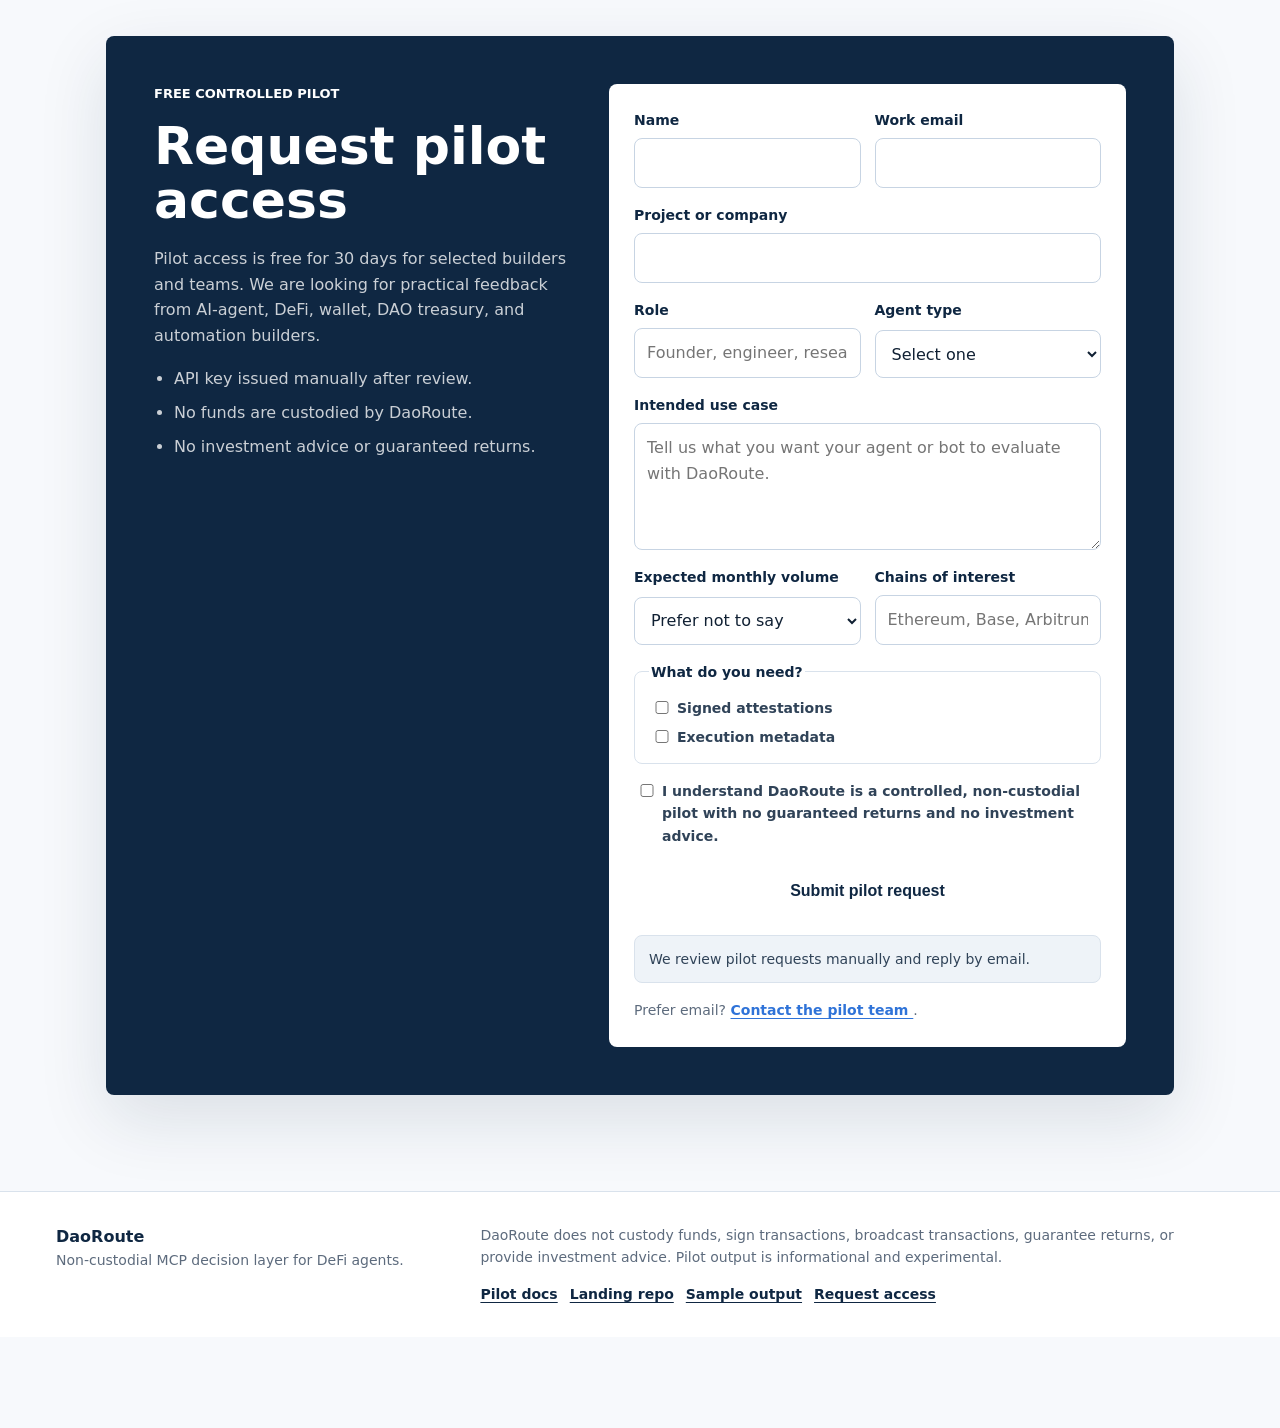
==== commit c951261d: "feat: add integration stack section" ====
--- a/index.html
+++ b/index.html
@@ -45,6 +45,7 @@
       <nav class="nav" aria-label="Primary navigation">
         <a href="#what-it-is">What it is</a>
         <a href="#data-layer">Data layer</a>
+        <a href="#integrations">Integrations</a>
         <a href="#api-usage">API usage</a>
         <a href="#pilot">Pilot</a>
         <a href="#sample-output">Sample output</a>
@@ -120,6 +121,70 @@
             <span>Security overrides take precedence over yield signals.</span>
           </div>
         </div>
+      </section>
+
+      <section id="integrations" class="section integrations-section">
+        <div class="section-heading">
+          <p class="eyebrow">Agent-stack ready</p>
+          <h2>Connect DaoRoute where your agents already run.</h2>
+          <p>
+            DaoRoute is exposed as a remote Streamable HTTP MCP server. Approved
+            pilot users receive an endpoint, a pilot API key, and copy-paste
+            integration guides for common agent stacks.
+          </p>
+        </div>
+
+        <div class="stack-grid" aria-label="Supported pilot integration guides">
+          <article class="stack-card">
+            <h3>Claude Desktop / Cursor</h3>
+            <p>
+              Add DaoRoute to an MCP client config with Streamable HTTP and
+              `x-api-key` authentication.
+            </p>
+          </article>
+          <article class="stack-card">
+            <h3>LangChain / LangGraph</h3>
+            <p>
+              Register DaoRoute tools through MCP adapters and use market
+              snapshots as the first graph step.
+            </p>
+          </article>
+          <article class="stack-card">
+            <h3>OpenAI Agents SDK</h3>
+            <p>
+              Attach DaoRoute as an `MCPServerStreamableHttp` server for
+              agent-side tool calls.
+            </p>
+          </article>
+          <article class="stack-card">
+            <h3>ElizaOS</h3>
+            <p>
+              Wrap DaoRoute calls inside a plugin/action while keeping wallet
+              approval and execution separate.
+            </p>
+          </article>
+          <article class="stack-card">
+            <h3>Generic remote MCP</h3>
+            <p>
+              Use the same endpoint and API-key pattern from any compatible MCP
+              runtime.
+            </p>
+          </article>
+        </div>
+
+        <div class="integration-flow">
+          <span>Add MCP endpoint</span>
+          <span>Send pilot API key</span>
+          <span>Call <code>get_market_snapshot</code></span>
+          <span>Review evidence and safety state</span>
+        </div>
+
+        <a
+          class="button button-secondary docs-button"
+          href="https://github.com/DAltieri86/DAORoute-mcp/tree/main/integrations"
+        >
+          View integration docs
+        </a>
       </section>
 
       <section id="what-it-is" class="section split">
--- a/styles.css
+++ b/styles.css
@@ -326,6 +326,64 @@
   font-size: 14px;
 }
 
+.integrations-section {
+  max-width: 1120px;
+}
+
+.stack-grid {
+  display: grid;
+  grid-template-columns: repeat(5, minmax(0, 1fr));
+  gap: 16px;
+}
+
+.stack-card {
+  min-width: 0;
+  min-height: 214px;
+  padding: 22px;
+  background: var(--surface);
+  border: 1px solid var(--line);
+  border-radius: var(--radius);
+}
+
+.stack-card h3 {
+  overflow-wrap: anywhere;
+  word-break: normal;
+}
+
+.stack-card p {
+  margin-bottom: 0;
+  color: var(--muted);
+  font-size: 15px;
+}
+
+.integration-flow {
+  display: grid;
+  grid-template-columns: repeat(4, minmax(0, 1fr));
+  gap: 1px;
+  overflow: hidden;
+  margin-top: 18px;
+  background: var(--line);
+  border: 1px solid var(--line);
+  border-radius: var(--radius);
+}
+
+.integration-flow span {
+  min-width: 0;
+  padding: 16px 18px;
+  color: var(--primary);
+  background: var(--accent-soft);
+  font-size: 14px;
+  font-weight: 760;
+}
+
+.integration-flow code {
+  overflow-wrap: anywhere;
+}
+
+.docs-button {
+  margin-top: 18px;
+}
+
 .cards {
   display: grid;
   gap: 16px;
@@ -826,9 +884,10 @@
 
   .cards.three,
   .cards.four,
-  .feature-grid,
-  .data-grid,
-  .integration-grid {
+    .feature-grid,
+    .data-grid,
+    .stack-grid,
+    .integration-grid {
     grid-template-columns: repeat(2, minmax(0, 1fr));
   }
 
@@ -865,11 +924,13 @@
   .cards.two,
   .cards.four,
   .feature-grid,
-  .data-grid,
-  .data-metrics,
-  .form-grid,
-  .integration-grid,
-  .metrics-grid {
+    .data-grid,
+    .data-metrics,
+    .stack-grid,
+    .integration-flow,
+    .form-grid,
+    .integration-grid,
+    .metrics-grid {
     grid-template-columns: 1fr;
   }
 
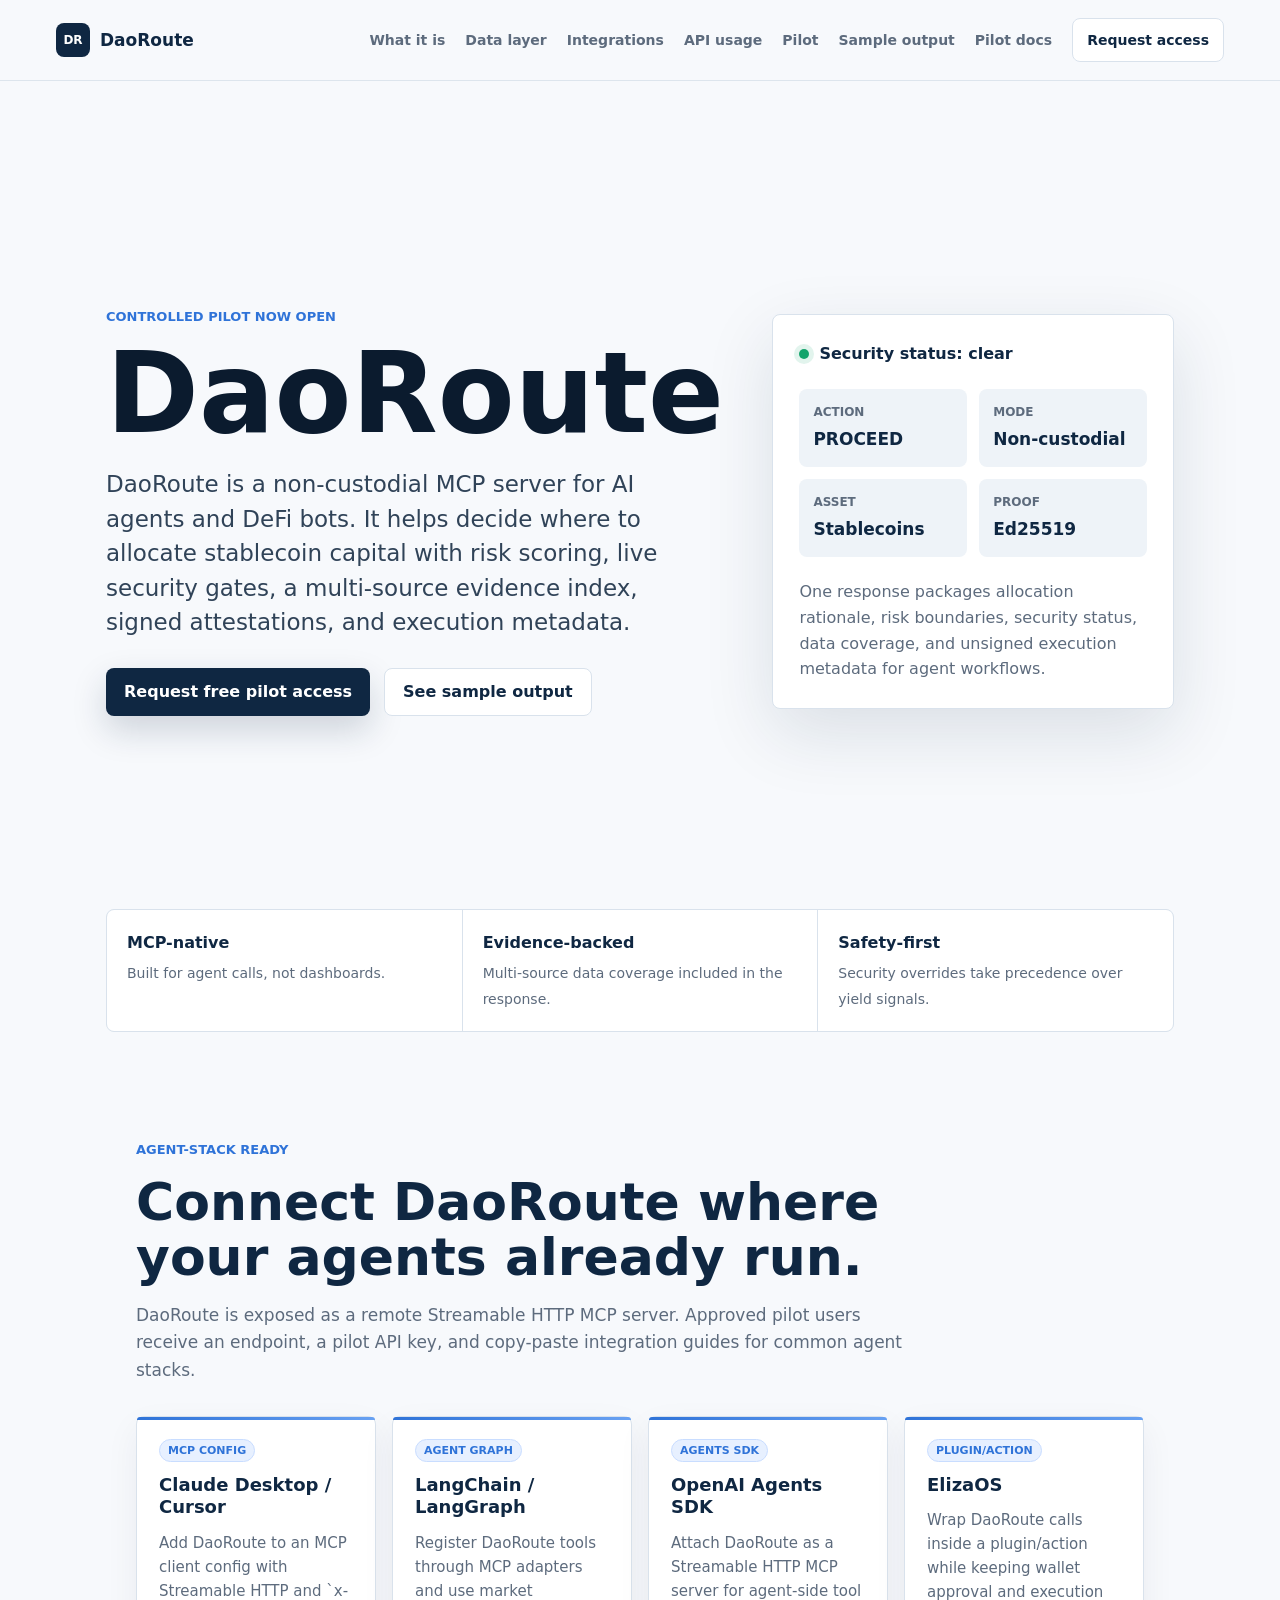
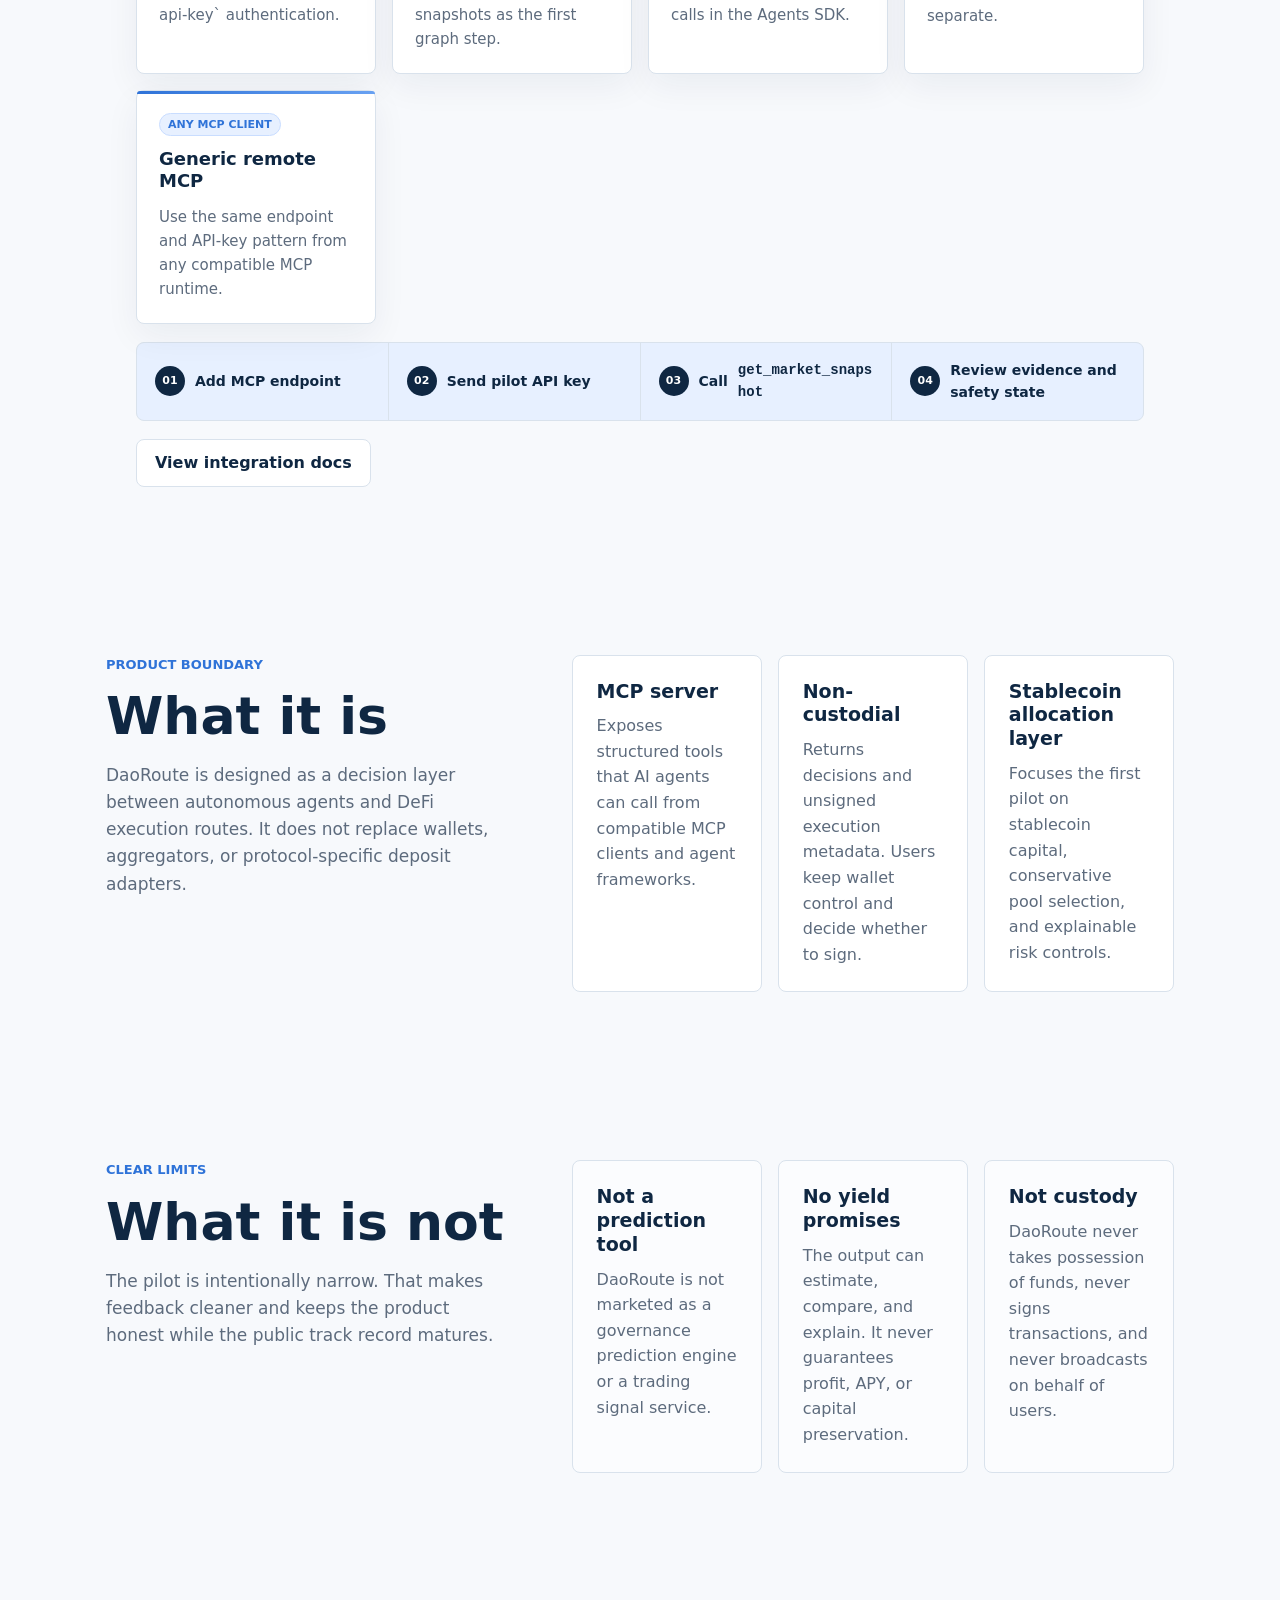
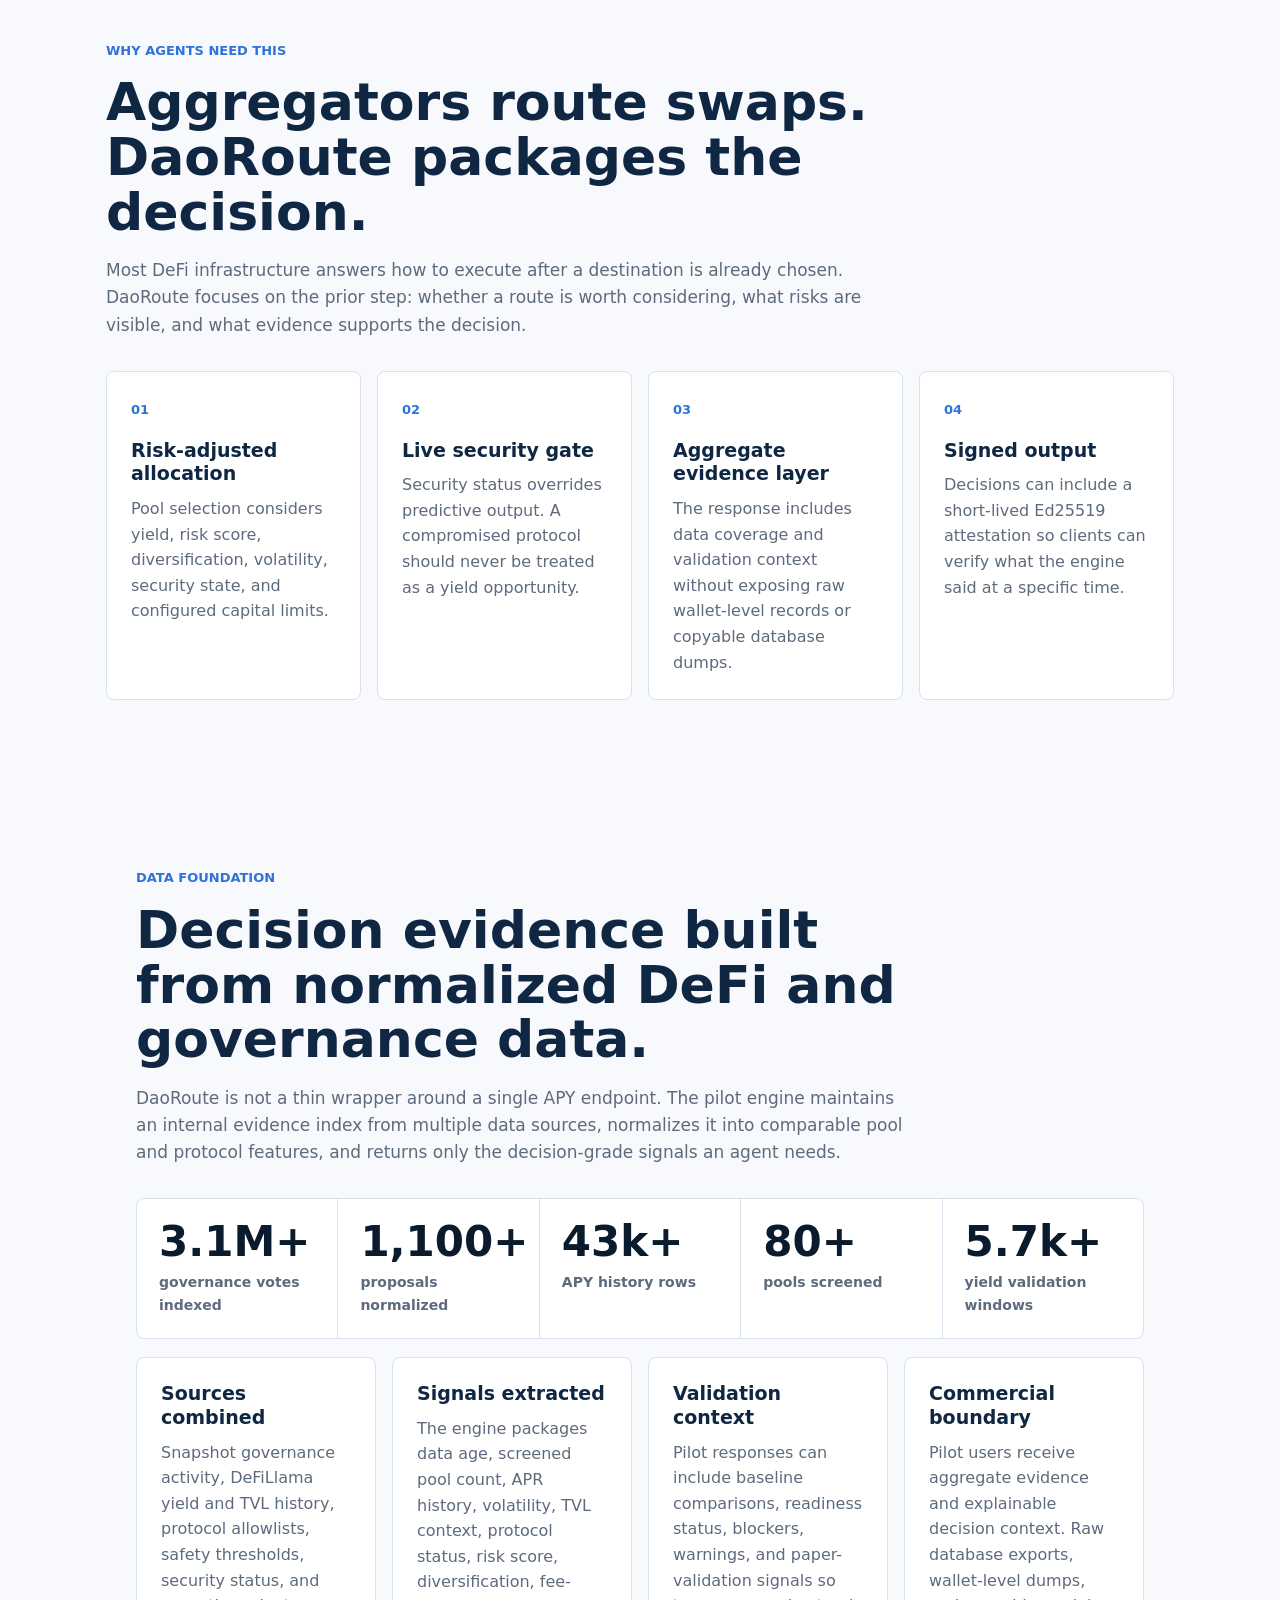
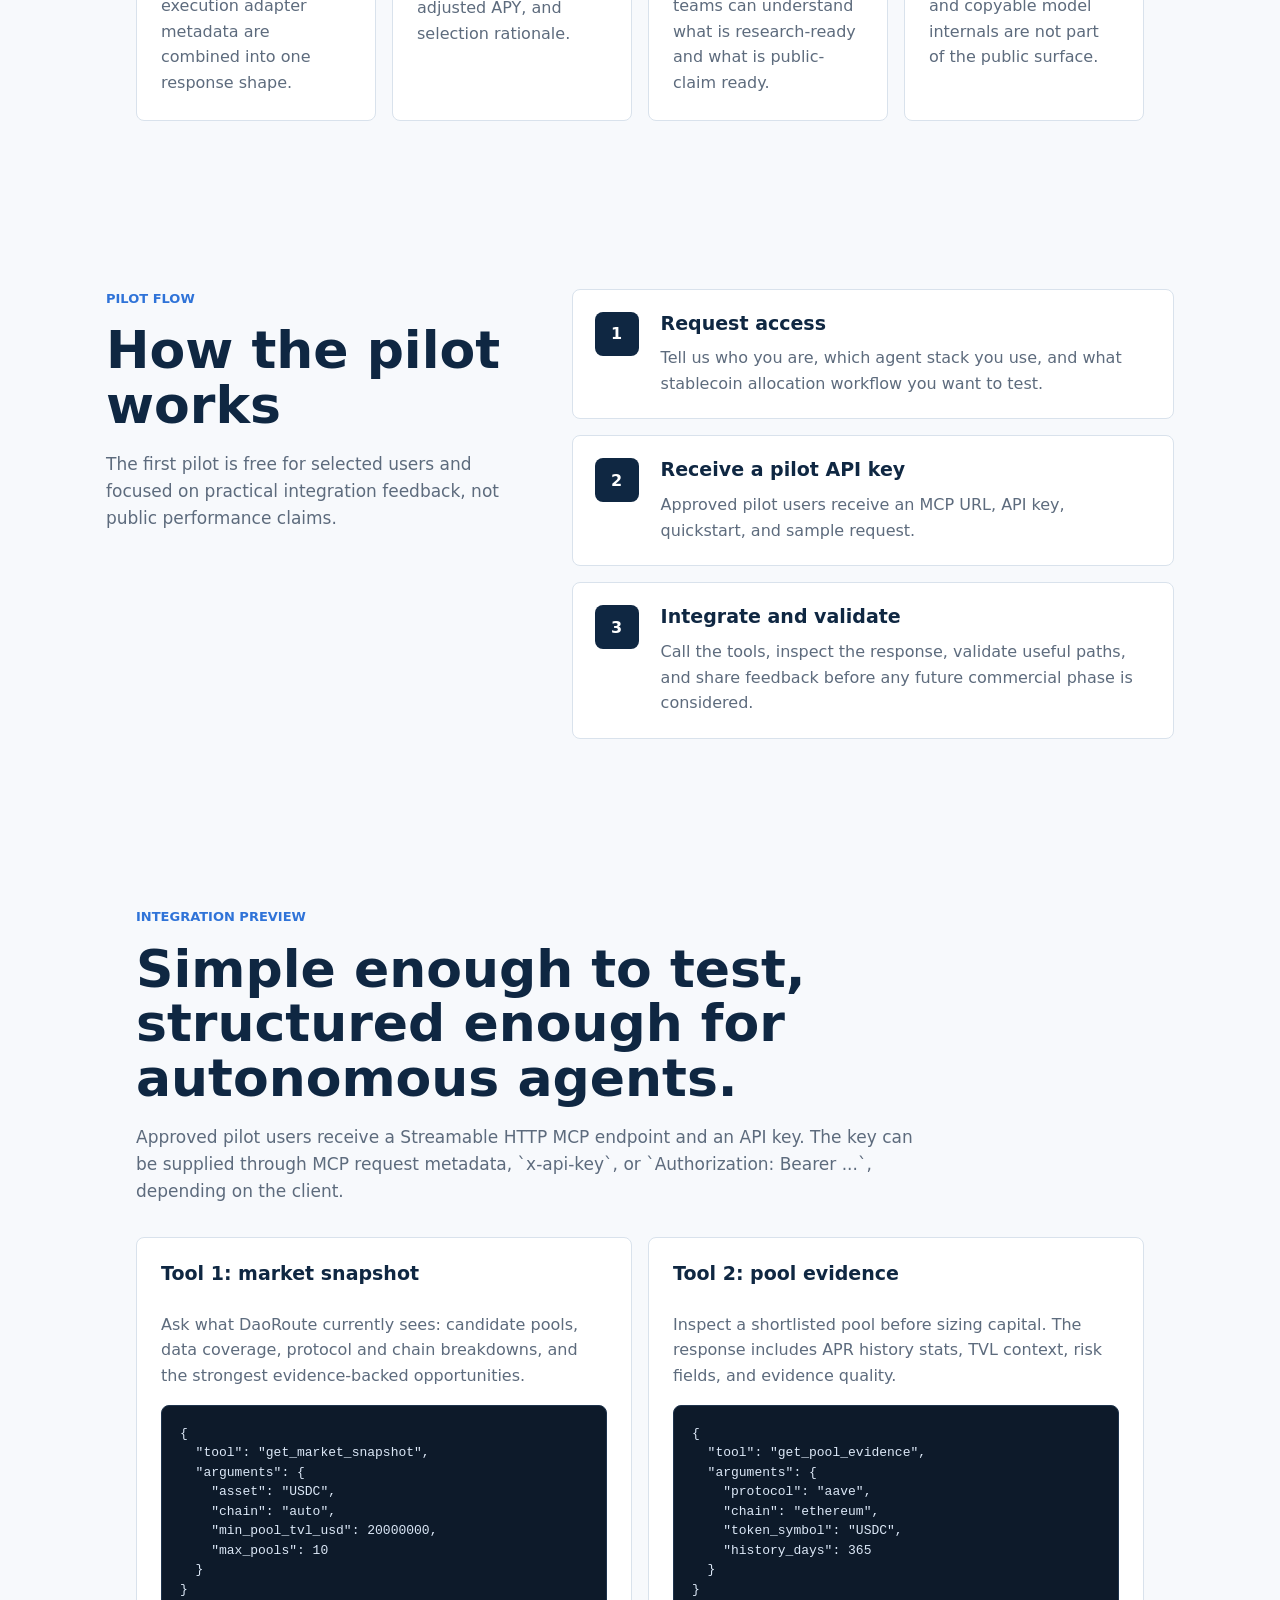
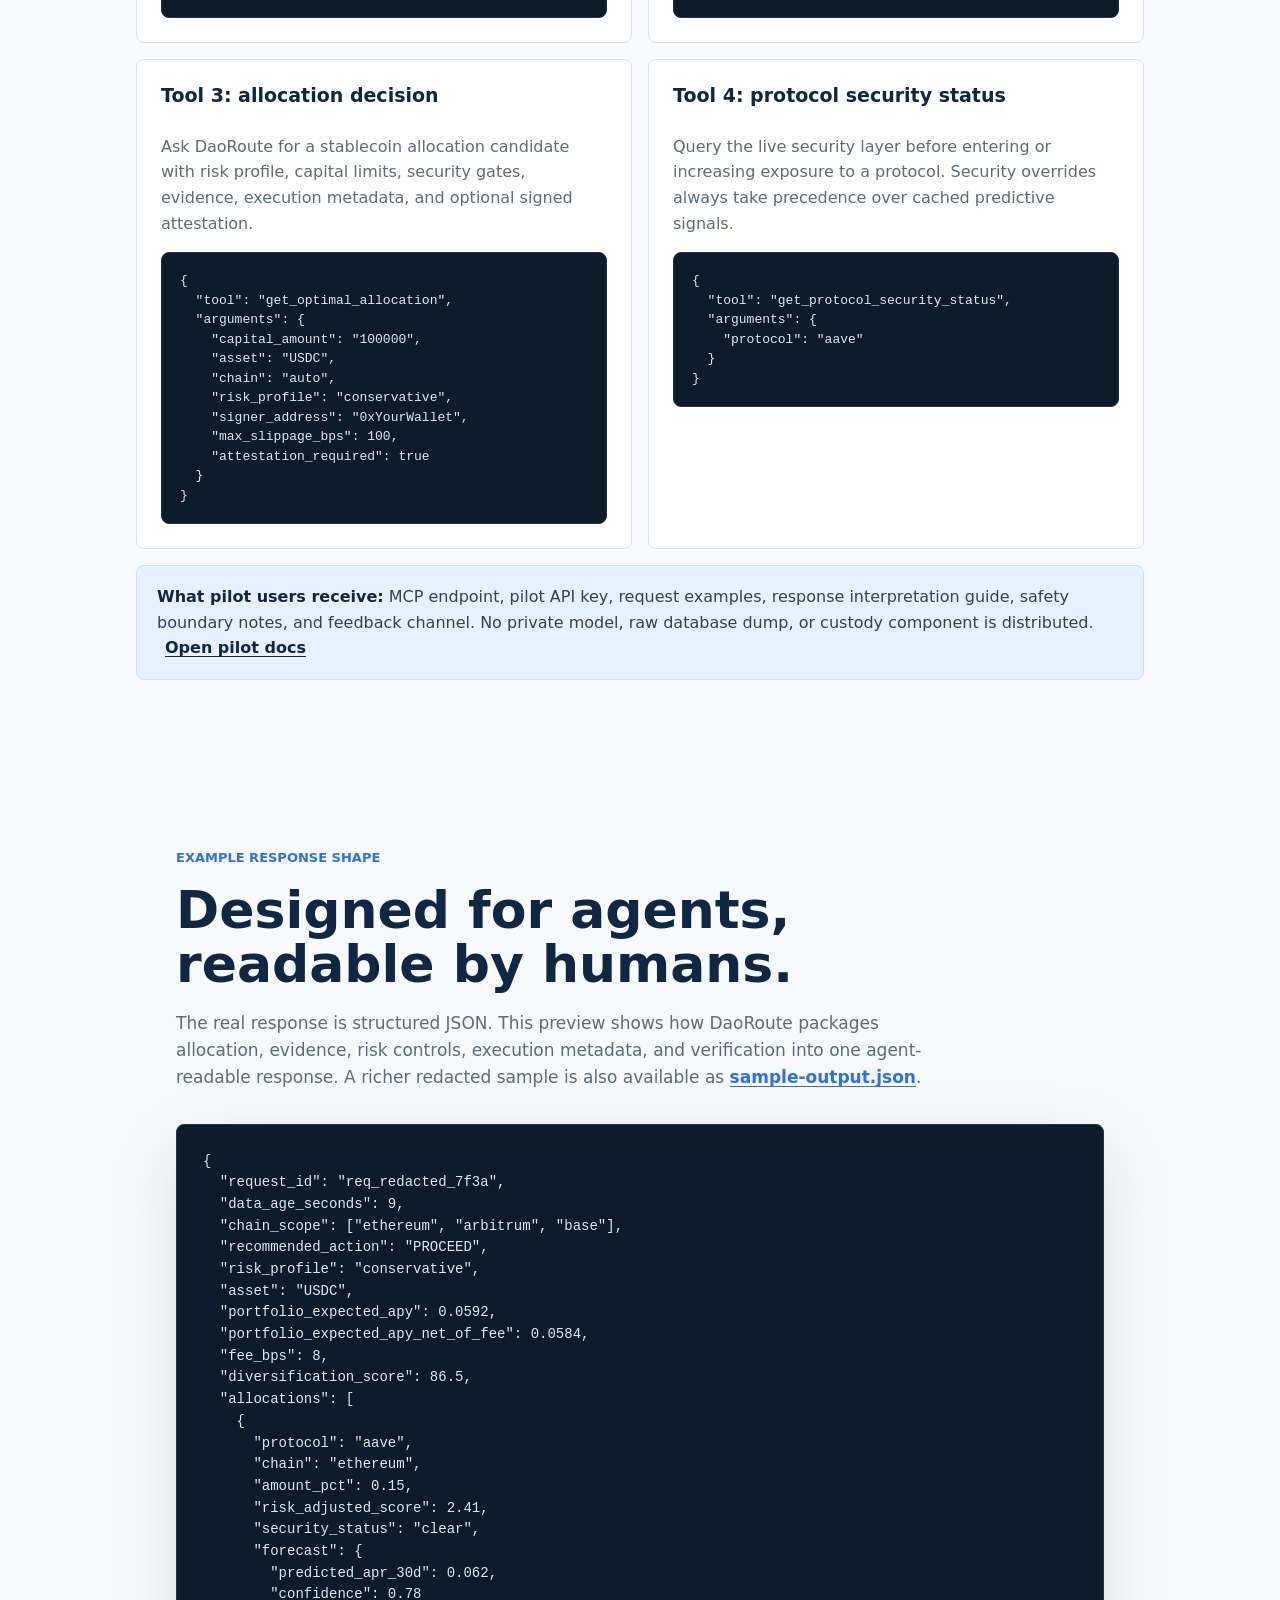
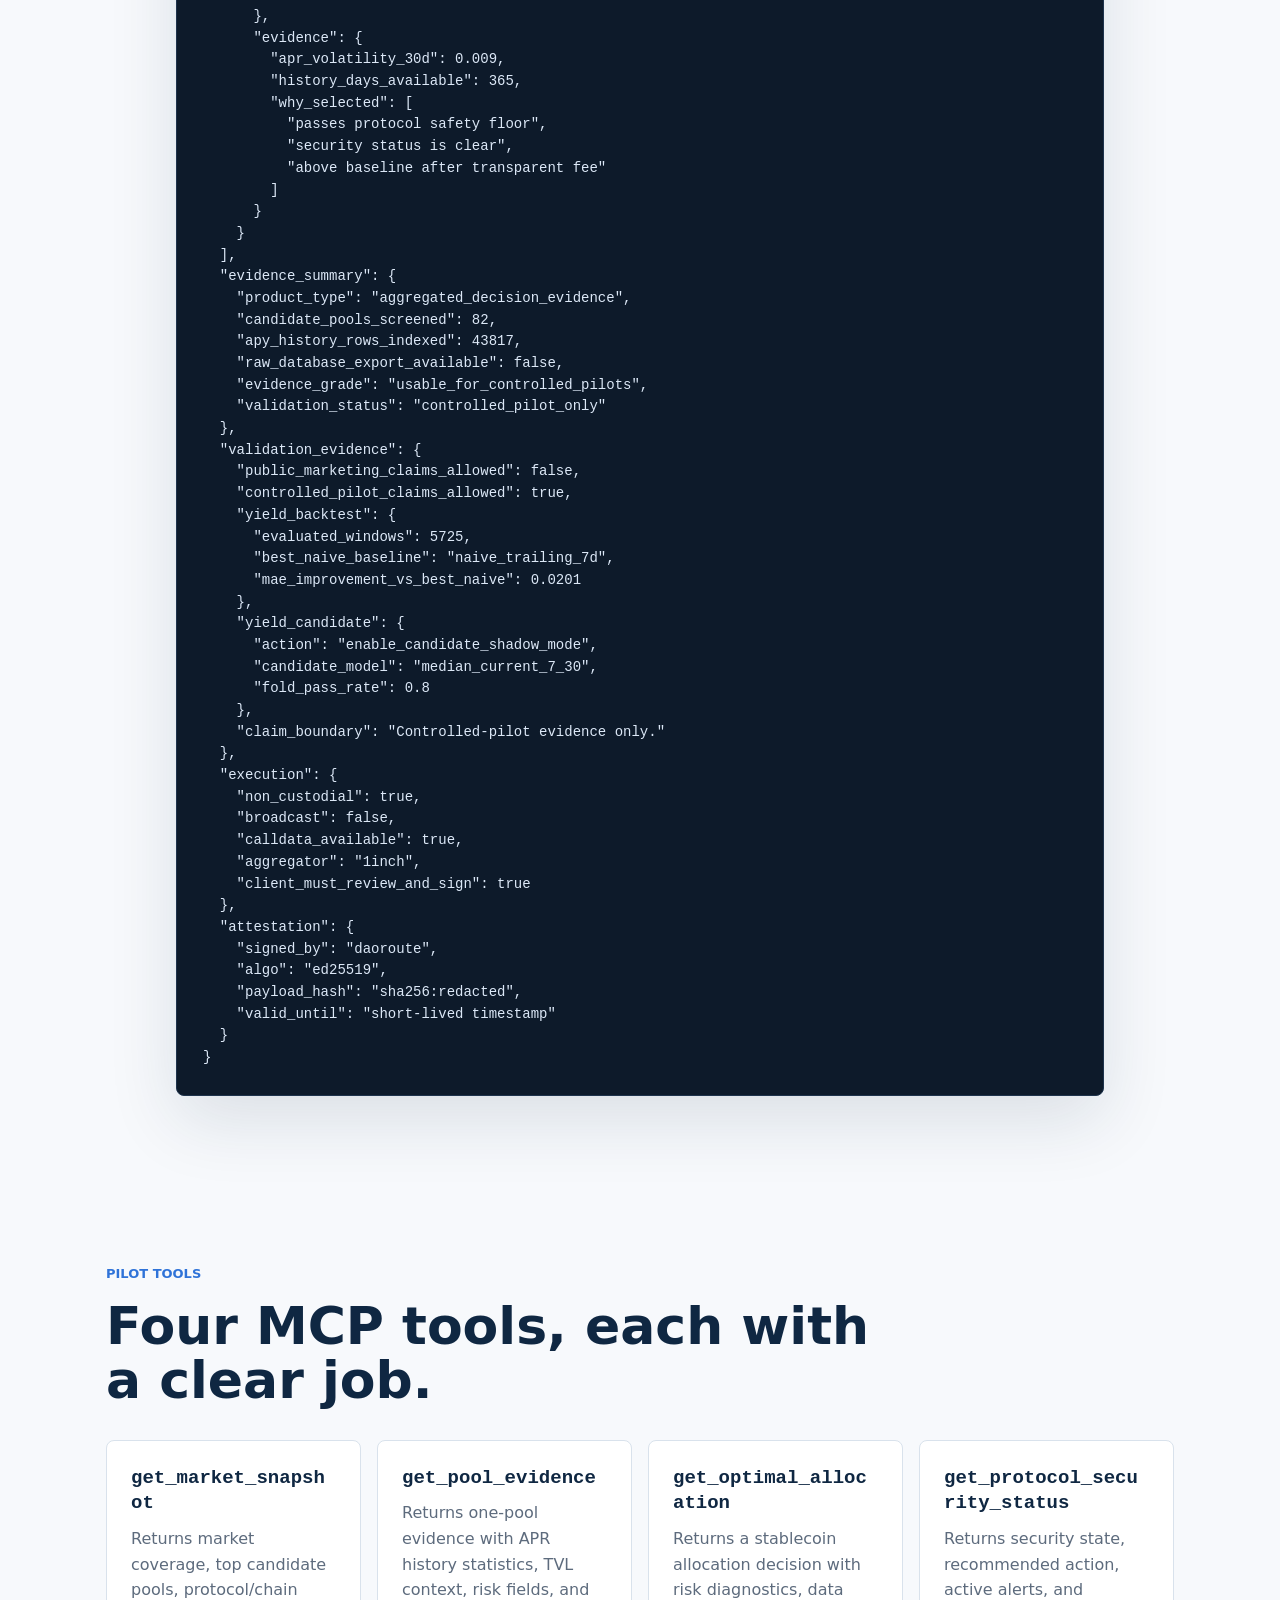
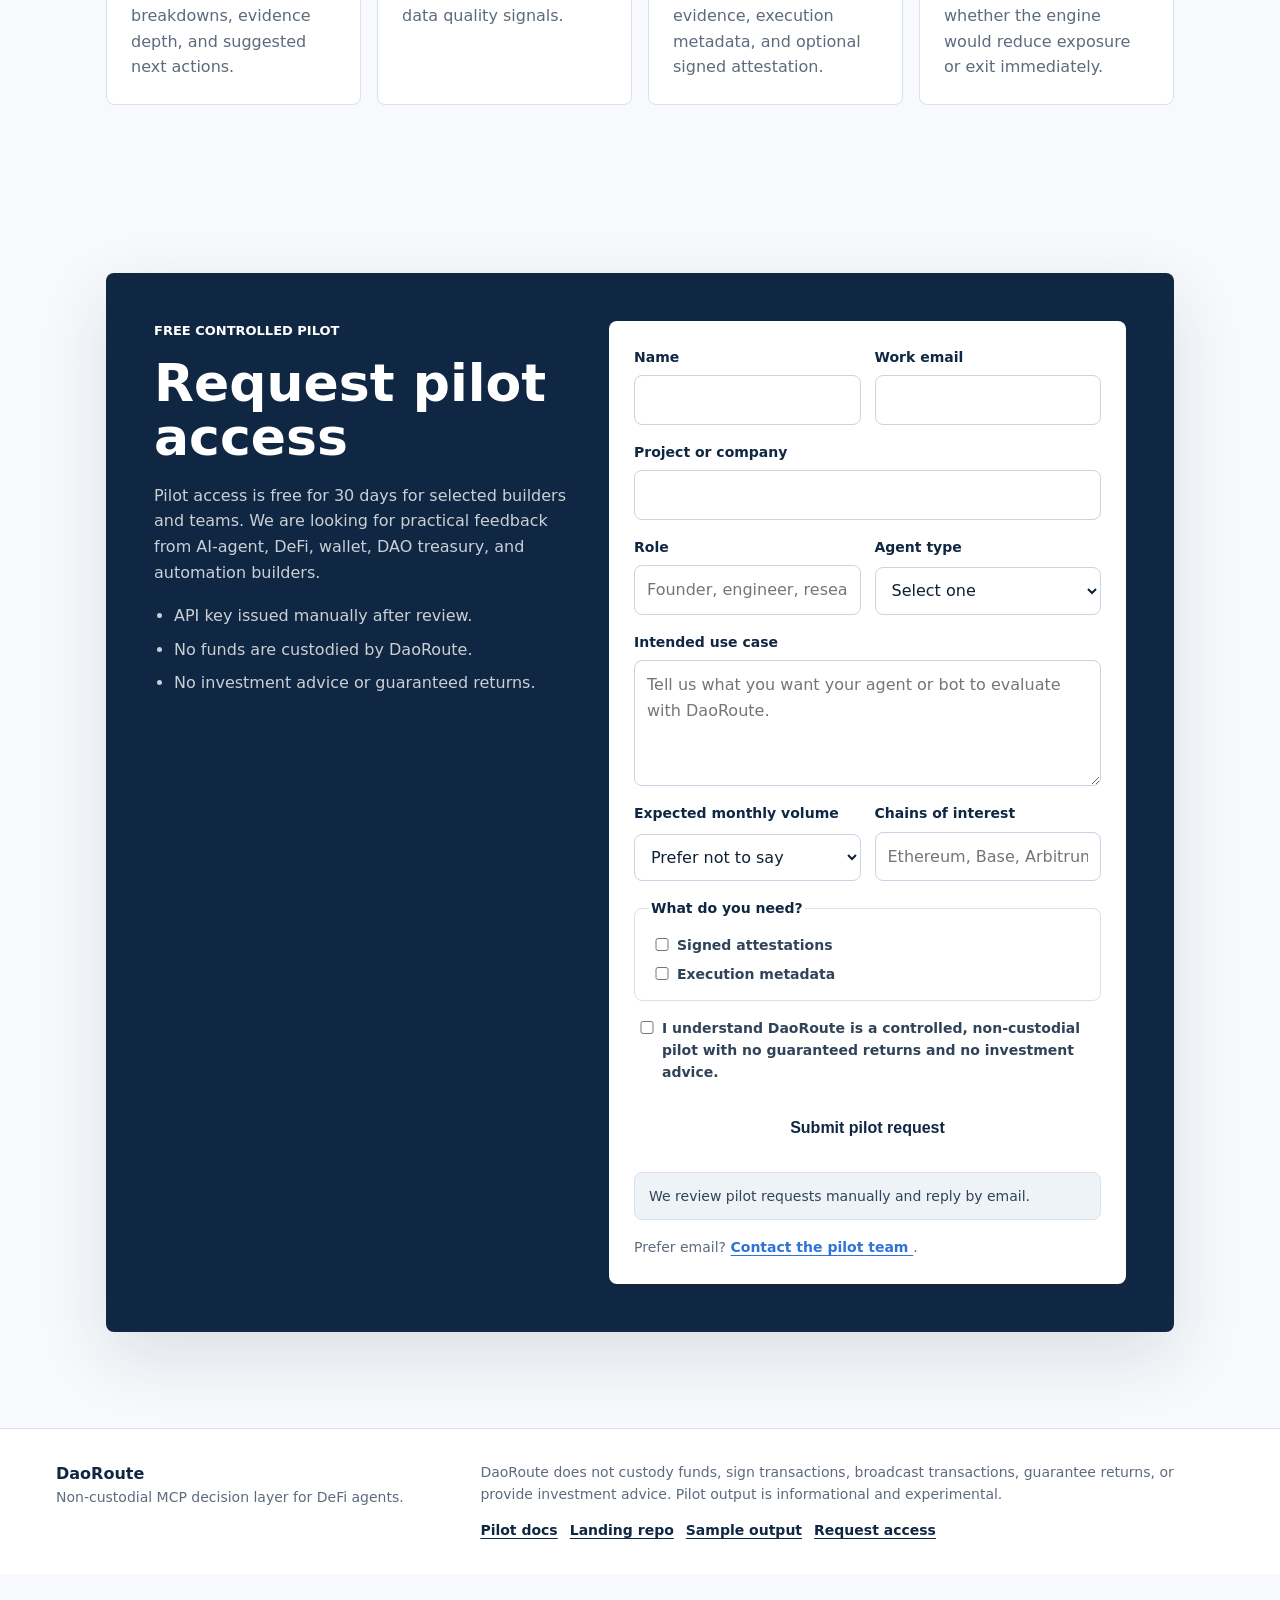
==== commit 3798e75e: "fix: improve integration cards layout" ====
--- a/index.html
+++ b/index.html
@@ -136,6 +136,7 @@
 
         <div class="stack-grid" aria-label="Supported pilot integration guides">
           <article class="stack-card">
+            <span class="stack-badge">MCP config</span>
             <h3>Claude Desktop / Cursor</h3>
             <p>
               Add DaoRoute to an MCP client config with Streamable HTTP and
@@ -143,6 +144,7 @@
             </p>
           </article>
           <article class="stack-card">
+            <span class="stack-badge">Agent graph</span>
             <h3>LangChain / LangGraph</h3>
             <p>
               Register DaoRoute tools through MCP adapters and use market
@@ -150,13 +152,15 @@
             </p>
           </article>
           <article class="stack-card">
+            <span class="stack-badge">Agents SDK</span>
             <h3>OpenAI Agents SDK</h3>
             <p>
-              Attach DaoRoute as an `MCPServerStreamableHttp` server for
-              agent-side tool calls.
+              Attach DaoRoute as a Streamable HTTP MCP server for agent-side
+              tool calls in the Agents SDK.
             </p>
           </article>
           <article class="stack-card">
+            <span class="stack-badge">Plugin/action</span>
             <h3>ElizaOS</h3>
             <p>
               Wrap DaoRoute calls inside a plugin/action while keeping wallet
@@ -164,6 +168,7 @@
             </p>
           </article>
           <article class="stack-card">
+            <span class="stack-badge">Any MCP client</span>
             <h3>Generic remote MCP</h3>
             <p>
               Use the same endpoint and API-key pattern from any compatible MCP
@@ -173,10 +178,10 @@
         </div>
 
         <div class="integration-flow">
-          <span>Add MCP endpoint</span>
-          <span>Send pilot API key</span>
-          <span>Call <code>get_market_snapshot</code></span>
-          <span>Review evidence and safety state</span>
+          <span><strong>01</strong>Add MCP endpoint</span>
+          <span><strong>02</strong>Send pilot API key</span>
+          <span><strong>03</strong>Call <code>get_market_snapshot</code></span>
+          <span><strong>04</strong>Review evidence and safety state</span>
         </div>
 
         <a
--- a/styles.css
+++ b/styles.css
@@ -332,20 +332,61 @@
 
 .stack-grid {
   display: grid;
-  grid-template-columns: repeat(5, minmax(0, 1fr));
+  grid-template-columns: repeat(auto-fit, minmax(190px, 1fr));
   gap: 16px;
 }
 
 .stack-card {
+  position: relative;
+  display: grid;
+  gap: 12px;
+  align-content: start;
   min-width: 0;
-  min-height: 214px;
+  min-height: 228px;
   padding: 22px;
   background: var(--surface);
   border: 1px solid var(--line);
   border-radius: var(--radius);
+  box-shadow: 0 12px 34px rgba(15, 39, 66, 0.06);
+  transition:
+    border-color 160ms ease,
+    box-shadow 160ms ease,
+    transform 160ms ease;
+}
+
+.stack-card::before {
+  position: absolute;
+  inset: 0 0 auto;
+  height: 3px;
+  content: "";
+  background: linear-gradient(90deg, var(--accent), #68a1f2);
+  border-radius: var(--radius) var(--radius) 0 0;
+}
+
+.stack-card:hover {
+  border-color: #b8c8da;
+  box-shadow: 0 18px 44px rgba(15, 39, 66, 0.12);
+  transform: translateY(-2px);
+}
+
+.stack-badge {
+  display: inline-flex;
+  width: fit-content;
+  max-width: 100%;
+  padding: 5px 8px;
+  color: var(--accent);
+  background: var(--accent-soft);
+  border: 1px solid #c9ddff;
+  border-radius: 999px;
+  font-size: 11px;
+  font-weight: 800;
+  line-height: 1;
+  text-transform: uppercase;
 }
 
 .stack-card h3 {
+  margin-bottom: 0;
+  font-size: 18px;
   overflow-wrap: anywhere;
   word-break: normal;
 }
@@ -354,11 +395,12 @@
   margin-bottom: 0;
   color: var(--muted);
   font-size: 15px;
+  overflow-wrap: anywhere;
 }
 
 .integration-flow {
   display: grid;
-  grid-template-columns: repeat(4, minmax(0, 1fr));
+  grid-template-columns: repeat(4, minmax(160px, 1fr));
   gap: 1px;
   overflow: hidden;
   margin-top: 18px;
@@ -368,12 +410,28 @@
 }
 
 .integration-flow span {
+  display: flex;
+  gap: 10px;
+  align-items: center;
   min-width: 0;
   padding: 16px 18px;
   color: var(--primary);
   background: var(--accent-soft);
   font-size: 14px;
   font-weight: 760;
+}
+
+.integration-flow strong {
+  display: inline-grid;
+  flex: 0 0 30px;
+  width: 30px;
+  height: 30px;
+  place-items: center;
+  color: #ffffff;
+  background: var(--primary);
+  border-radius: 999px;
+  font-size: 11px;
+  font-weight: 850;
 }
 
 .integration-flow code {
@@ -862,6 +920,14 @@
 
   .status-dot {
     animation: none;
+  }
+
+  .stack-card {
+    transition: none;
+  }
+
+  .stack-card:hover {
+    transform: none;
   }
 }
 
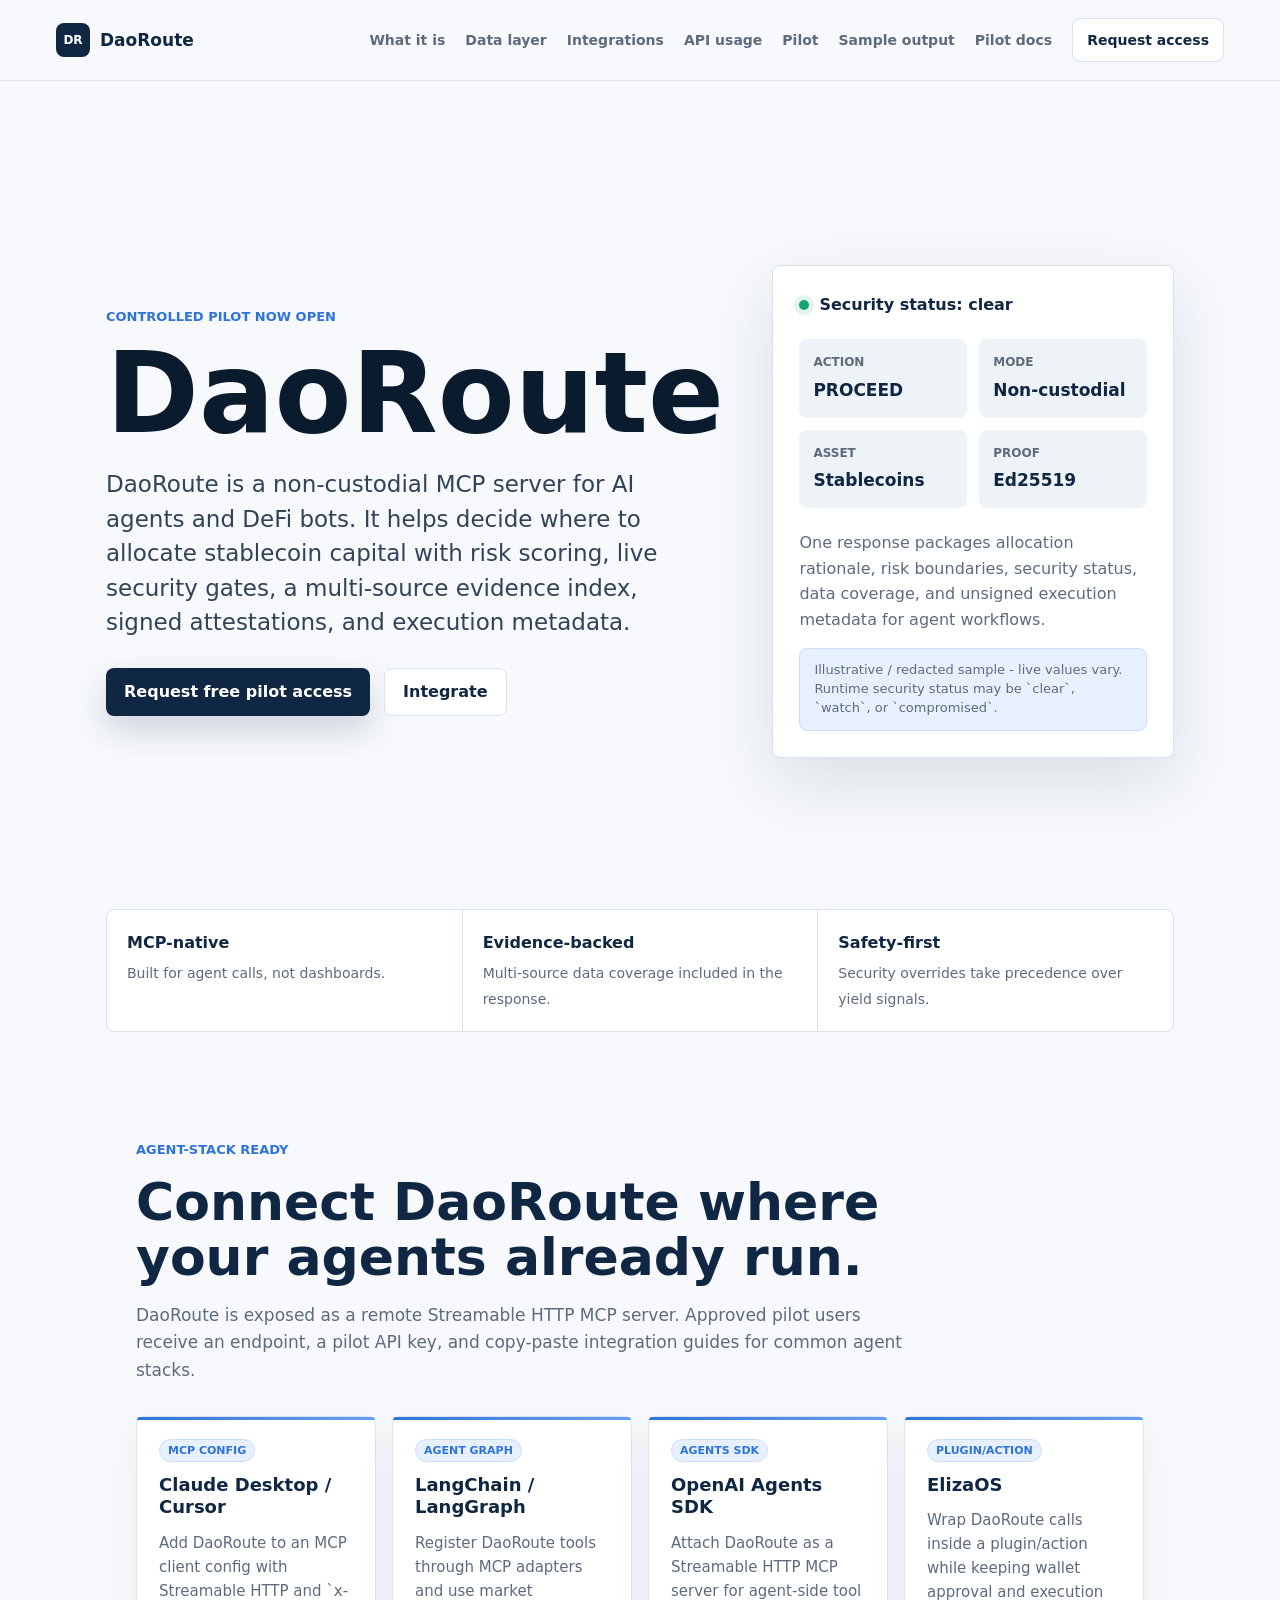
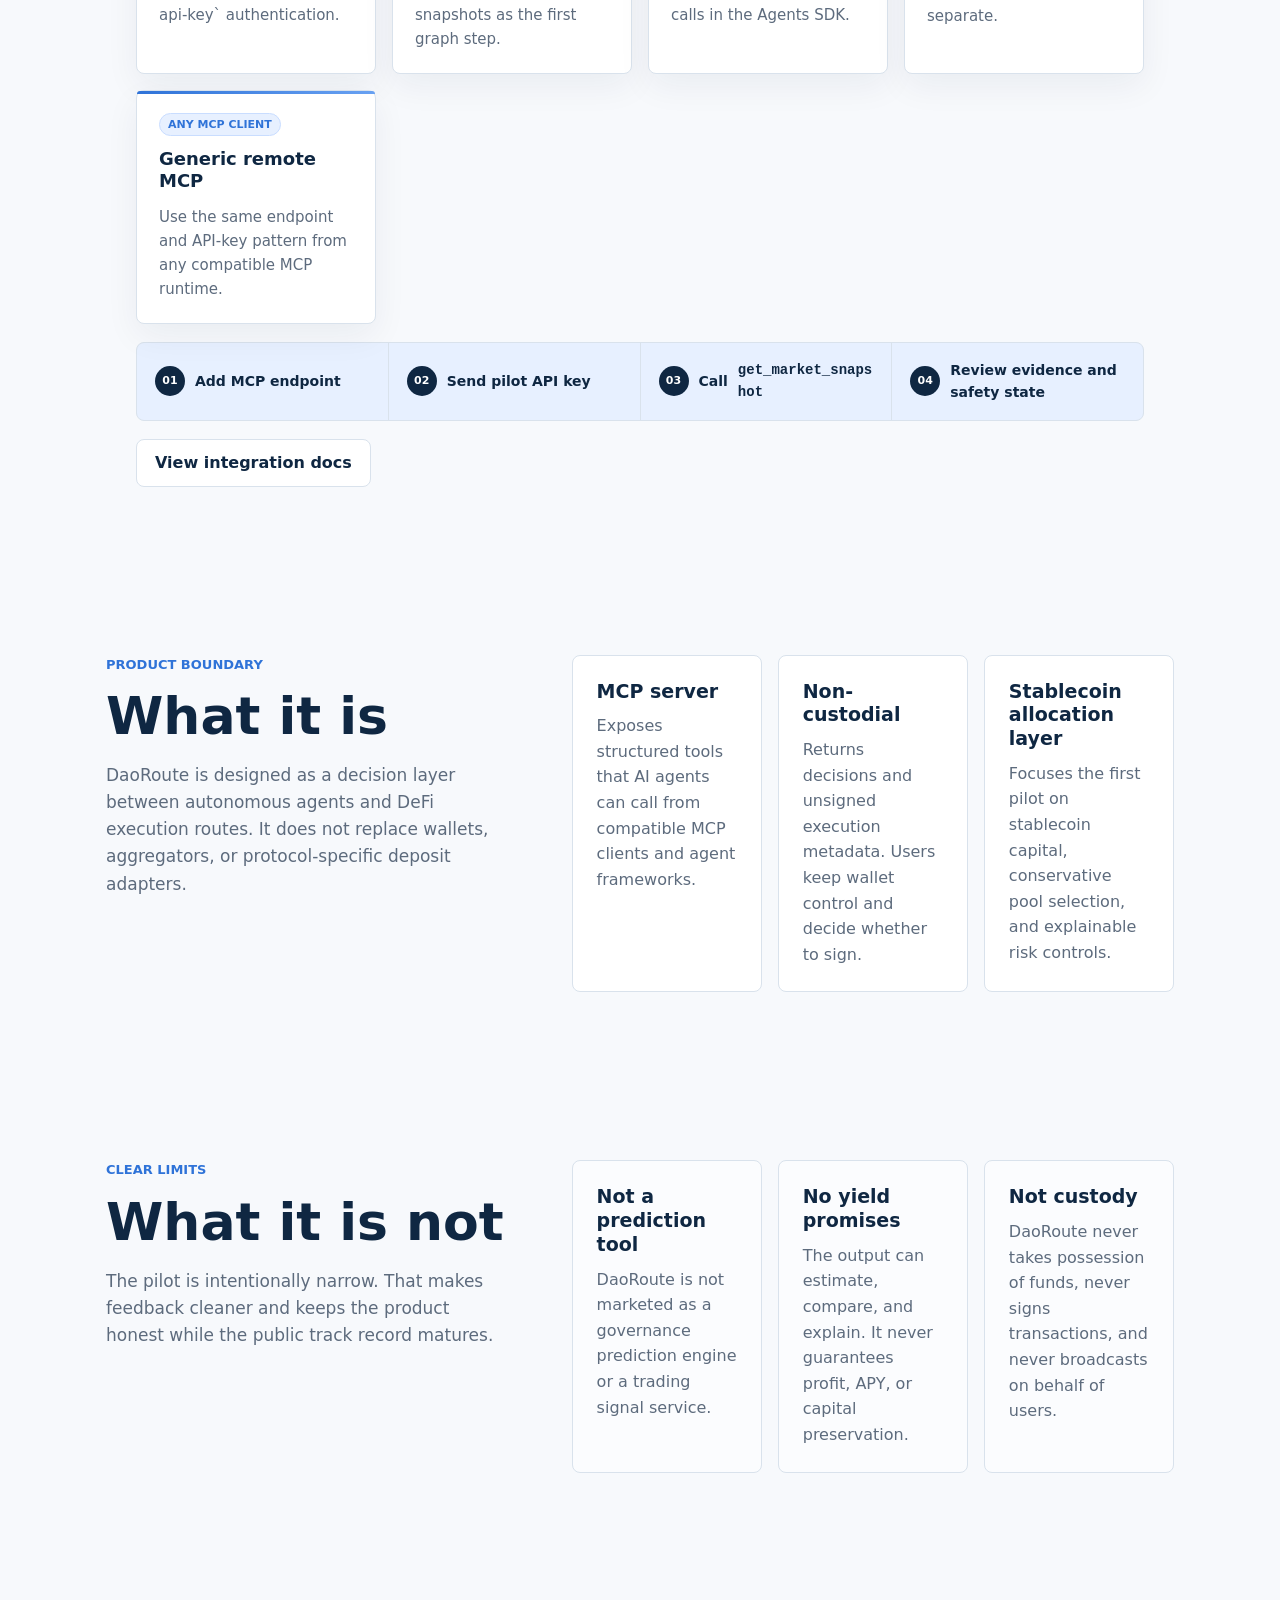
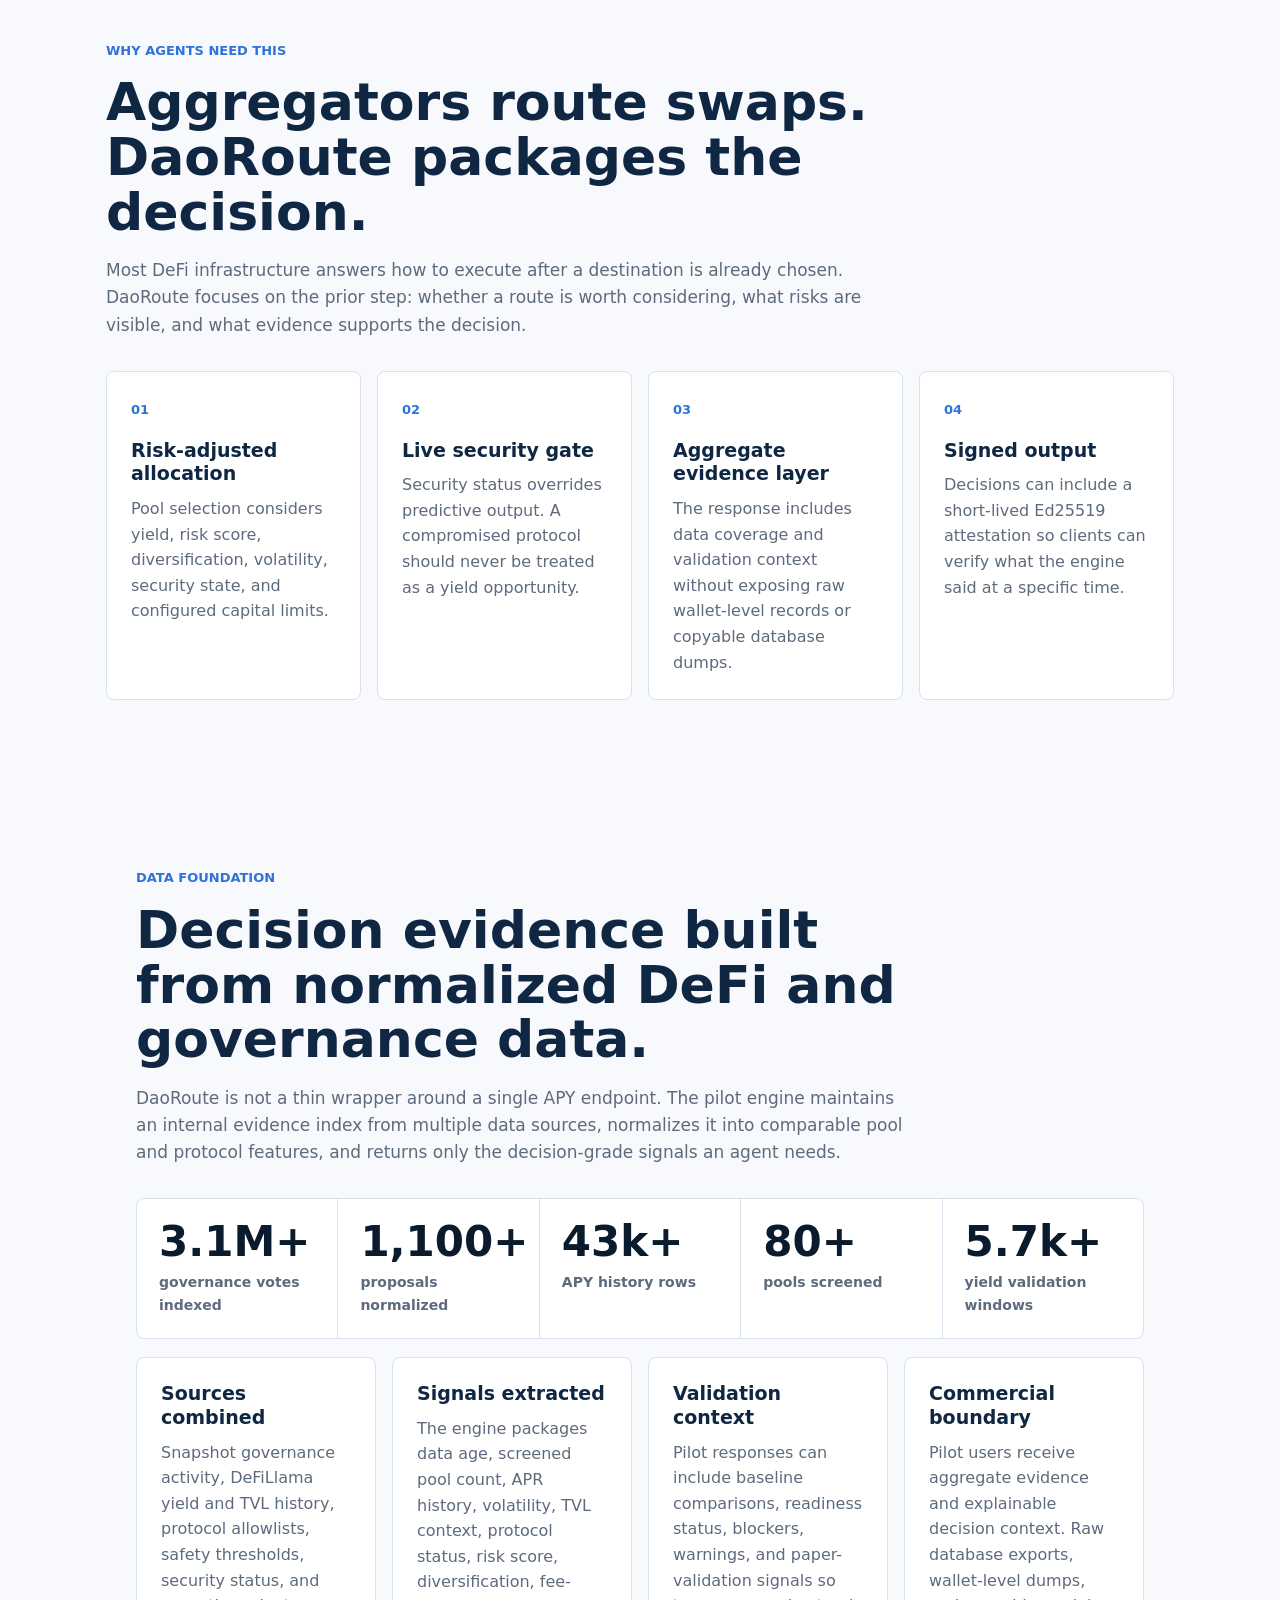
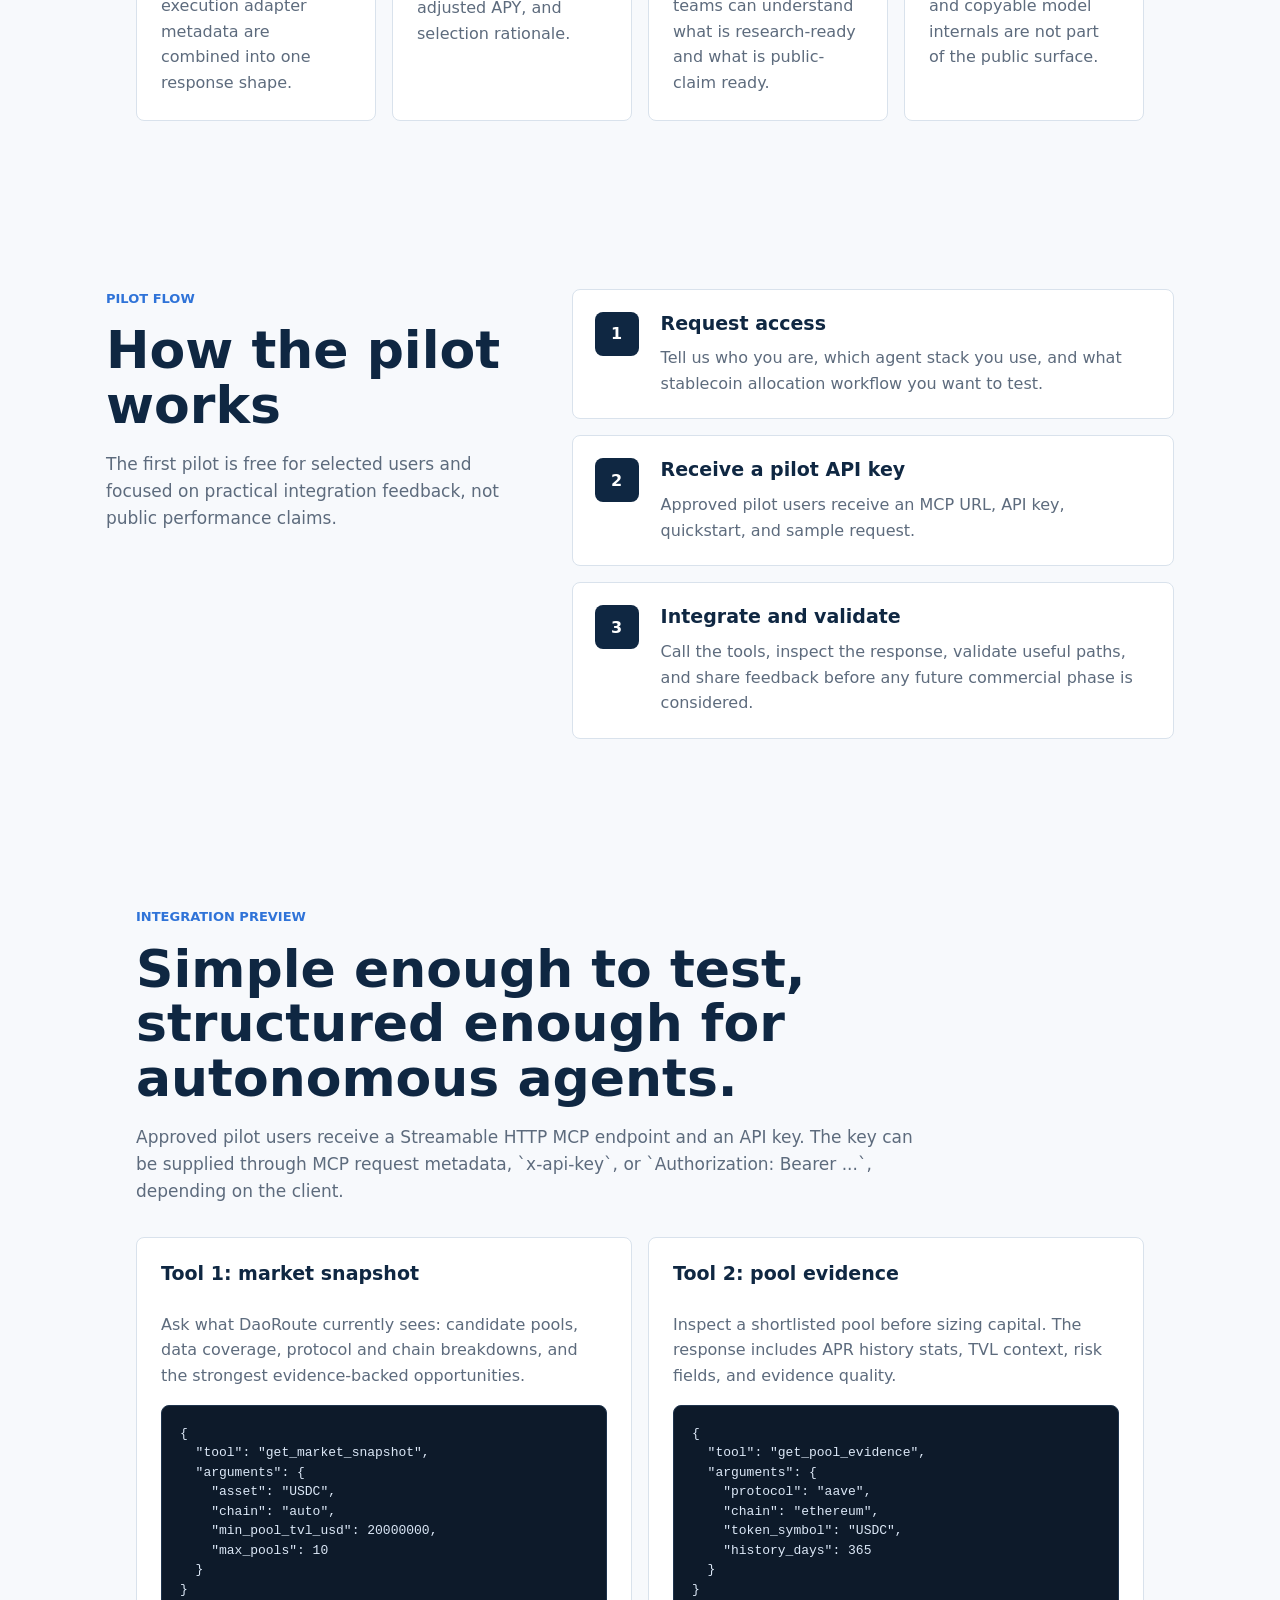
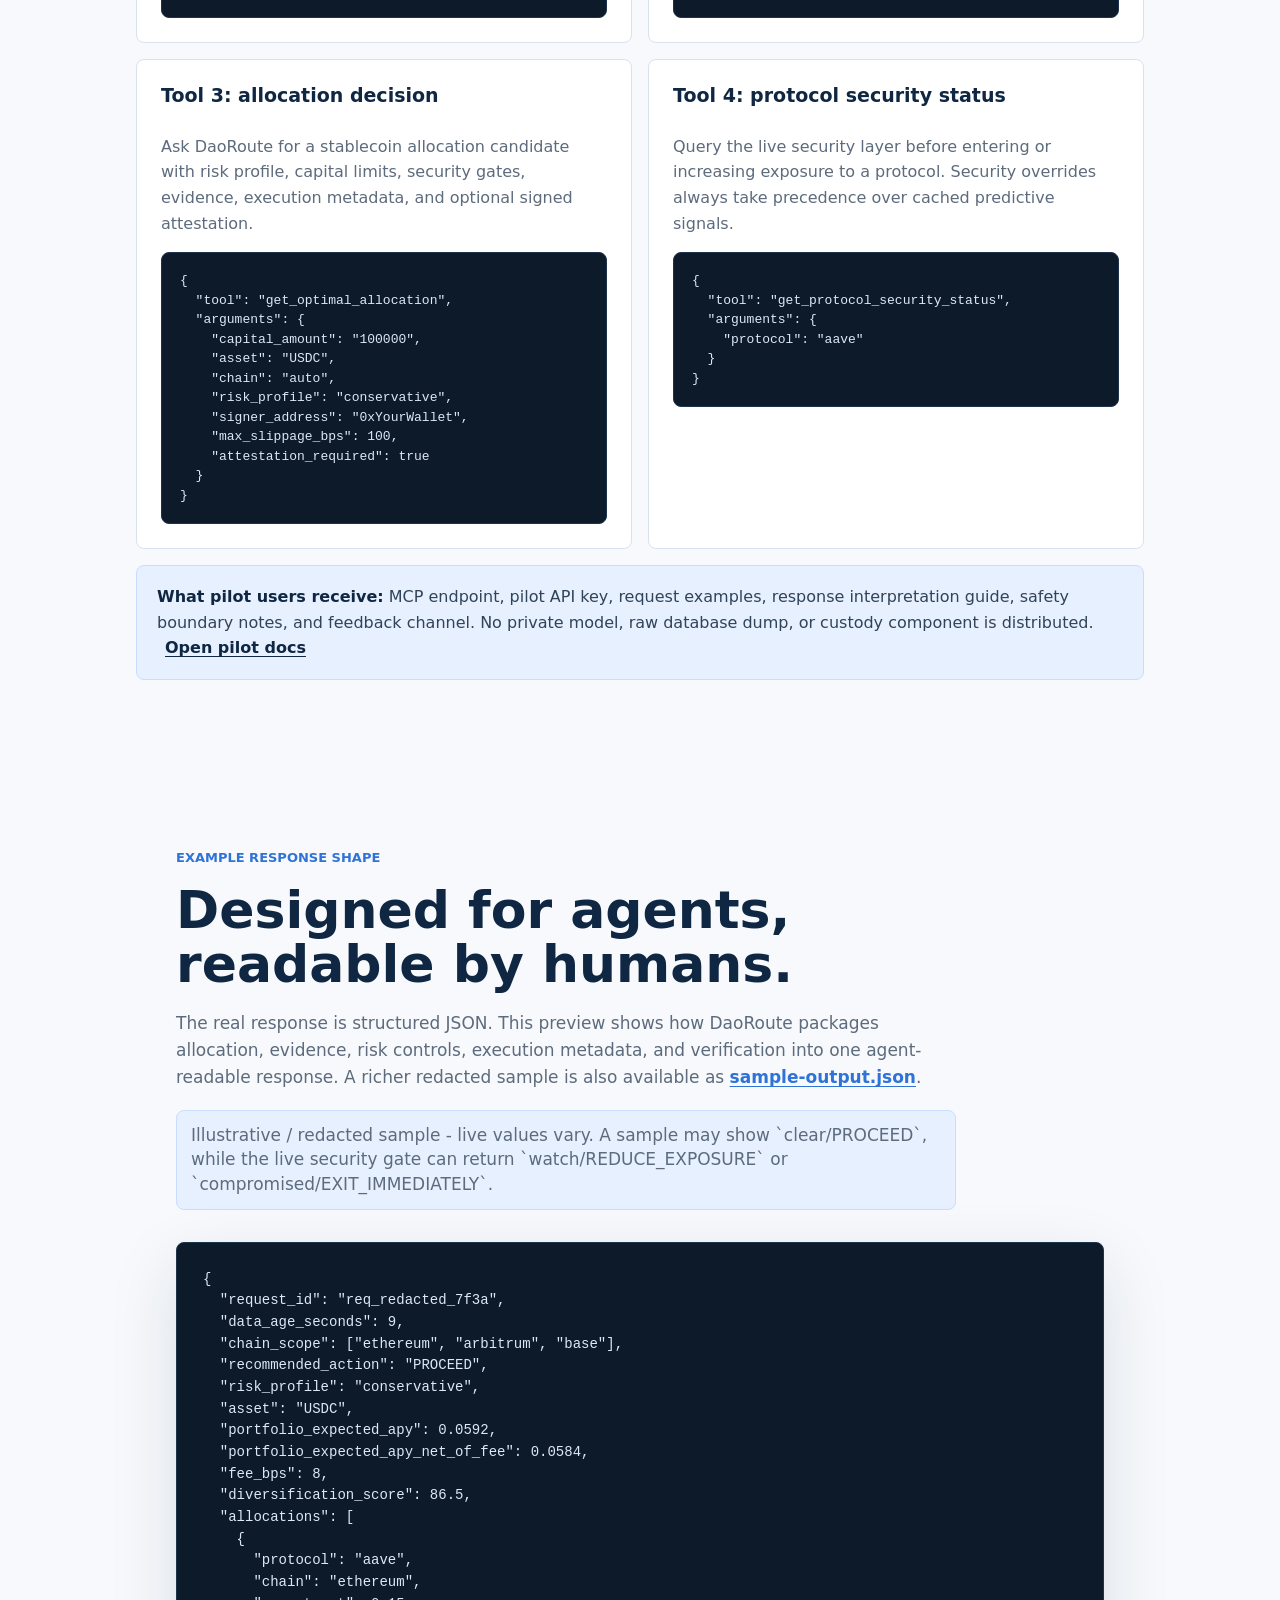
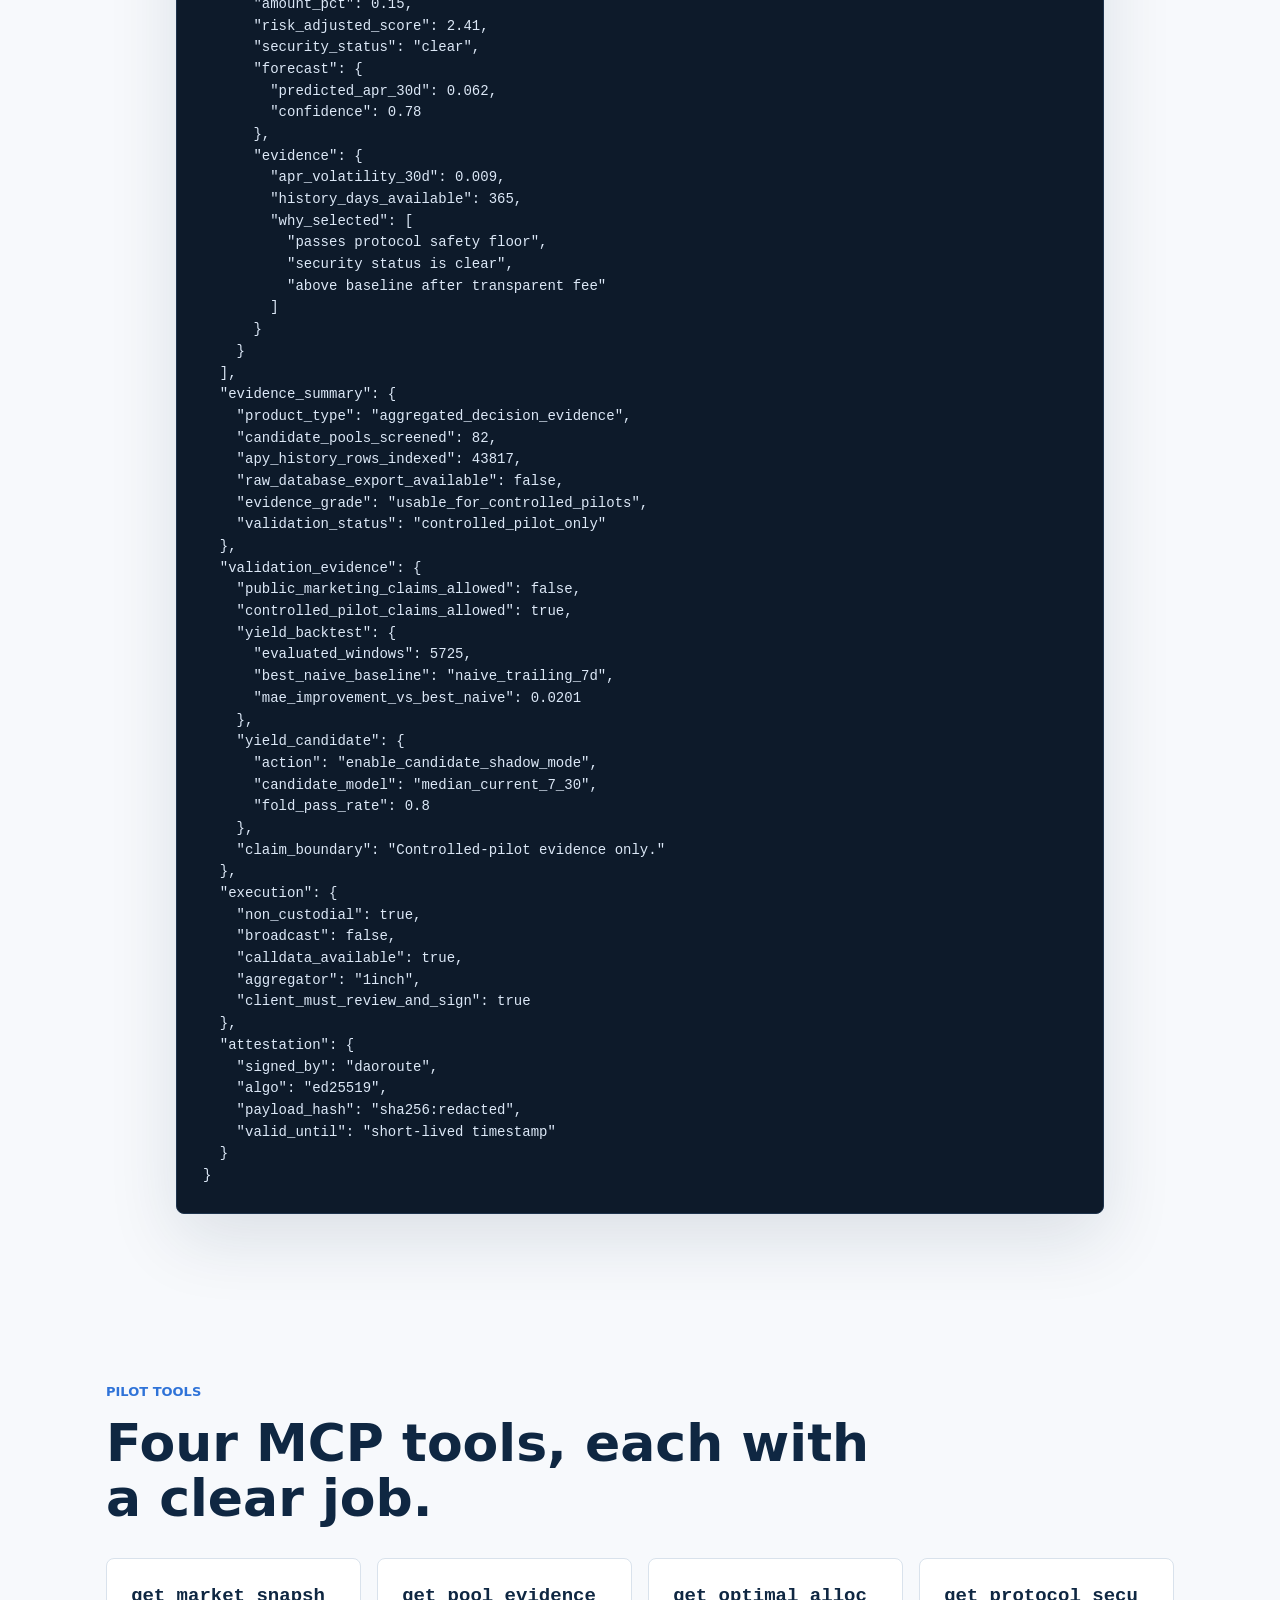
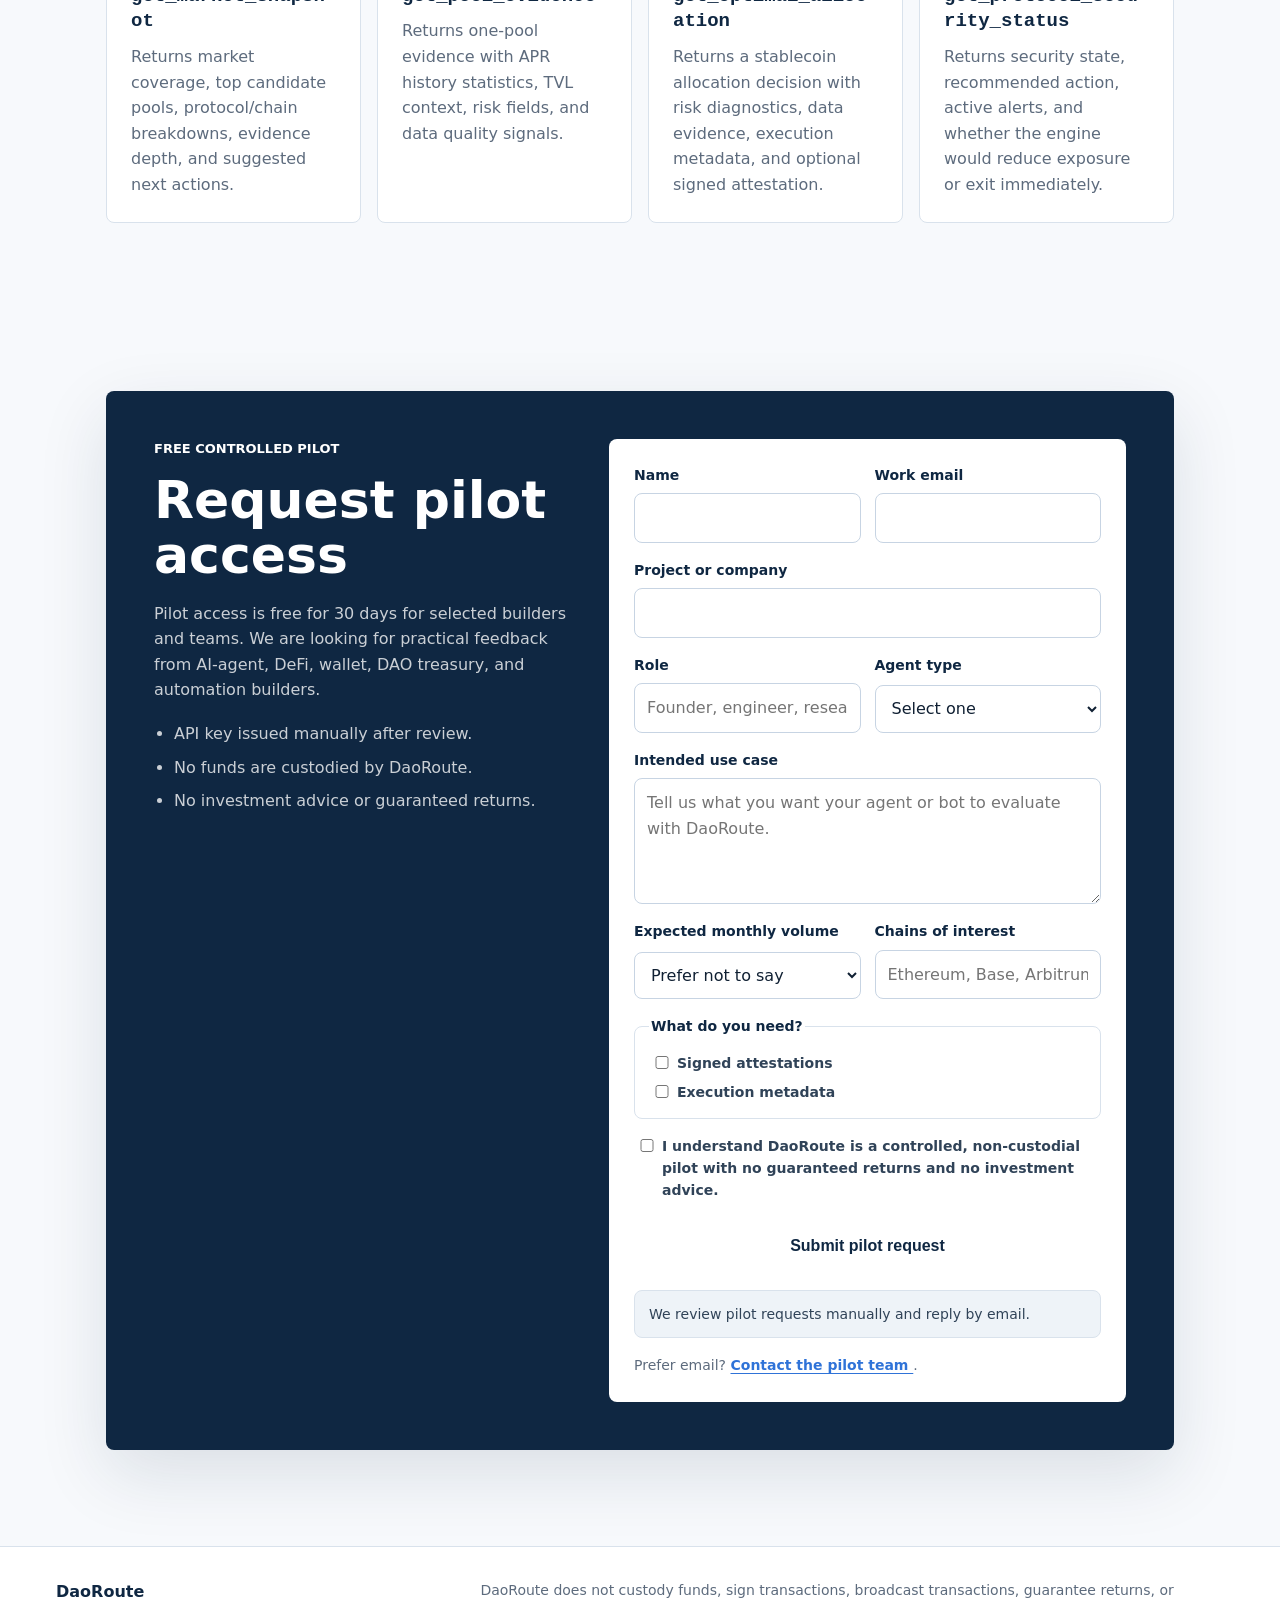
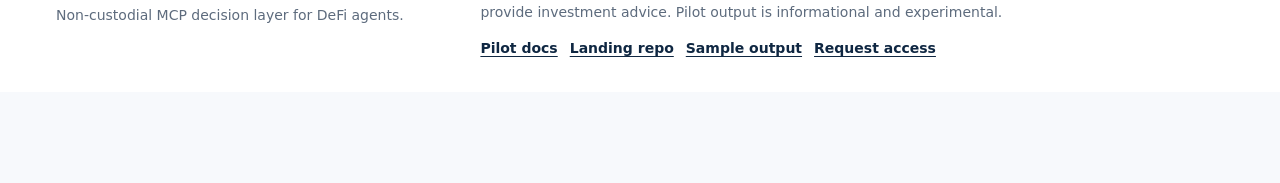
==== commit 0f03bfa9: "docs: add pilot content kit and SEO metadata" ====
--- a/index.html
+++ b/index.html
@@ -3,16 +3,24 @@
   <head>
     <meta charset="utf-8" />
     <meta name="viewport" content="width=device-width, initial-scale=1" />
-    <title>DaoRoute | Non-custodial MCP decision layer for DeFi agents</title>
+    <title>DaoRoute | MCP server for DeFi agents and stablecoin allocation</title>
     <meta
       name="description"
-      content="DaoRoute is a non-custodial MCP server for AI agents and DeFi bots. Controlled pilot for stablecoin allocation decisions backed by a multi-source data index, risk scoring, security gates, signed attestations, and execution metadata."
+      content="DaoRoute is a non-custodial MCP server for DeFi agents evaluating stablecoin allocation routes with security gates, risk scoring, signed allocation memos, evidence snapshots, and execution metadata."
+    />
+    <meta
+      name="keywords"
+      content="MCP server for DeFi agents, non-custodial stablecoin allocation, DeFi agent security gate, signed allocation memo, AI agent DeFi, stablecoin routing"
     />
     <meta name="robots" content="index,follow" />
-    <meta property="og:title" content="DaoRoute" />
+    <meta property="og:site_name" content="DaoRoute" />
+    <meta
+      property="og:title"
+      content="DaoRoute | MCP server for DeFi agents"
+    />
     <meta
       property="og:description"
-      content="A non-custodial MCP decision layer with multi-source data evidence for AI agents allocating stablecoin capital in DeFi."
+      content="Non-custodial stablecoin allocation evidence for AI agents: security gates, risk context, signed allocation memos, and execution metadata."
     />
     <meta property="og:type" content="website" />
     <meta
@@ -28,12 +36,35 @@
     <meta property="og:image:height" content="630" />
     <meta name="twitter:card" content="summary_large_image" />
     <meta
+      name="twitter:title"
+      content="DaoRoute | MCP server for DeFi agents"
+    />
+    <meta
+      name="twitter:description"
+      content="Free controlled pilot for a non-custodial MCP decision layer with DeFi agent security gates and signed allocation memos."
+    />
+    <meta
       name="twitter:image"
       content="https://www.daoroute.com/og-image.svg"
     />
     <meta name="theme-color" content="#0f2742" />
     <link rel="canonical" href="https://www.daoroute.com/" />
-    <link rel="stylesheet" href="styles.css" />
+    <script type="application/ld+json">
+      {
+        "@context": "https://schema.org",
+        "@type": "SoftwareApplication",
+        "name": "DaoRoute",
+        "applicationCategory": "DeveloperApplication",
+        "operatingSystem": "Hosted MCP server",
+        "url": "https://www.daoroute.com/",
+        "description": "Non-custodial MCP server for DeFi agents evaluating stablecoin allocation routes with security gates, risk scoring, signed allocation memos, evidence snapshots, and execution metadata.",
+        "audience": {
+          "@type": "Audience",
+          "audienceType": "AI agent builders and DeFi automation teams"
+        }
+      }
+    </script>
+    <link rel="stylesheet" href="styles.css?v=20260619-4" />
     <script src="pilot-form.js" defer></script>
   </head>
   <body>
@@ -69,8 +100,11 @@
             <a class="button button-primary" href="#request-access">
               Request free pilot access
             </a>
-            <a class="button button-secondary" href="#sample-output">
-              See sample output
+            <a
+              class="button button-secondary"
+              href="https://github.com/DAltieri86/DAORoute-mcp/tree/main/integrations"
+            >
+              Integrate
             </a>
           </div>
         </div>
@@ -102,6 +136,10 @@
             One response packages allocation rationale, risk boundaries,
             security status, data coverage, and unsigned execution metadata for
             agent workflows.
+          </p>
+          <p class="sample-note">
+            Illustrative / redacted sample - live values vary. Runtime security
+            status may be `clear`, `watch`, or `compromised`.
           </p>
         </aside>
       </section>
@@ -178,10 +216,10 @@
         </div>
 
         <div class="integration-flow">
-          <span><strong>01</strong>Add MCP endpoint</span>
-          <span><strong>02</strong>Send pilot API key</span>
-          <span><strong>03</strong>Call <code>get_market_snapshot</code></span>
-          <span><strong>04</strong>Review evidence and safety state</span>
+          <span><strong>01</strong> Add MCP endpoint</span>
+          <span><strong>02</strong> Send pilot API key</span>
+          <span><strong>03</strong> Call <code>get_market_snapshot</code></span>
+          <span><strong>04</strong> Review evidence and safety state</span>
         </div>
 
         <a
@@ -533,6 +571,11 @@
             metadata, and verification into one agent-readable response. A
             richer redacted sample is also available as
             <a class="inline-link" href="sample-output.json">sample-output.json</a>.
+          </p>
+          <p class="sample-note sample-note-wide">
+            Illustrative / redacted sample - live values vary. A sample may show
+            `clear/PROCEED`, while the live security gate can return
+            `watch/REDUCE_EXPOSURE` or `compromised/EXIT_IMMEDIATELY`.
           </p>
         </div>
         <pre class="code-block" aria-label="Sample DaoRoute MCP output"><code>{
--- a/styles.css
+++ b/styles.css
@@ -215,6 +215,21 @@
   font-size: 14px;
 }
 
+.sample-note {
+  padding: 12px 14px;
+  color: #304358;
+  background: var(--accent-soft);
+  border: 1px solid #c9ddff;
+  border-radius: var(--radius);
+  font-size: 13px;
+  line-height: 1.45;
+}
+
+.sample-note-wide {
+  margin-top: 18px;
+  margin-bottom: 0;
+}
+
 .decision-card {
   padding: 26px;
   background: var(--surface);
@@ -226,6 +241,10 @@
 .decision-card p {
   margin-bottom: 0;
   color: var(--muted);
+}
+
+.decision-card .sample-note {
+  margin-top: 16px;
 }
 
 .status-row {
@@ -332,7 +351,7 @@
 
 .stack-grid {
   display: grid;
-  grid-template-columns: repeat(auto-fit, minmax(190px, 1fr));
+  grid-template-columns: repeat(auto-fit, minmax(230px, 1fr));
   gap: 16px;
 }
 
@@ -342,7 +361,7 @@
   gap: 12px;
   align-content: start;
   min-width: 0;
-  min-height: 228px;
+  min-height: 216px;
   padding: 22px;
   background: var(--surface);
   border: 1px solid var(--line);
@@ -400,7 +419,7 @@
 
 .integration-flow {
   display: grid;
-  grid-template-columns: repeat(4, minmax(160px, 1fr));
+  grid-template-columns: repeat(auto-fit, minmax(220px, 1fr));
   gap: 1px;
   overflow: hidden;
   margin-top: 18px;
